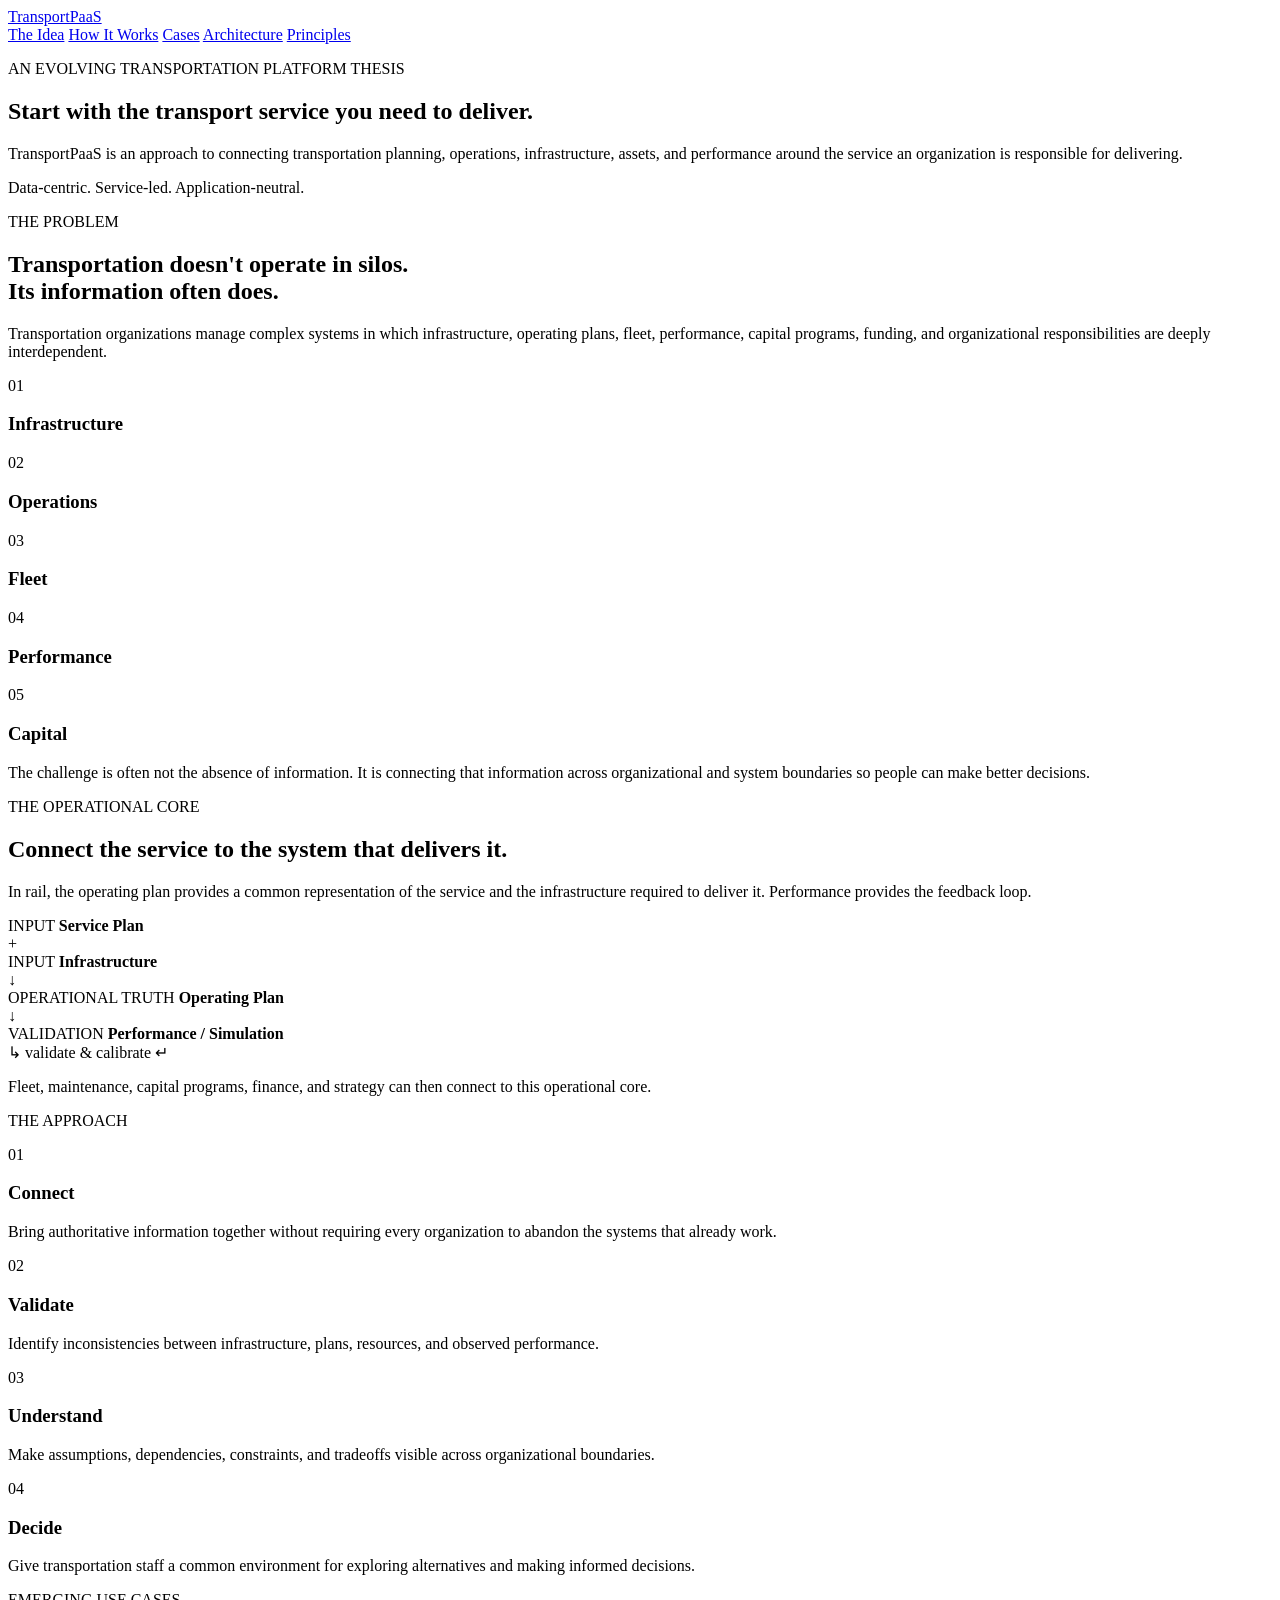
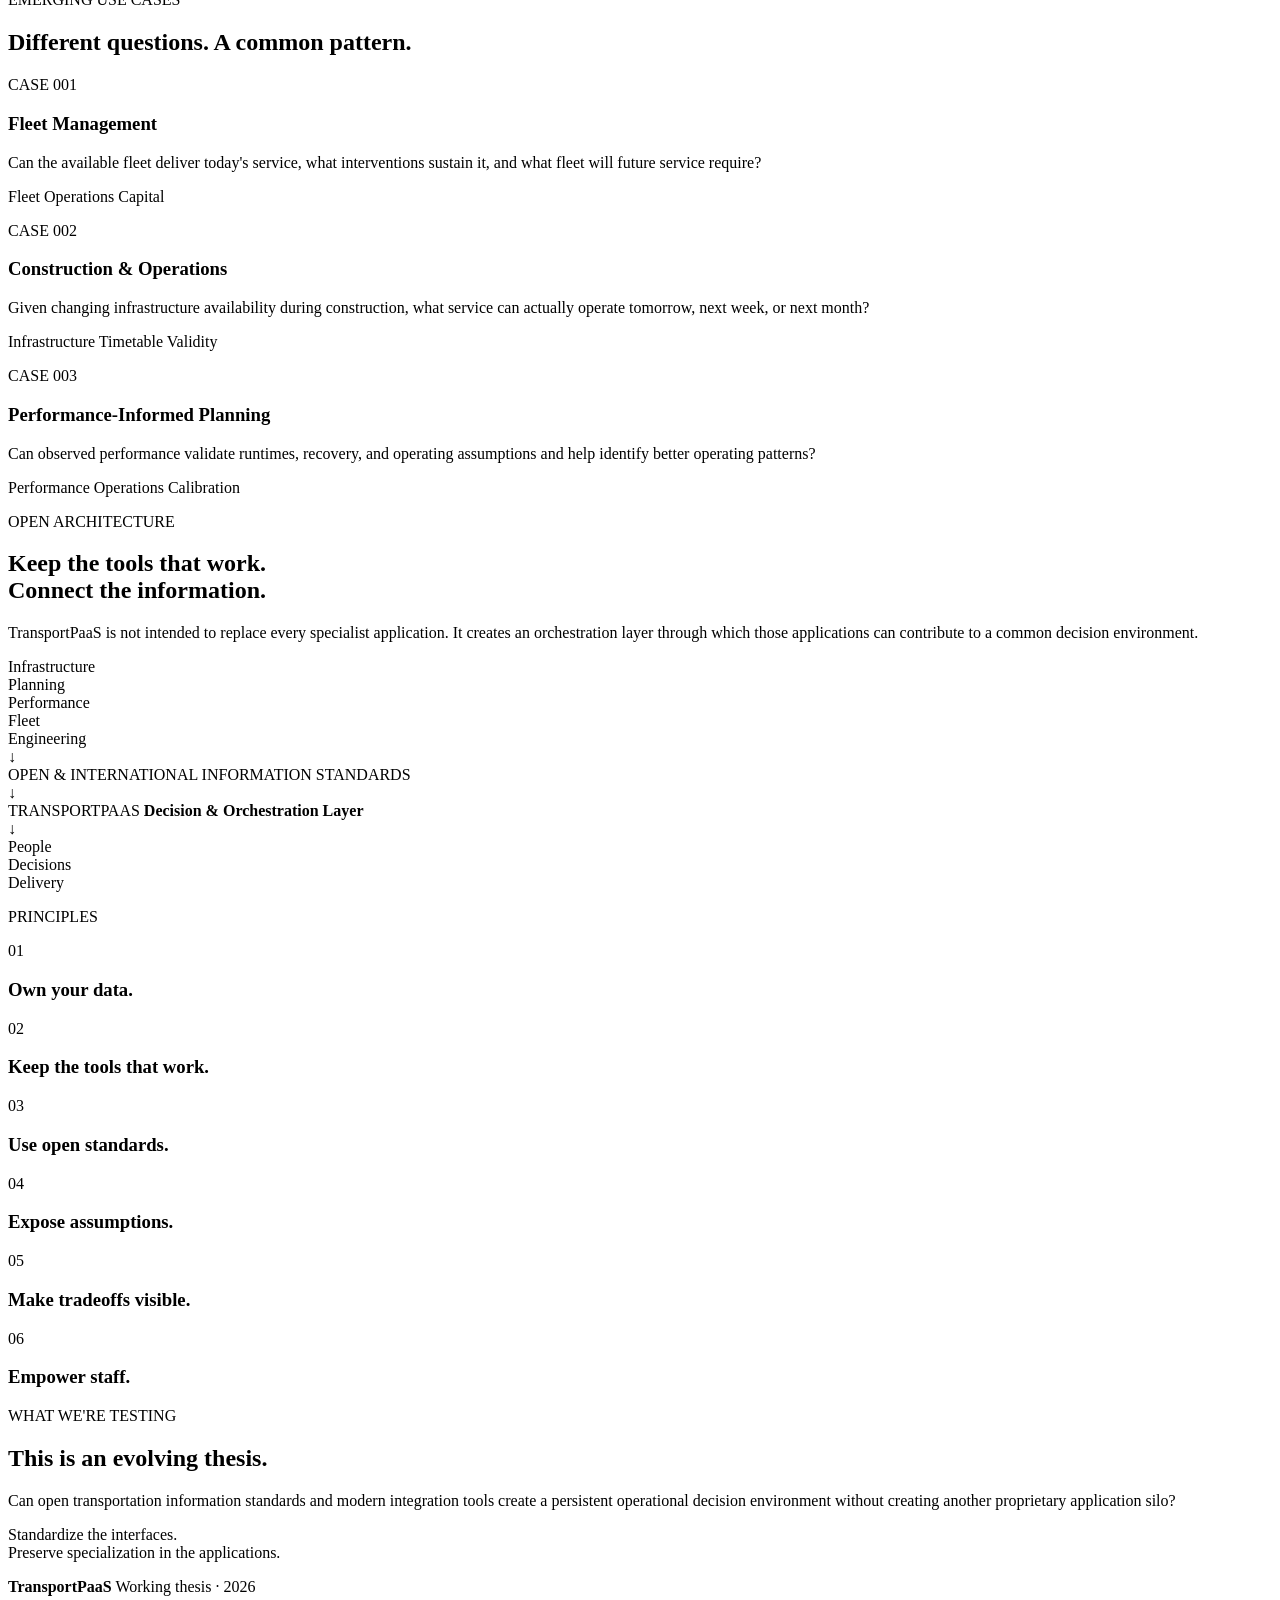
==== index.html @ 16e9f256 "Create TransportPaaS site structure" ====
<!DOCTYPE html>
<html lang="en">
<head>
  <meta charset="UTF-8">
  <meta name="viewport" content="width=device-width, initial-scale=1.0">

  <title>TransportPaaS</title>

  <meta
    name="description"
    content="An evolving approach to data-centric transportation planning, operations, and decision-making."
  >

  <link rel="stylesheet" href="style.css">
</head>

<body>

  <header class="site-header">
    <div class="container nav">
      <a class="brand" href="#">TransportPaaS</a>

      <nav>
        <a href="#idea">The Idea</a>
        <a href="#core">How It Works</a>
        <a href="#cases">Cases</a>
        <a href="#architecture">Architecture</a>
        <a href="#principles">Principles</a>
      </nav>
    </div>
  </header>


  <main>

    <!-- HERO -->

    <section class="hero" id="idea">
      <div class="container hero-content">

        <p class="eyebrow">AN EVOLVING TRANSPORTATION PLATFORM THESIS</p>

        <h1>
          Start with the transport service
          <span>you need to deliver.</span>
        </h1>

        <p class="hero-text">
          TransportPaaS is an approach to connecting transportation
          planning, operations, infrastructure, assets, and performance
          around the service an organization is responsible for delivering.
        </p>

        <p class="hero-principle">
          Data-centric. Service-led. Application-neutral.
        </p>

      </div>
    </section>


    <!-- PROBLEM -->

    <section class="section problem">
      <div class="container">

        <p class="eyebrow">THE PROBLEM</p>

        <h2>
          Transportation doesn't operate in silos.<br>
          Its information often does.
        </h2>

        <p class="section-intro">
          Transportation organizations manage complex systems in which
          infrastructure, operating plans, fleet, performance, capital
          programs, funding, and organizational responsibilities are deeply
          interdependent.
        </p>

        <div class="domain-grid">

          <div class="domain-card">
            <span>01</span>
            <h3>Infrastructure</h3>
          </div>

          <div class="domain-card">
            <span>02</span>
            <h3>Operations</h3>
          </div>

          <div class="domain-card">
            <span>03</span>
            <h3>Fleet</h3>
          </div>

          <div class="domain-card">
            <span>04</span>
            <h3>Performance</h3>
          </div>

          <div class="domain-card">
            <span>05</span>
            <h3>Capital</h3>
          </div>

        </div>

        <p class="problem-close">
          The challenge is often not the absence of information.
          It is connecting that information across organizational
          and system boundaries so people can make better decisions.
        </p>

      </div>
    </section>


    <!-- OPERATIONAL CORE -->

    <section class="section core" id="core">
      <div class="container">

        <p class="eyebrow">THE OPERATIONAL CORE</p>

        <h2>
          Connect the service to the system that delivers it.
        </h2>

        <p class="section-intro">
          In rail, the operating plan provides a common representation
          of the service and the infrastructure required to deliver it.
          Performance provides the feedback loop.
        </p>

        <div class="core-model">

          <div class="core-input">
            <div class="model-box">
              <span>INPUT</span>
              <strong>Service Plan</strong>
            </div>

            <div class="plus">+</div>

            <div class="model-box">
              <span>INPUT</span>
              <strong>Infrastructure</strong>
            </div>
          </div>

          <div class="arrow-down">↓</div>

          <div class="model-box model-primary">
            <span>OPERATIONAL TRUTH</span>
            <strong>Operating Plan</strong>
          </div>

          <div class="arrow-down">↓</div>

          <div class="model-box">
            <span>VALIDATION</span>
            <strong>Performance / Simulation</strong>
          </div>

          <div class="feedback">
            ↳ validate &amp; calibrate ↵
          </div>

        </div>

        <p class="core-expansion">
          Fleet, maintenance, capital programs, finance, and strategy
          can then connect to this operational core.
        </p>

      </div>
    </section>


    <!-- HOW IT WORKS -->

    <section class="section workflow">
      <div class="container">

        <p class="eyebrow">THE APPROACH</p>

        <div class="workflow-grid">

          <div>
            <span>01</span>
            <h3>Connect</h3>
            <p>
              Bring authoritative information together without requiring
              every organization to abandon the systems that already work.
            </p>
          </div>

          <div>
            <span>02</span>
            <h3>Validate</h3>
            <p>
              Identify inconsistencies between infrastructure, plans,
              resources, and observed performance.
            </p>
          </div>

          <div>
            <span>03</span>
            <h3>Understand</h3>
            <p>
              Make assumptions, dependencies, constraints, and tradeoffs
              visible across organizational boundaries.
            </p>
          </div>

          <div>
            <span>04</span>
            <h3>Decide</h3>
            <p>
              Give transportation staff a common environment for exploring
              alternatives and making informed decisions.
            </p>
          </div>

        </div>

      </div>
    </section>


    <!-- CASES -->

    <section class="section cases" id="cases">
      <div class="container">

        <p class="eyebrow">EMERGING USE CASES</p>

        <h2>
          Different questions. A common pattern.
        </h2>

        <div class="case-grid">

          <article class="case-card">
            <p class="case-number">CASE 001</p>
            <h3>Fleet Management</h3>
            <p>
              Can the available fleet deliver today's service, what
              interventions sustain it, and what fleet will future
              service require?
            </p>
            <div class="case-tags">
              <span>Fleet</span>
              <span>Operations</span>
              <span>Capital</span>
            </div>
          </article>

          <article class="case-card">
            <p class="case-number">CASE 002</p>
            <h3>Construction &amp; Operations</h3>
            <p>
              Given changing infrastructure availability during
              construction, what service can actually operate tomorrow,
              next week, or next month?
            </p>
            <div class="case-tags">
              <span>Infrastructure</span>
              <span>Timetable</span>
              <span>Validity</span>
            </div>
          </article>

          <article class="case-card">
            <p class="case-number">CASE 003</p>
            <h3>Performance-Informed Planning</h3>
            <p>
              Can observed performance validate runtimes, recovery,
              and operating assumptions and help identify better
              operating patterns?
            </p>
            <div class="case-tags">
              <span>Performance</span>
              <span>Operations</span>
              <span>Calibration</span>
            </div>
          </article>

        </div>

      </div>
    </section>


    <!-- ARCHITECTURE -->

    <section class="section architecture" id="architecture">
      <div class="container">

        <p class="eyebrow">OPEN ARCHITECTURE</p>

        <h2>
          Keep the tools that work.<br>
          Connect the information.
        </h2>

        <p class="section-intro">
          TransportPaaS is not intended to replace every specialist
          application. It creates an orchestration layer through which
          those applications can contribute to a common decision environment.
        </p>

        <div class="architecture-model">

          <div class="architecture-row source-row">
            <div>Infrastructure</div>
            <div>Planning</div>
            <div>Performance</div>
            <div>Fleet</div>
            <div>Engineering</div>
          </div>

          <div class="architecture-arrow">↓</div>

          <div class="standards-layer">
            OPEN &amp; INTERNATIONAL INFORMATION STANDARDS
          </div>

          <div class="architecture-arrow">↓</div>

          <div class="platform-layer">
            <span>TRANSPORTPAAS</span>
            <strong>Decision &amp; Orchestration Layer</strong>
          </div>

          <div class="architecture-arrow">↓</div>

          <div class="outcome-row">
            <div>People</div>
            <div>Decisions</div>
            <div>Delivery</div>
          </div>

        </div>

      </div>
    </section>


    <!-- PRINCIPLES -->

    <section class="section principles" id="principles">
      <div class="container">

        <p class="eyebrow">PRINCIPLES</p>

        <div class="principle-list">

          <div>
            <span>01</span>
            <h3>Own your data.</h3>
          </div>

          <div>
            <span>02</span>
            <h3>Keep the tools that work.</h3>
          </div>

          <div>
            <span>03</span>
            <h3>Use open standards.</h3>
          </div>

          <div>
            <span>04</span>
            <h3>Expose assumptions.</h3>
          </div>

          <div>
            <span>05</span>
            <h3>Make tradeoffs visible.</h3>
          </div>

          <div>
            <span>06</span>
            <h3>Empower staff.</h3>
          </div>

        </div>

      </div>
    </section>


    <!-- THESIS -->

    <section class="section thesis">
      <div class="container thesis-content">

        <p class="eyebrow">WHAT WE'RE TESTING</p>

        <h2>This is an evolving thesis.</h2>

        <p>
          Can open transportation information standards and modern
          integration tools create a persistent operational decision
          environment without creating another proprietary application silo?
        </p>

        <p class="thesis-close">
          Standardize the interfaces.<br>
          Preserve specialization in the applications.
        </p>

      </div>
    </section>

  </main>


  <footer>
    <div class="container footer-content">
      <strong>TransportPaaS</strong>
      <span>Working thesis · 2026</span>
    </div>
  </footer>

  <script src="script.js"></script>

</body>
</html>
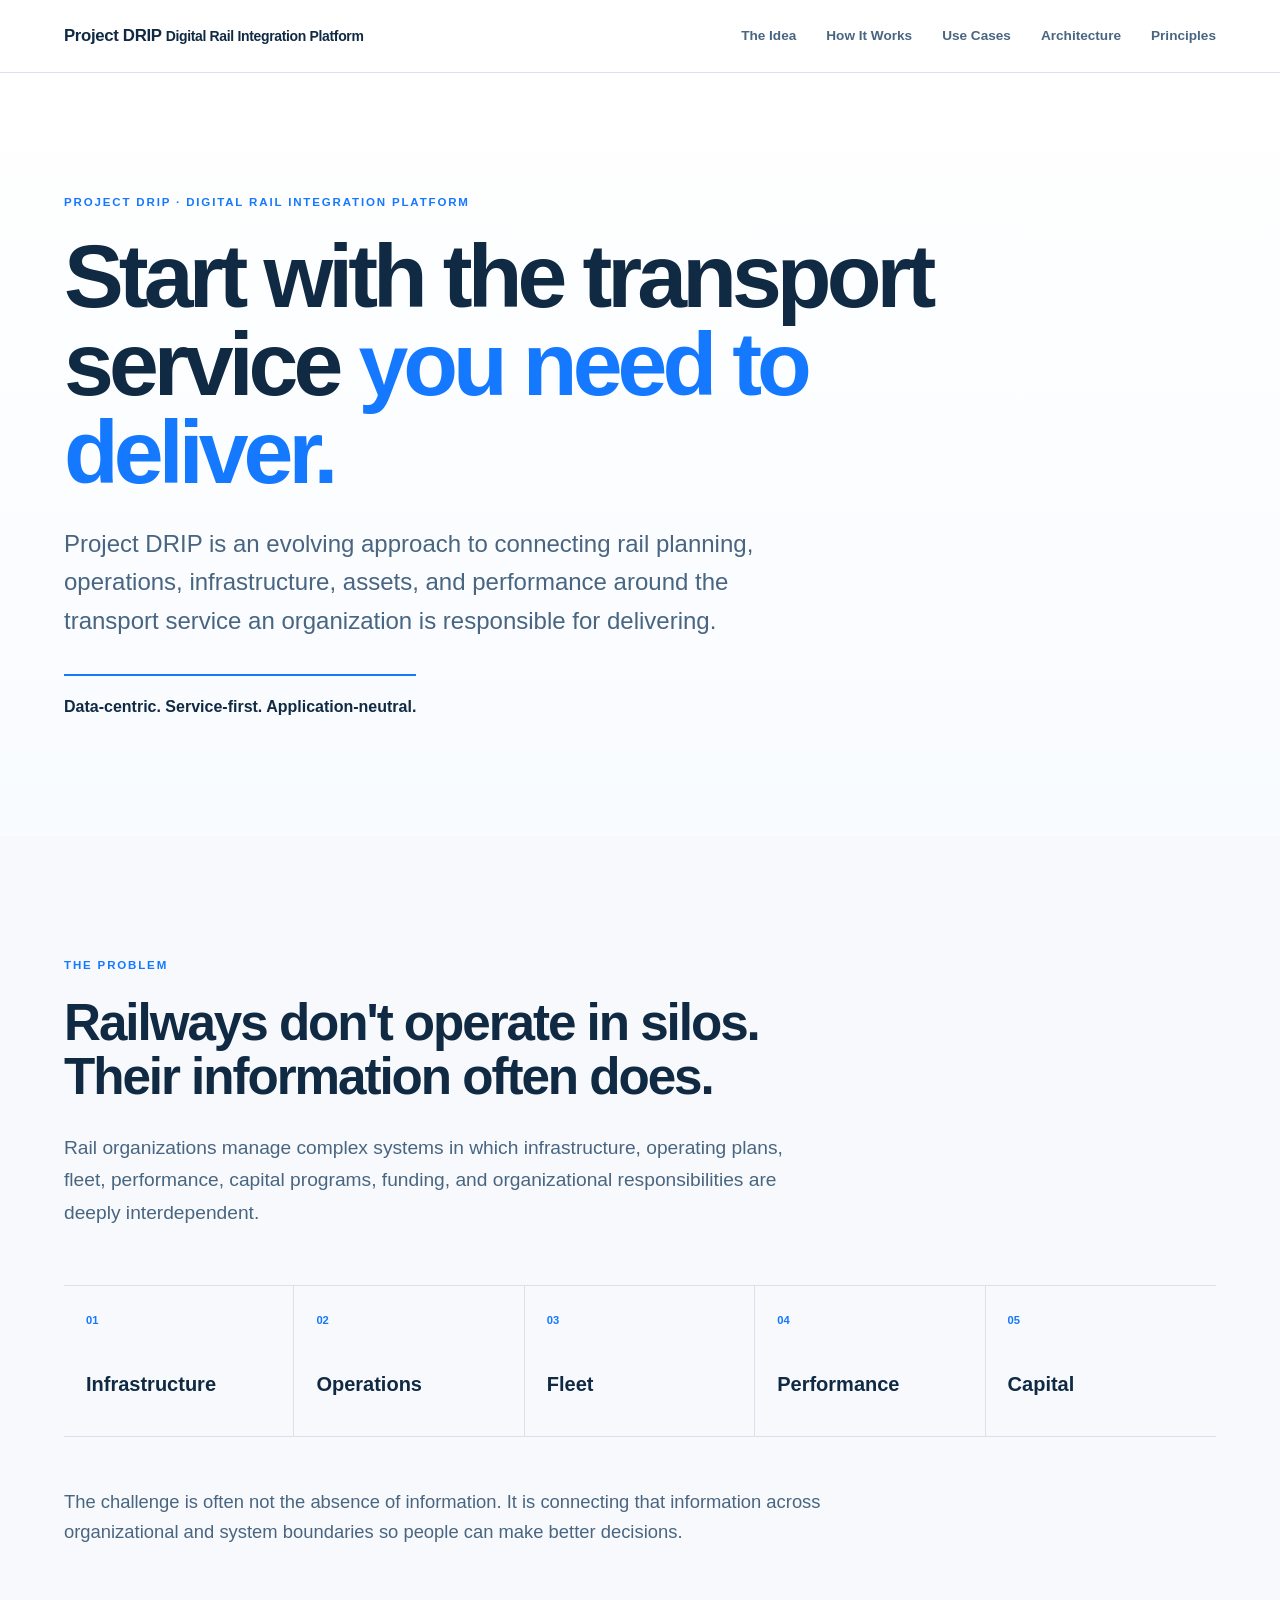
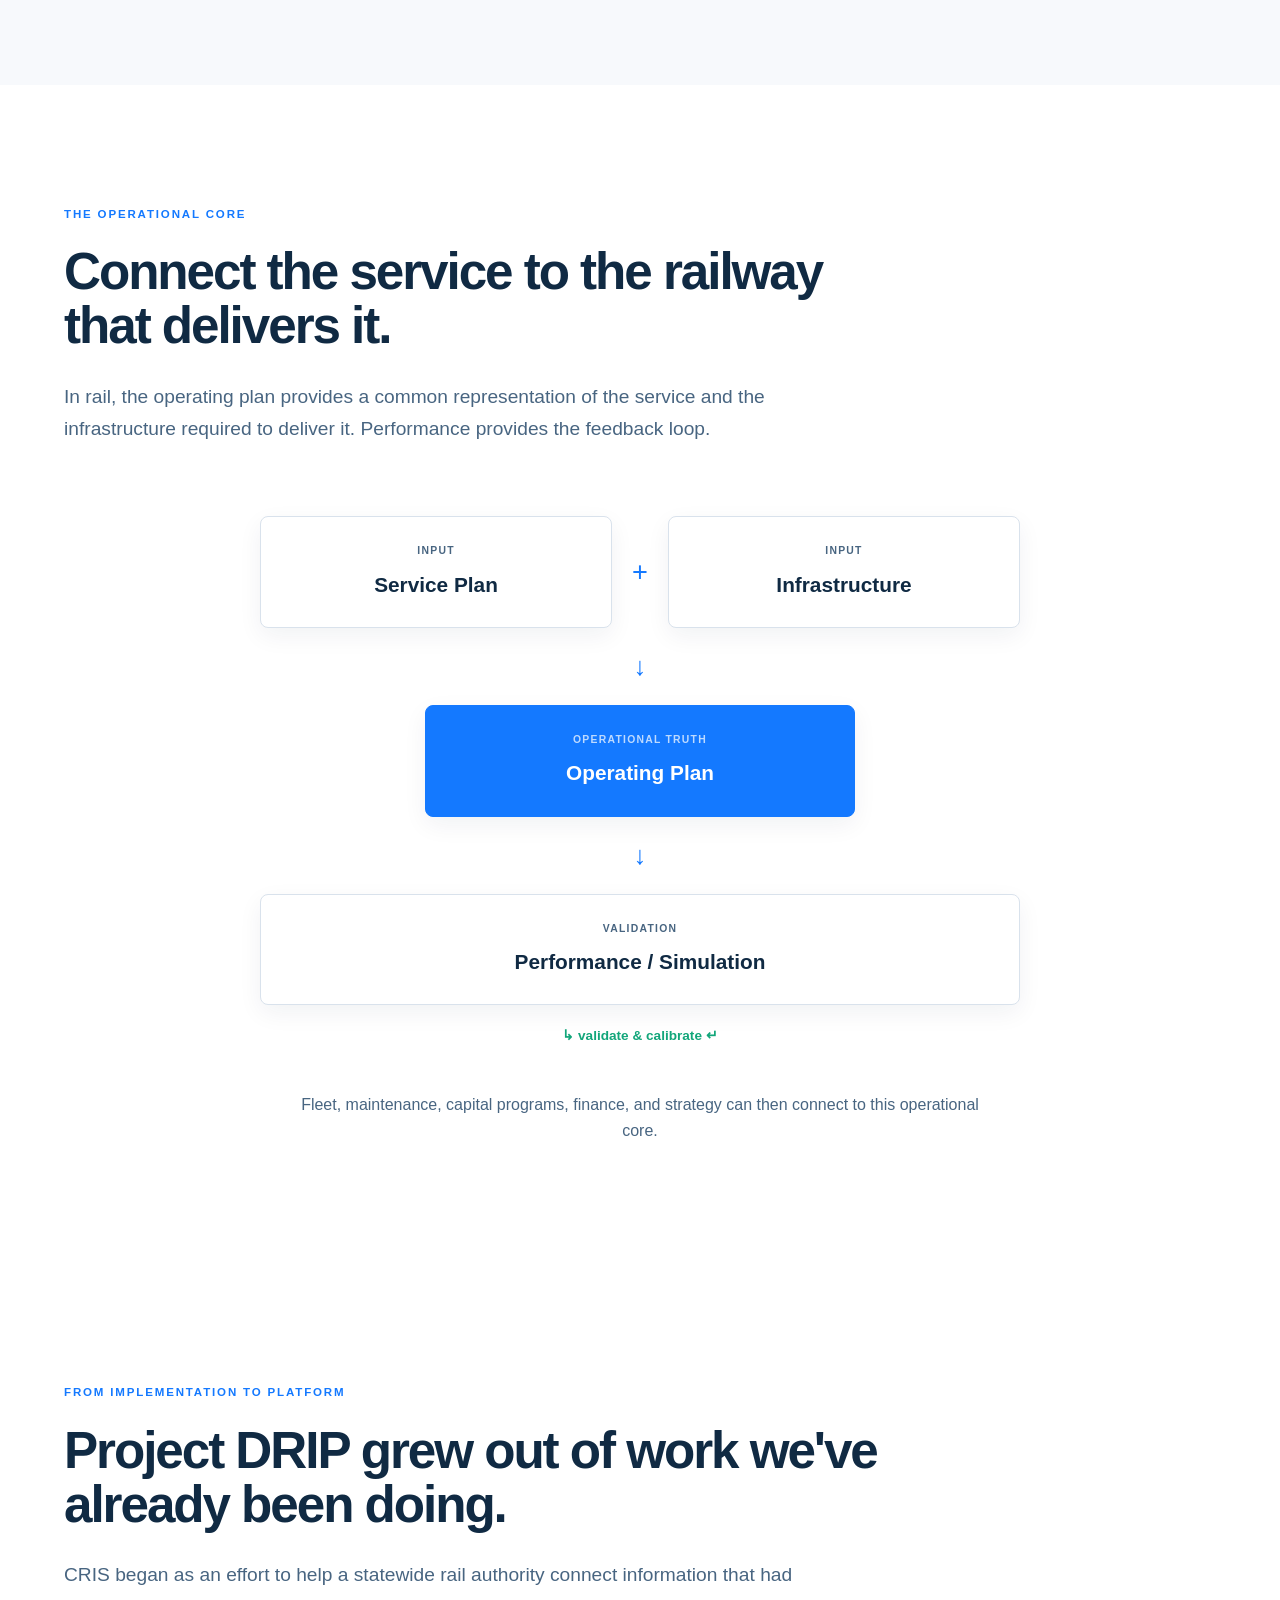
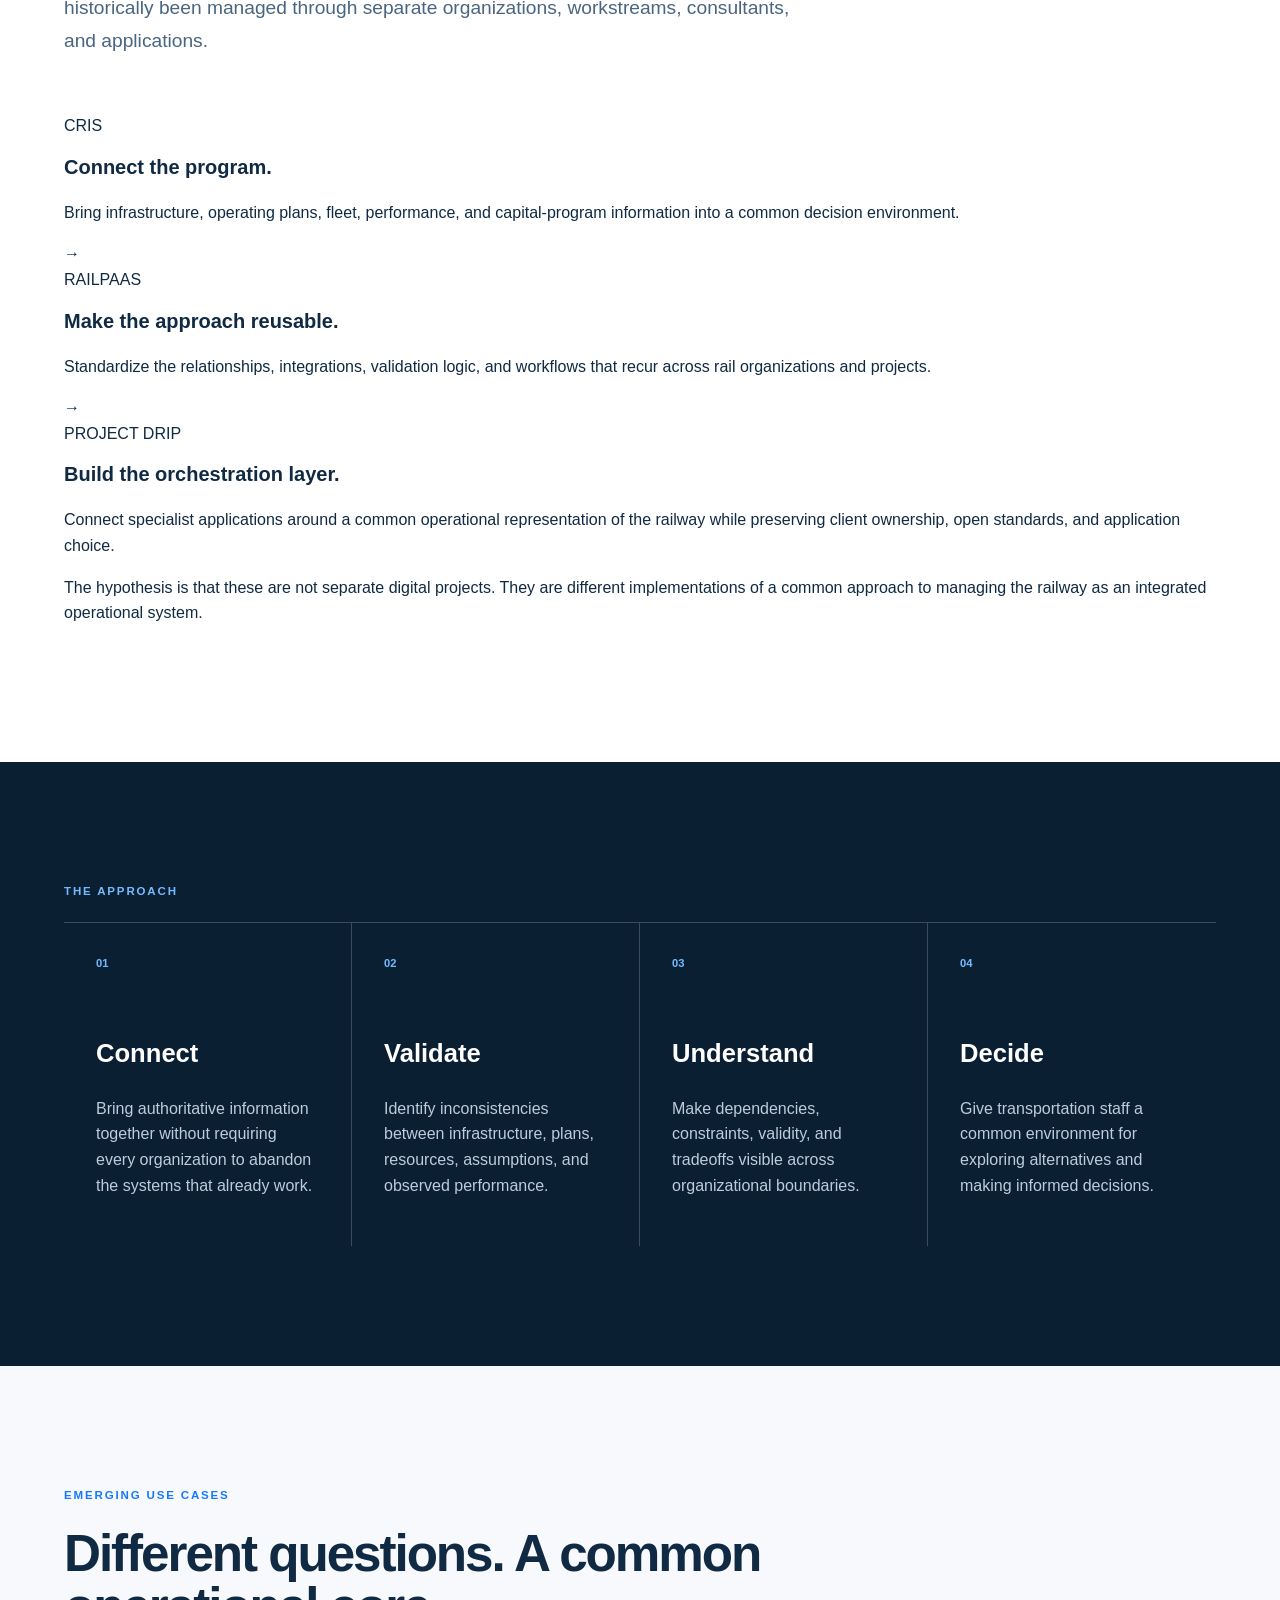
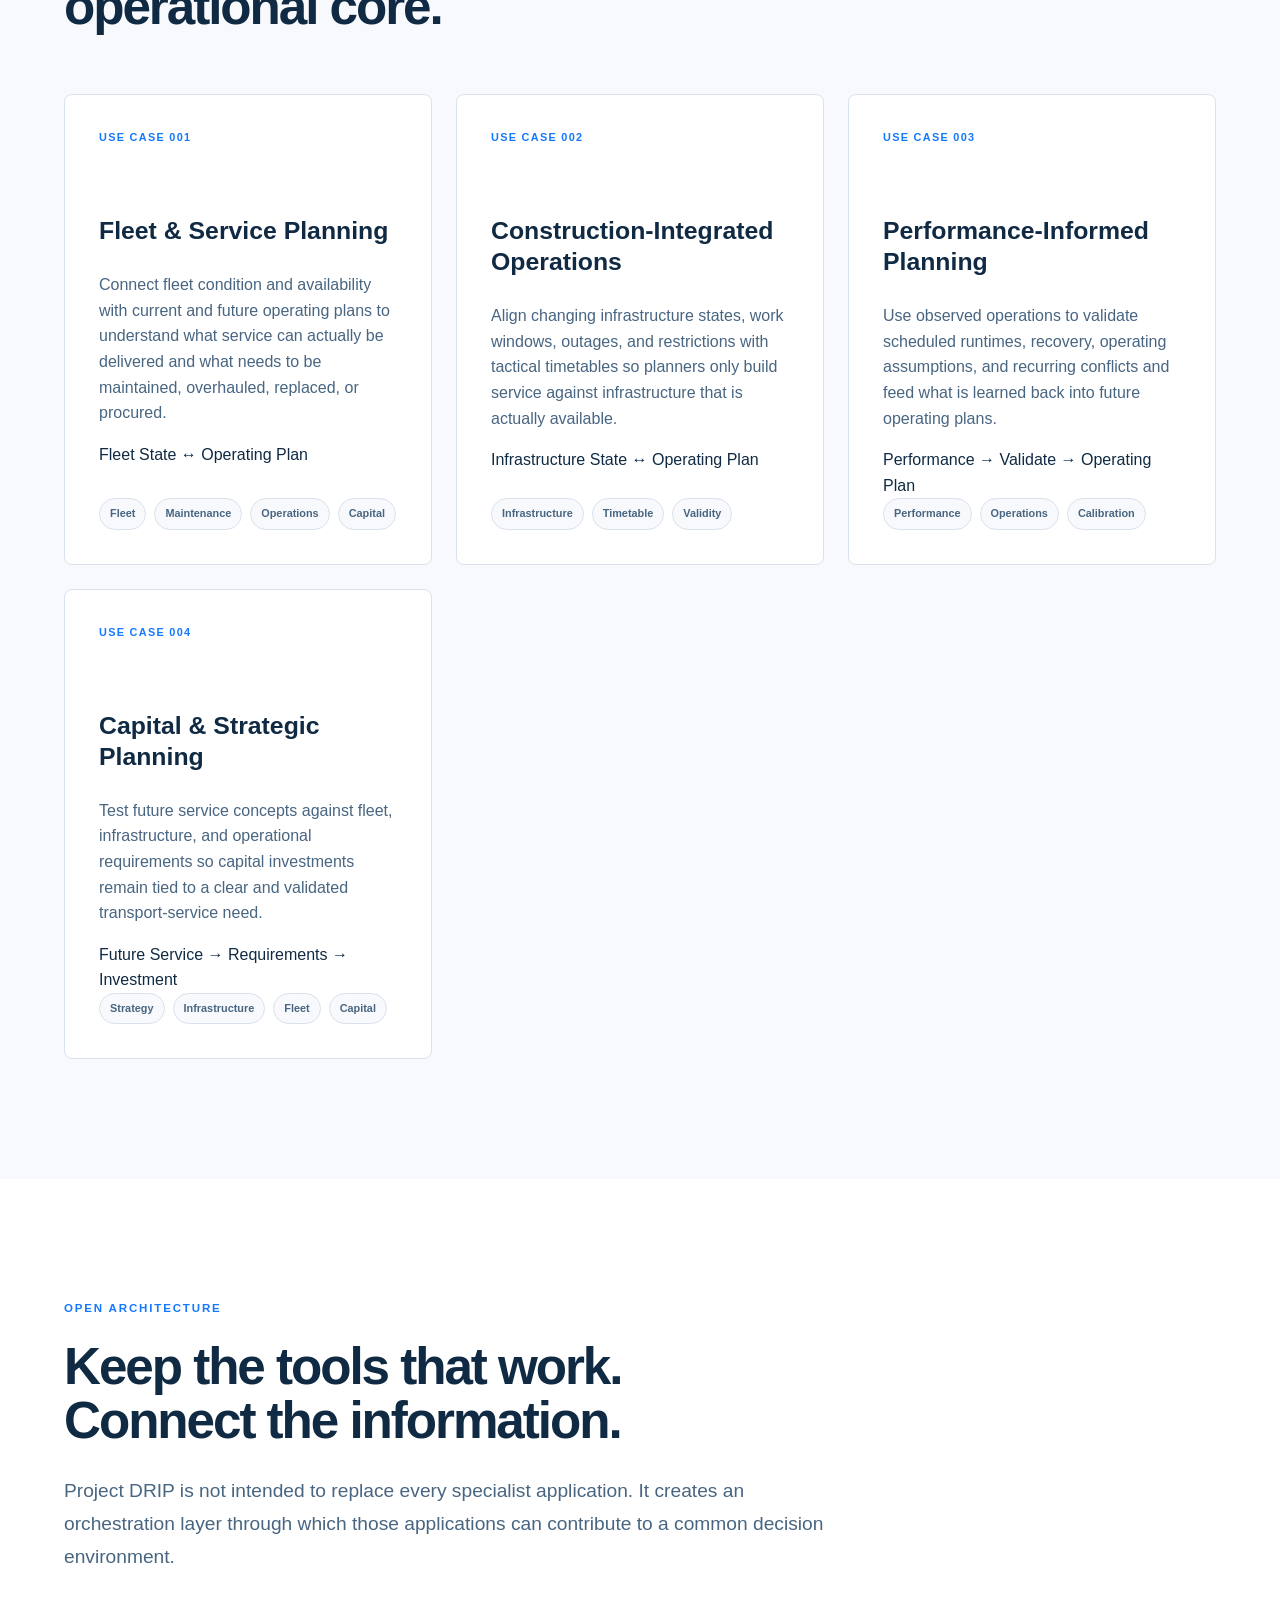
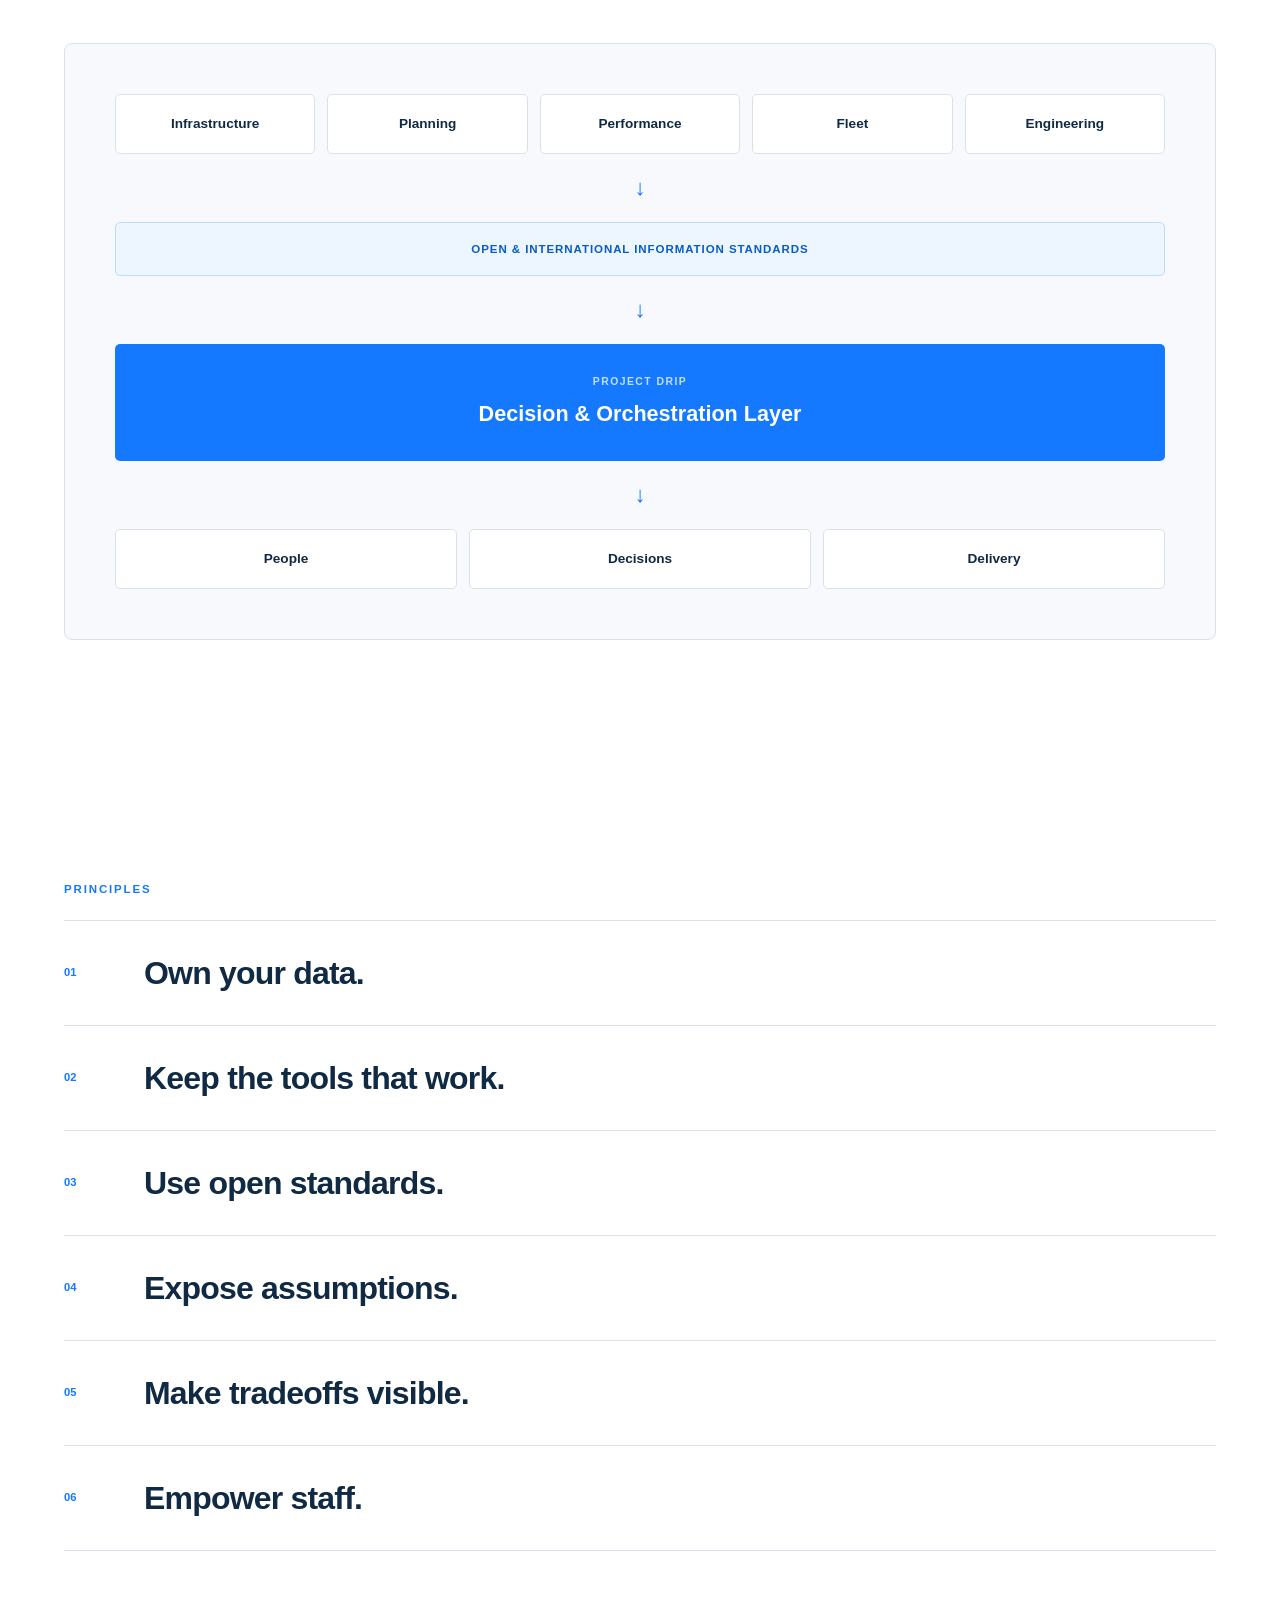
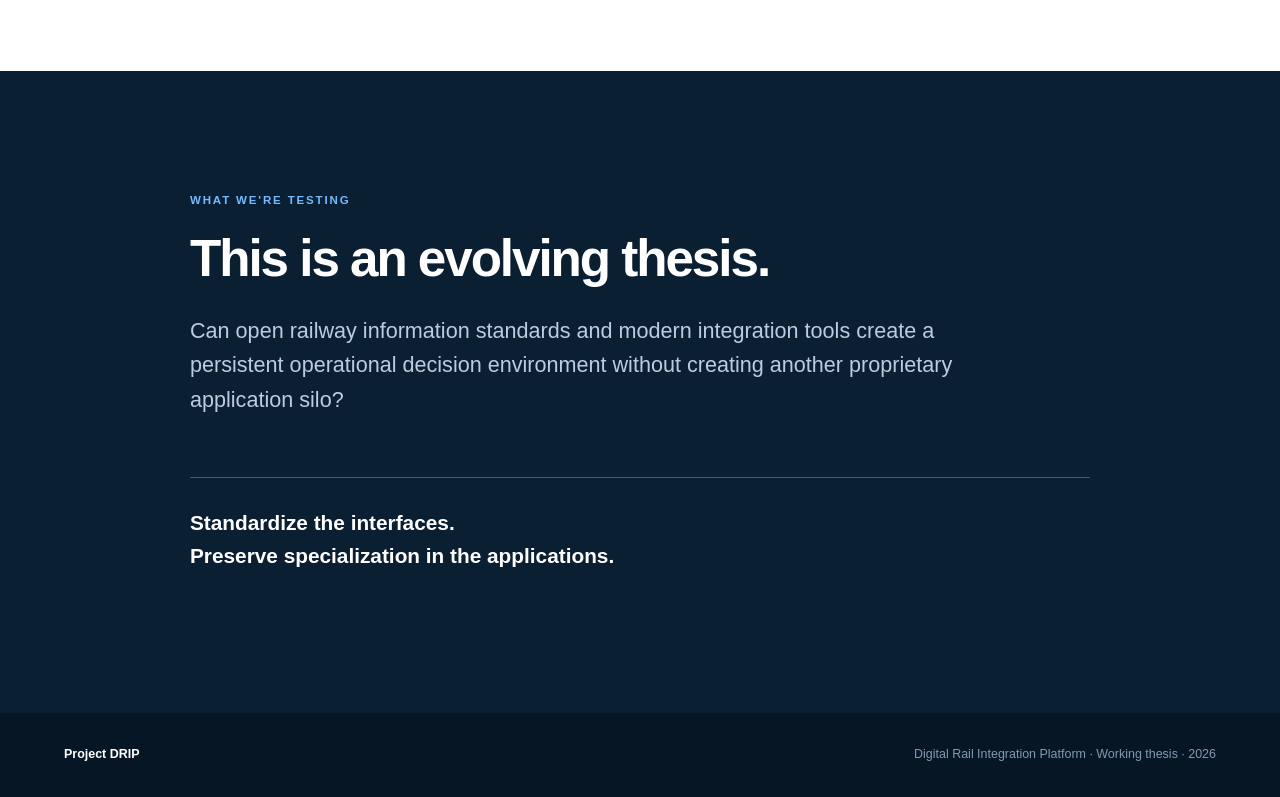
==== commit 02c5e95d: "Project DRIP update" ====
--- a/index.html
+++ b/index.html
@@ -4,11 +4,11 @@
   <meta charset="UTF-8">
   <meta name="viewport" content="width=device-width, initial-scale=1.0">
 
-  <title>TransportPaaS</title>
+  <title>Project DRIP | Digital Rail Integration Platform</title>
 
   <meta
     name="description"
-    content="An evolving approach to data-centric transportation planning, operations, and decision-making."
+    content="Project DRIP is an evolving approach to data-centric rail planning, operations, and decision-making."
   >
 
   <link rel="stylesheet" href="style.css">
@@ -18,12 +18,15 @@
 
   <header class="site-header">
     <div class="container nav">
-      <a class="brand" href="#">TransportPaaS</a>
+      <a class="brand" href="#">
+        Project DRIP
+        <small>Digital Rail Integration Platform</small>
+      </a>
 
       <nav>
         <a href="#idea">The Idea</a>
         <a href="#core">How It Works</a>
-        <a href="#cases">Cases</a>
+        <a href="#cases">Use Cases</a>
         <a href="#architecture">Architecture</a>
         <a href="#principles">Principles</a>
       </nav>
@@ -38,7 +41,9 @@
     <section class="hero" id="idea">
       <div class="container hero-content">
 
-        <p class="eyebrow">AN EVOLVING TRANSPORTATION PLATFORM THESIS</p>
+        <p class="eyebrow">
+          PROJECT DRIP · DIGITAL RAIL INTEGRATION PLATFORM
+        </p>
 
         <h1>
           Start with the transport service
@@ -46,13 +51,13 @@
         </h1>
 
         <p class="hero-text">
-          TransportPaaS is an approach to connecting transportation
-          planning, operations, infrastructure, assets, and performance
-          around the service an organization is responsible for delivering.
+          Project DRIP is an evolving approach to connecting rail planning,
+          operations, infrastructure, assets, and performance around the
+          transport service an organization is responsible for delivering.
         </p>
 
         <p class="hero-principle">
-          Data-centric. Service-led. Application-neutral.
+          Data-centric. Service-first. Application-neutral.
         </p>
 
       </div>
@@ -67,15 +72,14 @@
         <p class="eyebrow">THE PROBLEM</p>
 
         <h2>
-          Transportation doesn't operate in silos.<br>
-          Its information often does.
+          Railways don't operate in silos.<br>
+          Their information often does.
         </h2>
 
         <p class="section-intro">
-          Transportation organizations manage complex systems in which
-          infrastructure, operating plans, fleet, performance, capital
-          programs, funding, and organizational responsibilities are deeply
-          interdependent.
+          Rail organizations manage complex systems in which infrastructure,
+          operating plans, fleet, performance, capital programs, funding,
+          and organizational responsibilities are deeply interdependent.
         </p>
 
         <div class="domain-grid">
@@ -125,7 +129,7 @@
         <p class="eyebrow">THE OPERATIONAL CORE</p>
 
         <h2>
-          Connect the service to the system that delivers it.
+          Connect the service to the railway that delivers it.
         </h2>
 
         <p class="section-intro">
@@ -137,6 +141,7 @@
         <div class="core-model">
 
           <div class="core-input">
+
             <div class="model-box">
               <span>INPUT</span>
               <strong>Service Plan</strong>
@@ -148,6 +153,7 @@
               <span>INPUT</span>
               <strong>Infrastructure</strong>
             </div>
+
           </div>
 
           <div class="arrow-down">↓</div>
@@ -179,6 +185,70 @@
     </section>
 
 
+    <!-- FROM CRIS TO DRIP -->
+
+    <section class="section evolution">
+      <div class="container">
+
+        <p class="eyebrow">FROM IMPLEMENTATION TO PLATFORM</p>
+
+        <h2>
+          Project DRIP grew out of work we've already been doing.
+        </h2>
+
+        <p class="section-intro">
+          CRIS began as an effort to help a statewide rail authority connect
+          information that had historically been managed through separate
+          organizations, workstreams, consultants, and applications.
+        </p>
+
+        <div class="evolution-model">
+
+          <div class="evolution-stage">
+            <p class="stage-label">CRIS</p>
+            <h3>Connect the program.</h3>
+            <p>
+              Bring infrastructure, operating plans, fleet, performance,
+              and capital-program information into a common decision
+              environment.
+            </p>
+          </div>
+
+          <div class="evolution-arrow">→</div>
+
+          <div class="evolution-stage">
+            <p class="stage-label">RAILPAAS</p>
+            <h3>Make the approach reusable.</h3>
+            <p>
+              Standardize the relationships, integrations, validation logic,
+              and workflows that recur across rail organizations and projects.
+            </p>
+          </div>
+
+          <div class="evolution-arrow">→</div>
+
+          <div class="evolution-stage evolution-stage-primary">
+            <p class="stage-label">PROJECT DRIP</p>
+            <h3>Build the orchestration layer.</h3>
+            <p>
+              Connect specialist applications around a common operational
+              representation of the railway while preserving client ownership,
+              open standards, and application choice.
+            </p>
+          </div>
+
+        </div>
+
+        <p class="evolution-close">
+          The hypothesis is that these are not separate digital projects.
+          They are different implementations of a common approach to managing
+          the railway as an integrated operational system.
+        </p>
+
+      </div>
+    </section>
+
+
     <!-- HOW IT WORKS -->
 
     <section class="section workflow">
@@ -202,7 +272,7 @@
             <h3>Validate</h3>
             <p>
               Identify inconsistencies between infrastructure, plans,
-              resources, and observed performance.
+              resources, assumptions, and observed performance.
             </p>
           </div>
 
@@ -210,8 +280,8 @@
             <span>03</span>
             <h3>Understand</h3>
             <p>
-              Make assumptions, dependencies, constraints, and tradeoffs
-              visible across organizational boundaries.
+              Make dependencies, constraints, validity, and tradeoffs visible
+              across organizational boundaries.
             </p>
           </div>
 
@@ -230,7 +300,7 @@
     </section>
 
 
-    <!-- CASES -->
+    <!-- USE CASES -->
 
     <section class="section cases" id="cases">
       <div class="container">
@@ -238,49 +308,74 @@
         <p class="eyebrow">EMERGING USE CASES</p>
 
         <h2>
-          Different questions. A common pattern.
+          Different questions. A common operational core.
         </h2>
 
         <div class="case-grid">
 
           <article class="case-card">
-            <p class="case-number">CASE 001</p>
-            <h3>Fleet Management</h3>
-            <p>
-              Can the available fleet deliver today's service, what
-              interventions sustain it, and what fleet will future
-              service require?
-            </p>
+            <p class="case-number">USE CASE 001</p>
+
+            <h3>Fleet &amp; Service Planning</h3>
+
+            <p>
+              Connect fleet condition and availability with current and future
+              operating plans to understand what service can actually be
+              delivered and what needs to be maintained, overhauled, replaced,
+              or procured.
+            </p>
+
+            <div class="case-relationship">
+              Fleet State ↔ Operating Plan
+            </div>
+
             <div class="case-tags">
               <span>Fleet</span>
+              <span>Maintenance</span>
               <span>Operations</span>
               <span>Capital</span>
             </div>
           </article>
 
-          <article class="case-card">
-            <p class="case-number">CASE 002</p>
-            <h3>Construction &amp; Operations</h3>
-            <p>
-              Given changing infrastructure availability during
-              construction, what service can actually operate tomorrow,
-              next week, or next month?
-            </p>
+
+          <a class="case-card" href="construction-operations.html">
+            <p class="case-number">USE CASE 002</p>
+
+            <h3>Construction-Integrated Operations</h3>
+
+            <p>
+              Align changing infrastructure states, work windows, outages,
+              and restrictions with tactical timetables so planners only build
+              service against infrastructure that is actually available.
+            </p>
+
+            <div class="case-relationship">
+              Infrastructure State ↔ Operating Plan
+            </div>
+
             <div class="case-tags">
               <span>Infrastructure</span>
               <span>Timetable</span>
               <span>Validity</span>
             </div>
-          </article>
+          </a>
+
 
           <article class="case-card">
-            <p class="case-number">CASE 003</p>
+            <p class="case-number">USE CASE 003</p>
+
             <h3>Performance-Informed Planning</h3>
-            <p>
-              Can observed performance validate runtimes, recovery,
-              and operating assumptions and help identify better
-              operating patterns?
-            </p>
+
+            <p>
+              Use observed operations to validate scheduled runtimes,
+              recovery, operating assumptions, and recurring conflicts and
+              feed what is learned back into future operating plans.
+            </p>
+
+            <div class="case-relationship">
+              Performance → Validate → Operating Plan
+            </div>
+
             <div class="case-tags">
               <span>Performance</span>
               <span>Operations</span>
@@ -288,6 +383,30 @@
             </div>
           </article>
 
+
+          <article class="case-card">
+            <p class="case-number">USE CASE 004</p>
+
+            <h3>Capital &amp; Strategic Planning</h3>
+
+            <p>
+              Test future service concepts against fleet, infrastructure,
+              and operational requirements so capital investments remain tied
+              to a clear and validated transport-service need.
+            </p>
+
+            <div class="case-relationship">
+              Future Service → Requirements → Investment
+            </div>
+
+            <div class="case-tags">
+              <span>Strategy</span>
+              <span>Infrastructure</span>
+              <span>Fleet</span>
+              <span>Capital</span>
+            </div>
+          </article>
+
         </div>
 
       </div>
@@ -307,7 +426,7 @@
         </h2>
 
         <p class="section-intro">
-          TransportPaaS is not intended to replace every specialist
+          Project DRIP is not intended to replace every specialist
           application. It creates an orchestration layer through which
           those applications can contribute to a common decision environment.
         </p>
@@ -331,7 +450,7 @@
           <div class="architecture-arrow">↓</div>
 
           <div class="platform-layer">
-            <span>TRANSPORTPAAS</span>
+            <span>PROJECT DRIP</span>
             <strong>Decision &amp; Orchestration Layer</strong>
           </div>
 
@@ -404,9 +523,9 @@
         <h2>This is an evolving thesis.</h2>
 
         <p>
-          Can open transportation information standards and modern
-          integration tools create a persistent operational decision
-          environment without creating another proprietary application silo?
+          Can open railway information standards and modern integration tools
+          create a persistent operational decision environment without
+          creating another proprietary application silo?
         </p>
 
         <p class="thesis-close">
@@ -422,12 +541,10 @@
 
   <footer>
     <div class="container footer-content">
-      <strong>TransportPaaS</strong>
-      <span>Working thesis · 2026</span>
+      <strong>Project DRIP</strong>
+      <span>Digital Rail Integration Platform · Working thesis · 2026</span>
     </div>
   </footer>
 
-  <script src="script.js"></script>
-
 </body>
 </html>
--- a/style.css
+++ b/style.css
@@ -0,0 +1,677 @@
+/* =========================================================
+   TransportPaaS v0.1
+   ========================================================= */
+
+:root {
+  --ink: #102a43;
+  --ink-light: #486581;
+  --blue: #1479ff;
+  --blue-dark: #075cc5;
+  --blue-pale: #edf6ff;
+  --green: #12a67a;
+  --amber: #d98b18;
+  --paper: #ffffff;
+  --off-white: #f7f9fc;
+  --line: #d9e2ec;
+  --dark: #0b1f33;
+
+  --max-width: 1180px;
+  --radius: 8px;
+}
+
+
+/* ---------- RESET ---------- */
+
+* {
+  box-sizing: border-box;
+}
+
+html {
+  scroll-behavior: smooth;
+}
+
+body {
+  margin: 0;
+  font-family:
+    Inter,
+    -apple-system,
+    BlinkMacSystemFont,
+    "Segoe UI",
+    Roboto,
+    Helvetica,
+    Arial,
+    sans-serif;
+
+  color: var(--ink);
+  background: var(--paper);
+  line-height: 1.6;
+}
+
+a {
+  color: inherit;
+  text-decoration: none;
+}
+
+.container {
+  width: min(90%, var(--max-width));
+  margin: 0 auto;
+}
+
+
+/* ---------- TYPOGRAPHY ---------- */
+
+h1,
+h2,
+h3,
+p {
+  margin-top: 0;
+}
+
+h1 {
+  max-width: 900px;
+  margin-bottom: 28px;
+
+  font-size: clamp(3rem, 7vw, 6.6rem);
+  line-height: 0.98;
+  letter-spacing: -0.055em;
+  font-weight: 650;
+}
+
+h1 span {
+  color: var(--blue);
+}
+
+h2 {
+  max-width: 850px;
+  margin-bottom: 28px;
+
+  font-size: clamp(2.2rem, 4vw, 4.2rem);
+  line-height: 1.05;
+  letter-spacing: -0.04em;
+  font-weight: 600;
+}
+
+h3 {
+  font-size: 1.25rem;
+  line-height: 1.25;
+}
+
+.eyebrow {
+  margin-bottom: 22px;
+
+  color: var(--blue);
+  font-size: 0.72rem;
+  font-weight: 750;
+  letter-spacing: 0.16em;
+}
+
+.section-intro {
+  max-width: 760px;
+  margin-bottom: 56px;
+
+  color: var(--ink-light);
+  font-size: 1.2rem;
+  line-height: 1.7;
+}
+
+
+/* ---------- HEADER ---------- */
+
+.site-header {
+  position: sticky;
+  top: 0;
+  z-index: 100;
+
+  background: rgba(255, 255, 255, 0.94);
+  border-bottom: 1px solid var(--line);
+  backdrop-filter: blur(12px);
+}
+
+.nav {
+  min-height: 72px;
+
+  display: flex;
+  align-items: center;
+  justify-content: space-between;
+}
+
+.brand {
+  font-size: 1.05rem;
+  font-weight: 750;
+  letter-spacing: -0.02em;
+}
+
+nav {
+  display: flex;
+  gap: 30px;
+}
+
+nav a {
+  color: var(--ink-light);
+  font-size: 0.85rem;
+  font-weight: 600;
+}
+
+nav a:hover {
+  color: var(--blue);
+}
+
+
+/* ---------- HERO ---------- */
+
+.hero {
+  min-height: 82vh;
+  display: flex;
+  align-items: center;
+
+  padding: 120px 0 100px;
+
+  background:
+    linear-gradient(
+      180deg,
+      #ffffff 0%,
+      #f8fbff 100%
+    );
+}
+
+.hero-content {
+  position: relative;
+}
+
+.hero-text {
+  max-width: 750px;
+  margin-bottom: 34px;
+
+  color: var(--ink-light);
+  font-size: clamp(1.15rem, 2vw, 1.5rem);
+  line-height: 1.6;
+}
+
+.hero-principle {
+  display: inline-block;
+
+  padding-top: 18px;
+  border-top: 2px solid var(--blue);
+
+  font-size: 1rem;
+  font-weight: 650;
+}
+
+
+/* ---------- GENERAL SECTIONS ---------- */
+
+.section {
+  padding: 120px 0;
+}
+
+.problem,
+.cases {
+  background: var(--off-white);
+}
+
+
+/* ---------- PROBLEM / DOMAINS ---------- */
+
+.domain-grid {
+  display: grid;
+  grid-template-columns: repeat(5, 1fr);
+
+  margin: 50px 0;
+  border-top: 1px solid var(--line);
+  border-bottom: 1px solid var(--line);
+}
+
+.domain-card {
+  min-height: 150px;
+  padding: 26px 22px;
+
+  border-right: 1px solid var(--line);
+}
+
+.domain-card:last-child {
+  border-right: none;
+}
+
+.domain-card span {
+  display: block;
+  margin-bottom: 42px;
+
+  color: var(--blue);
+  font-size: 0.7rem;
+  font-weight: 750;
+}
+
+.domain-card h3 {
+  margin-bottom: 0;
+}
+
+.problem-close {
+  max-width: 780px;
+
+  color: var(--ink-light);
+  font-size: 1.15rem;
+}
+
+
+/* ---------- CORE MODEL ---------- */
+
+.core-model {
+  max-width: 760px;
+  margin: 70px auto 45px;
+
+  text-align: center;
+}
+
+.core-input {
+  display: grid;
+  grid-template-columns: 1fr auto 1fr;
+  align-items: center;
+  gap: 20px;
+}
+
+.model-box {
+  padding: 26px 30px;
+
+  background: var(--paper);
+  border: 1px solid var(--line);
+  border-radius: var(--radius);
+
+  box-shadow: 0 8px 24px rgba(16, 42, 67, 0.06);
+}
+
+.model-box span {
+  display: block;
+  margin-bottom: 8px;
+
+  color: var(--ink-light);
+  font-size: 0.65rem;
+  font-weight: 750;
+  letter-spacing: 0.12em;
+}
+
+.model-box strong {
+  font-size: 1.3rem;
+}
+
+.model-primary {
+  max-width: 430px;
+  margin: 0 auto;
+
+  color: white;
+  background: var(--blue);
+  border-color: var(--blue);
+}
+
+.model-primary span {
+  color: rgba(255, 255, 255, 0.72);
+}
+
+.plus {
+  color: var(--blue);
+  font-size: 1.7rem;
+}
+
+.arrow-down {
+  margin: 18px 0;
+
+  color: var(--blue);
+  font-size: 1.6rem;
+}
+
+.feedback {
+  margin-top: 20px;
+
+  color: var(--green);
+  font-size: 0.85rem;
+  font-weight: 700;
+}
+
+.core-expansion {
+  max-width: 680px;
+  margin: 0 auto;
+
+  color: var(--ink-light);
+  text-align: center;
+}
+
+
+/* ---------- WORKFLOW ---------- */
+
+.workflow {
+  color: white;
+  background: var(--dark);
+}
+
+.workflow .eyebrow {
+  color: #75baff;
+}
+
+.workflow-grid {
+  display: grid;
+  grid-template-columns: repeat(4, 1fr);
+}
+
+.workflow-grid > div {
+  min-height: 270px;
+  padding: 32px;
+
+  border-top: 1px solid rgba(255,255,255,0.2);
+  border-right: 1px solid rgba(255,255,255,0.2);
+}
+
+.workflow-grid > div:last-child {
+  border-right: none;
+}
+
+.workflow-grid span {
+  display: block;
+  margin-bottom: 65px;
+
+  color: #75baff;
+  font-size: 0.7rem;
+  font-weight: 750;
+}
+
+.workflow-grid h3 {
+  font-size: 1.6rem;
+}
+
+.workflow-grid p {
+  color: #bcccdc;
+}
+
+
+/* ---------- CASES ---------- */
+
+.case-grid {
+  display: grid;
+  grid-template-columns: repeat(3, 1fr);
+  gap: 24px;
+
+  margin-top: 60px;
+}
+
+.case-card {
+  min-height: 390px;
+  padding: 34px;
+
+  display: flex;
+  flex-direction: column;
+
+  background: white;
+  border: 1px solid var(--line);
+  border-radius: var(--radius);
+
+  transition:
+    transform 0.2s ease,
+    box-shadow 0.2s ease;
+}
+
+.case-card:hover {
+  transform: translateY(-4px);
+
+  box-shadow: 0 14px 36px rgba(16, 42, 67, 0.09);
+}
+
+.case-number {
+  margin-bottom: 70px;
+
+  color: var(--blue);
+  font-size: 0.68rem;
+  font-weight: 750;
+  letter-spacing: 0.12em;
+}
+
+.case-card h3 {
+  font-size: 1.55rem;
+}
+
+.case-card > p:not(.case-number) {
+  color: var(--ink-light);
+}
+
+.case-tags {
+  margin-top: auto;
+
+  display: flex;
+  flex-wrap: wrap;
+  gap: 8px;
+}
+
+.case-tags span {
+  padding: 6px 10px;
+
+  color: var(--ink-light);
+  background: var(--off-white);
+  border: 1px solid var(--line);
+  border-radius: 100px;
+
+  font-size: 0.68rem;
+  font-weight: 650;
+}
+
+
+/* ---------- ARCHITECTURE ---------- */
+
+.architecture-model {
+  margin-top: 70px;
+  padding: 50px;
+
+  background: var(--off-white);
+  border: 1px solid var(--line);
+  border-radius: var(--radius);
+
+  text-align: center;
+}
+
+.architecture-row,
+.outcome-row {
+  display: grid;
+  gap: 12px;
+}
+
+.architecture-row {
+  grid-template-columns: repeat(5, 1fr);
+}
+
+.outcome-row {
+  grid-template-columns: repeat(3, 1fr);
+}
+
+.architecture-row div,
+.outcome-row div {
+  padding: 18px 10px;
+
+  background: white;
+  border: 1px solid var(--line);
+  border-radius: 5px;
+
+  font-size: 0.85rem;
+  font-weight: 650;
+}
+
+.architecture-arrow {
+  margin: 16px 0;
+
+  color: var(--blue);
+  font-size: 1.4rem;
+}
+
+.standards-layer {
+  padding: 17px;
+
+  color: var(--blue-dark);
+  background: var(--blue-pale);
+  border: 1px solid #b9dcff;
+  border-radius: 5px;
+
+  font-size: 0.72rem;
+  font-weight: 750;
+  letter-spacing: 0.08em;
+}
+
+.platform-layer {
+  padding: 30px;
+
+  color: white;
+  background: var(--blue);
+  border-radius: 5px;
+}
+
+.platform-layer span {
+  display: block;
+  margin-bottom: 6px;
+
+  font-size: 0.65rem;
+  font-weight: 750;
+  letter-spacing: 0.14em;
+  opacity: 0.75;
+}
+
+.platform-layer strong {
+  font-size: 1.35rem;
+}
+
+
+/* ---------- PRINCIPLES ---------- */
+
+.principles {
+  background: var(--paper);
+}
+
+.principle-list {
+  border-top: 1px solid var(--line);
+}
+
+.principle-list > div {
+  display: grid;
+  grid-template-columns: 80px 1fr;
+  align-items: center;
+
+  min-height: 105px;
+
+  border-bottom: 1px solid var(--line);
+}
+
+.principle-list span {
+  color: var(--blue);
+  font-size: 0.7rem;
+  font-weight: 750;
+}
+
+.principle-list h3 {
+  margin: 0;
+
+  font-size: clamp(1.4rem, 2.5vw, 2.2rem);
+  letter-spacing: -0.025em;
+}
+
+
+/* ---------- THESIS ---------- */
+
+.thesis {
+  color: white;
+  background: var(--dark);
+}
+
+.thesis-content {
+  max-width: 900px;
+}
+
+.thesis .eyebrow {
+  color: #75baff;
+}
+
+.thesis h2 {
+  color: white;
+}
+
+.thesis-content > p:not(.eyebrow):not(.thesis-close) {
+  max-width: 800px;
+
+  color: #bcccdc;
+  font-size: 1.35rem;
+}
+
+.thesis-close {
+  margin-top: 60px;
+  padding-top: 28px;
+
+  border-top: 1px solid rgba(255,255,255,0.25);
+
+  color: white;
+  font-size: 1.3rem;
+  font-weight: 650;
+}
+
+
+/* ---------- FOOTER ---------- */
+
+footer {
+  padding: 32px 0;
+
+  color: #829ab1;
+  background: #071625;
+}
+
+.footer-content {
+  display: flex;
+  justify-content: space-between;
+
+  font-size: 0.78rem;
+}
+
+.footer-content strong {
+  color: white;
+}
+
+
+/* ---------- RESPONSIVE ---------- */
+
+@media (max-width: 850px) {
+
+  nav {
+    display: none;
+  }
+
+  .hero {
+    min-height: auto;
+  }
+
+  .section {
+    padding: 85px 0;
+  }
+
+  .domain-grid,
+  .case-grid,
+  .workflow-grid {
+    grid-template-columns: 1fr;
+  }
+
+  .domain-card,
+  .workflow-grid > div {
+    border-right: none;
+    border-bottom: 1px solid var(--line);
+  }
+
+  .core-input {
+    grid-template-columns: 1fr;
+  }
+
+  .plus {
+    margin: -10px 0;
+  }
+
+  .architecture-row {
+    grid-template-columns: 1fr;
+  }
+
+  .architecture-model {
+    padding: 24px;
+  }
+
+  .footer-content {
+    gap: 15px;
+    flex-direction: column;
+  }
+}
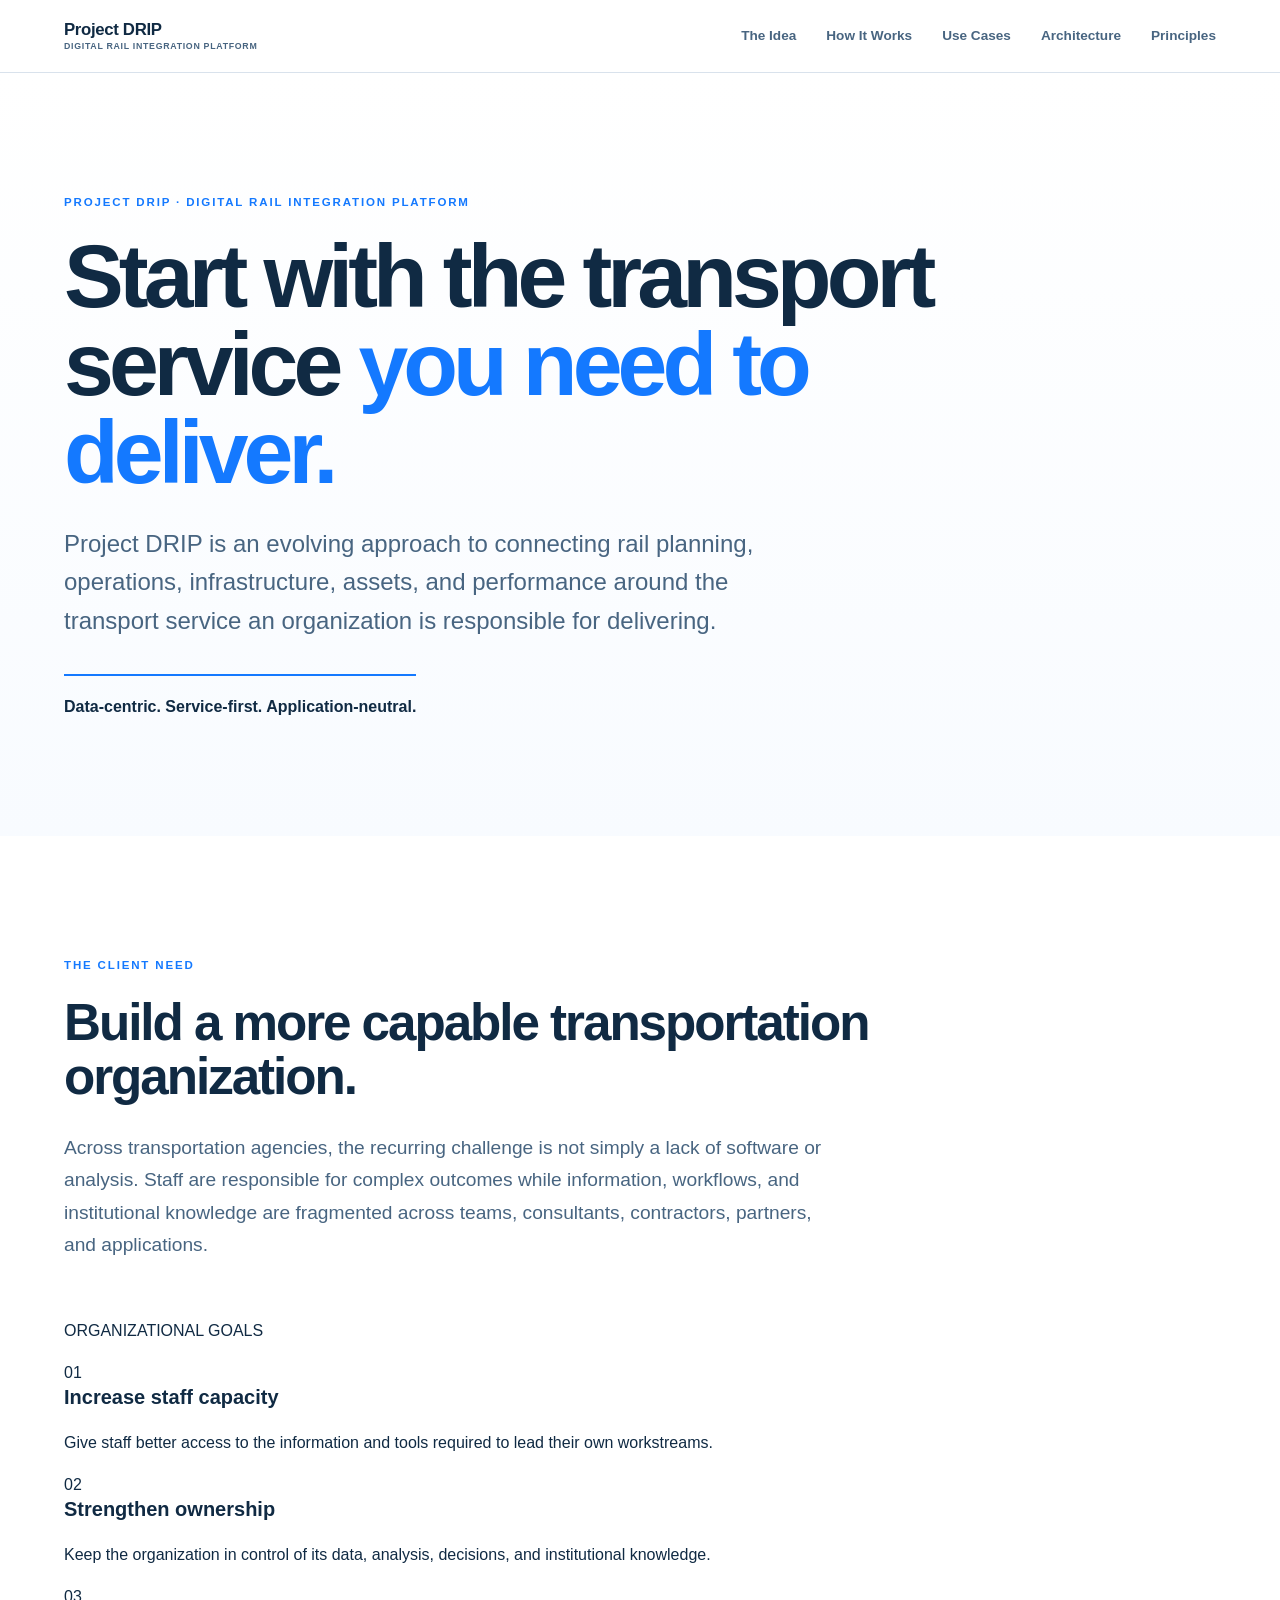
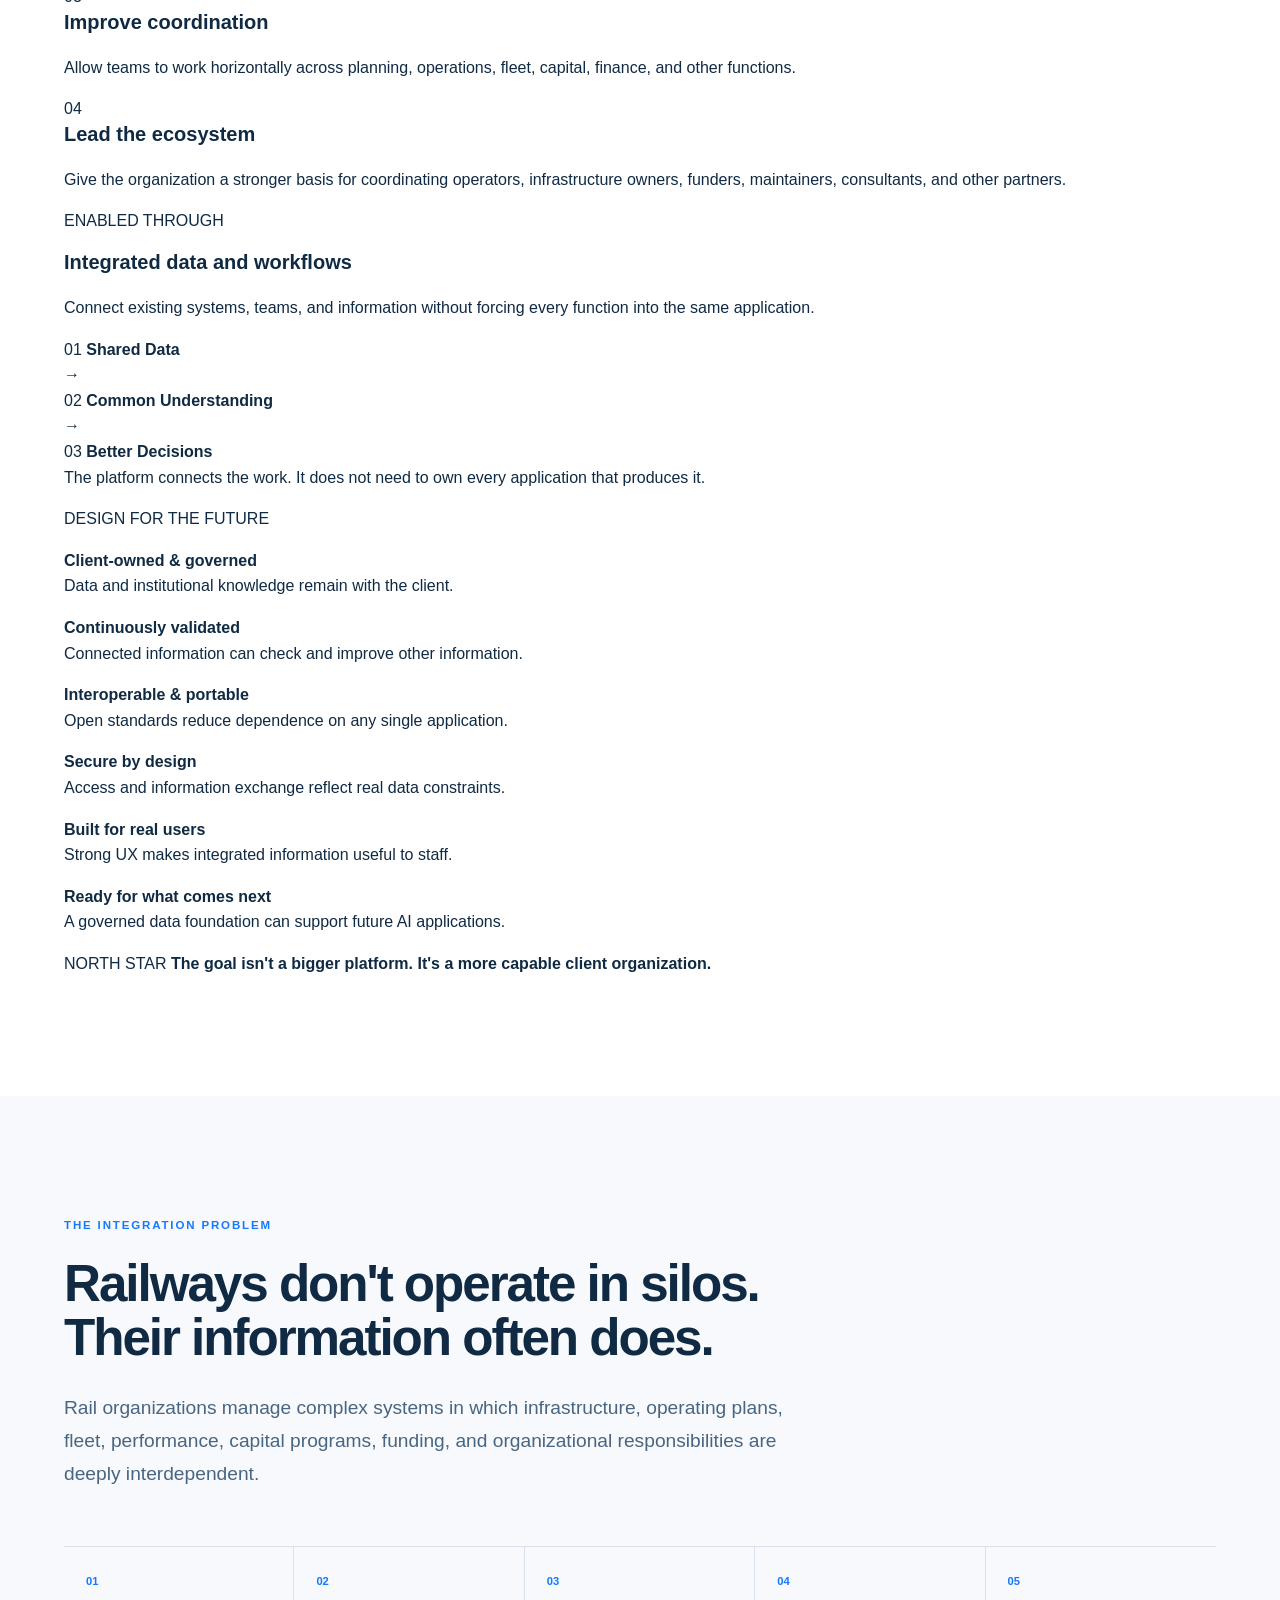
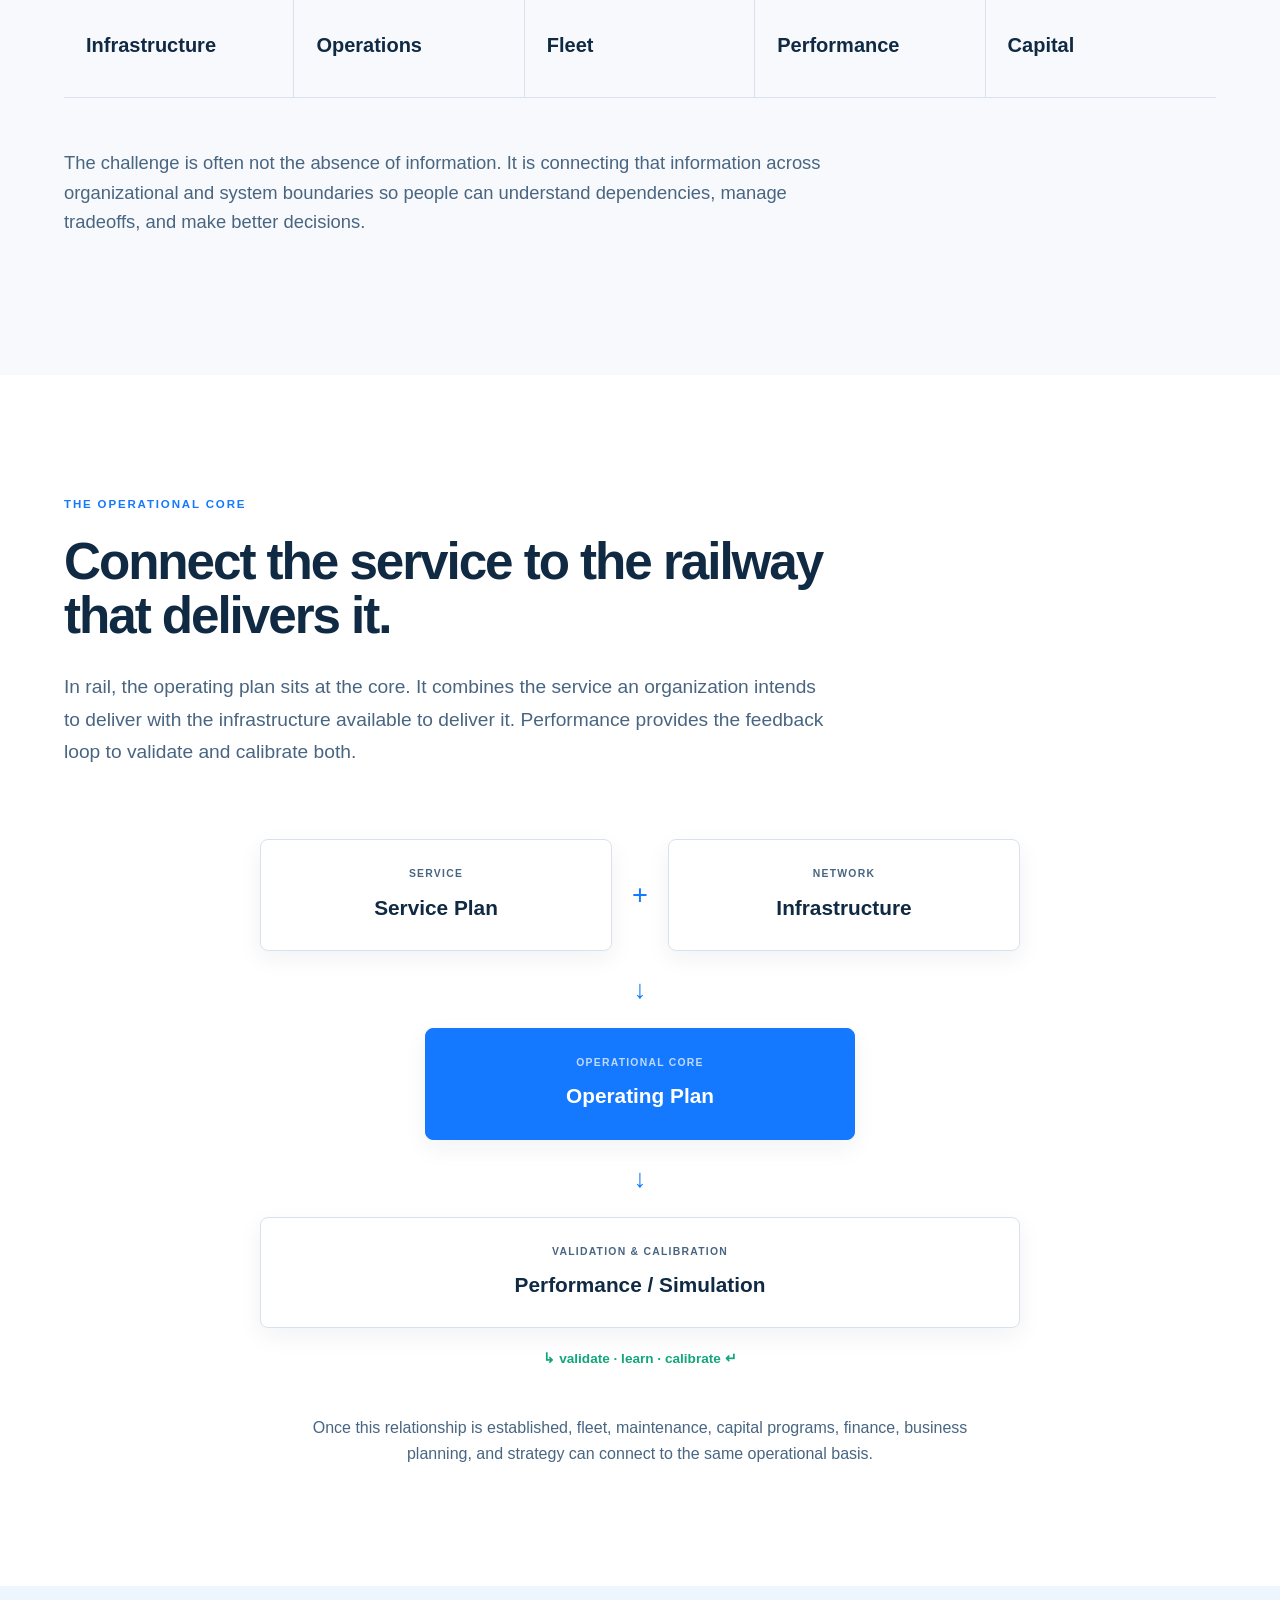
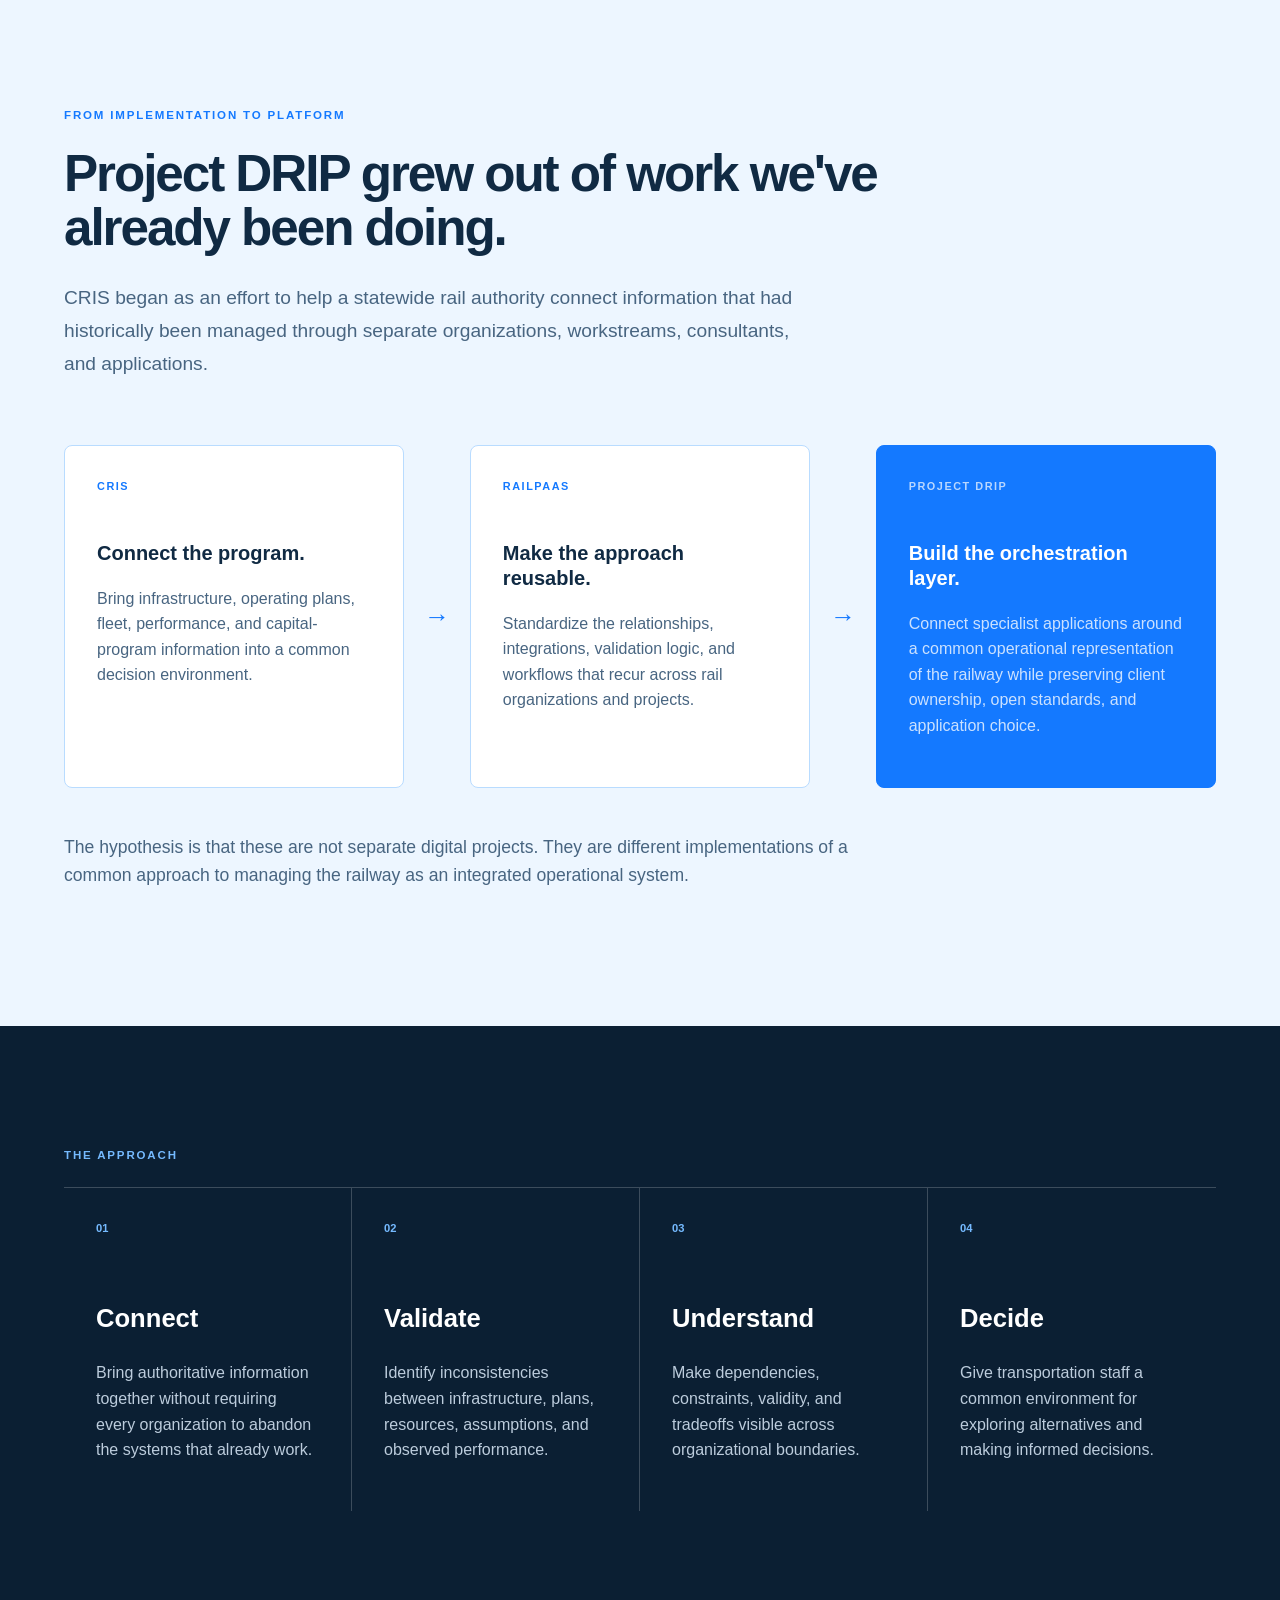
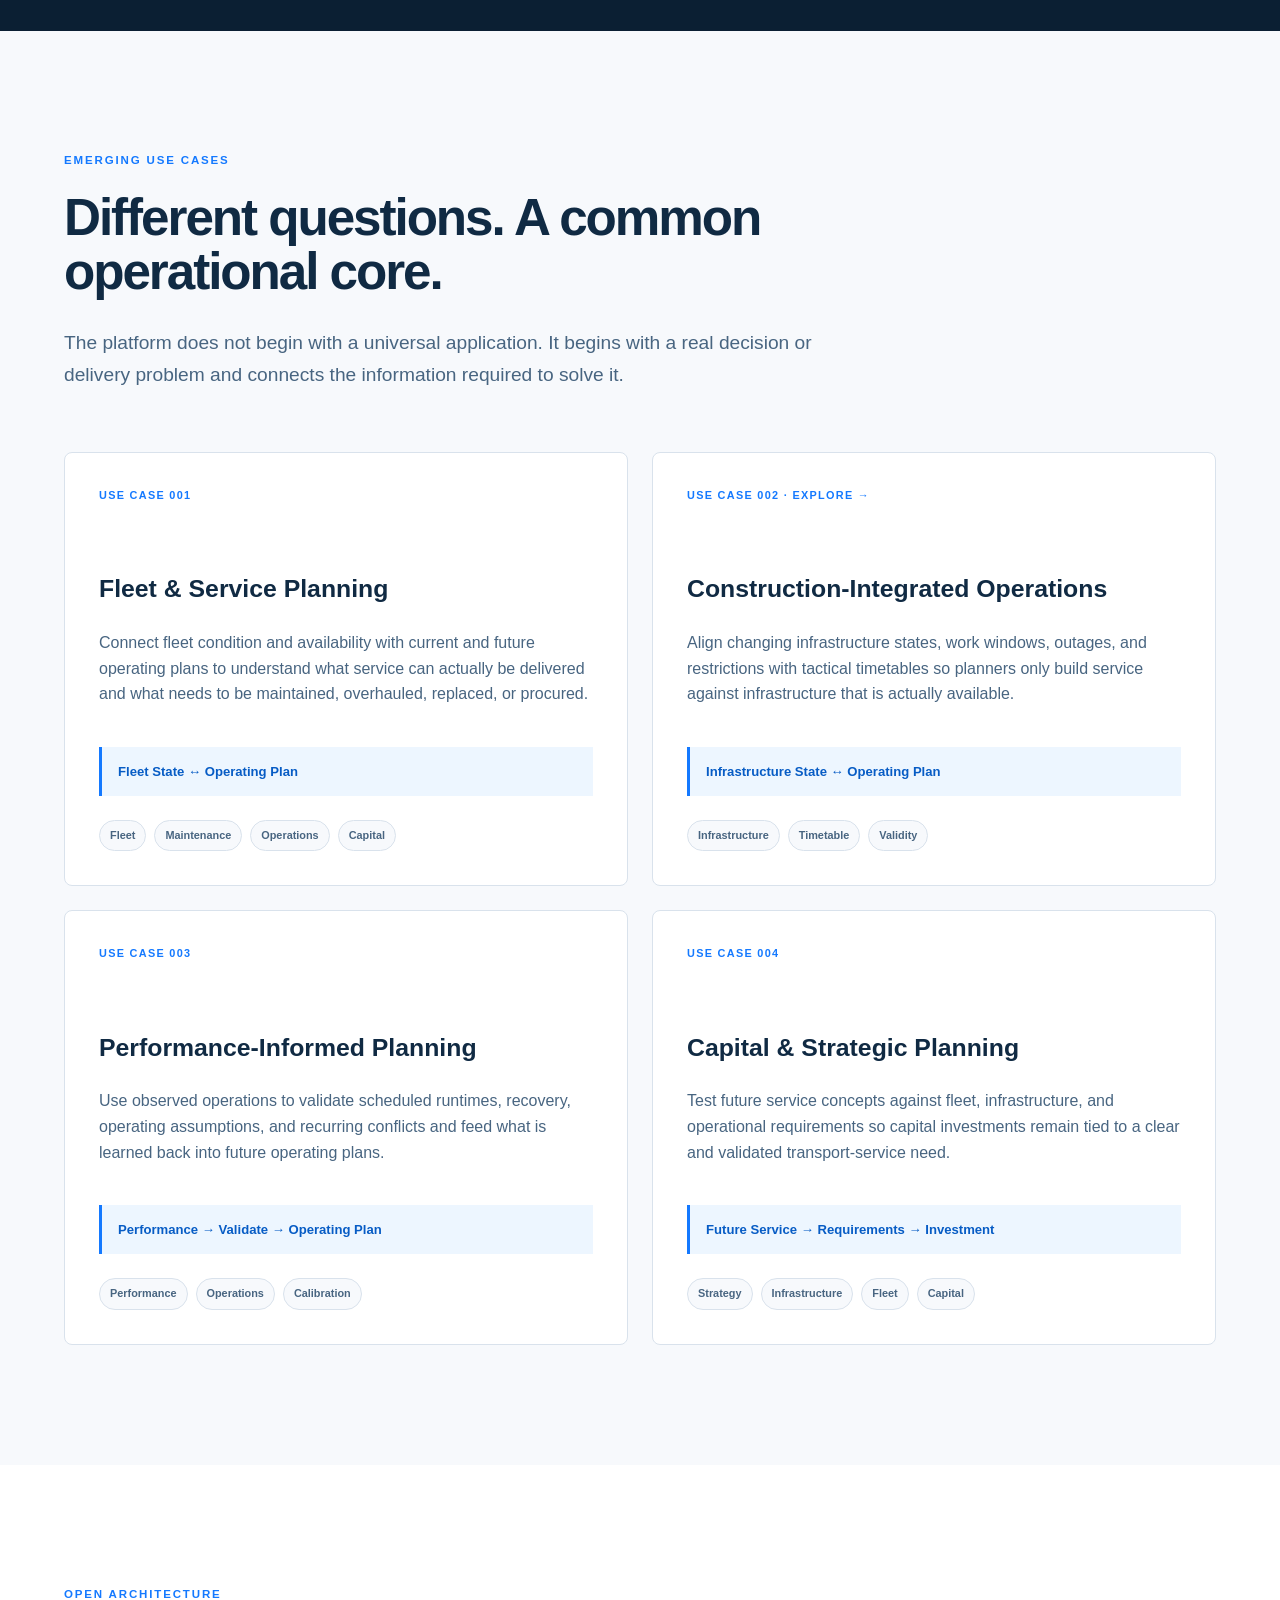
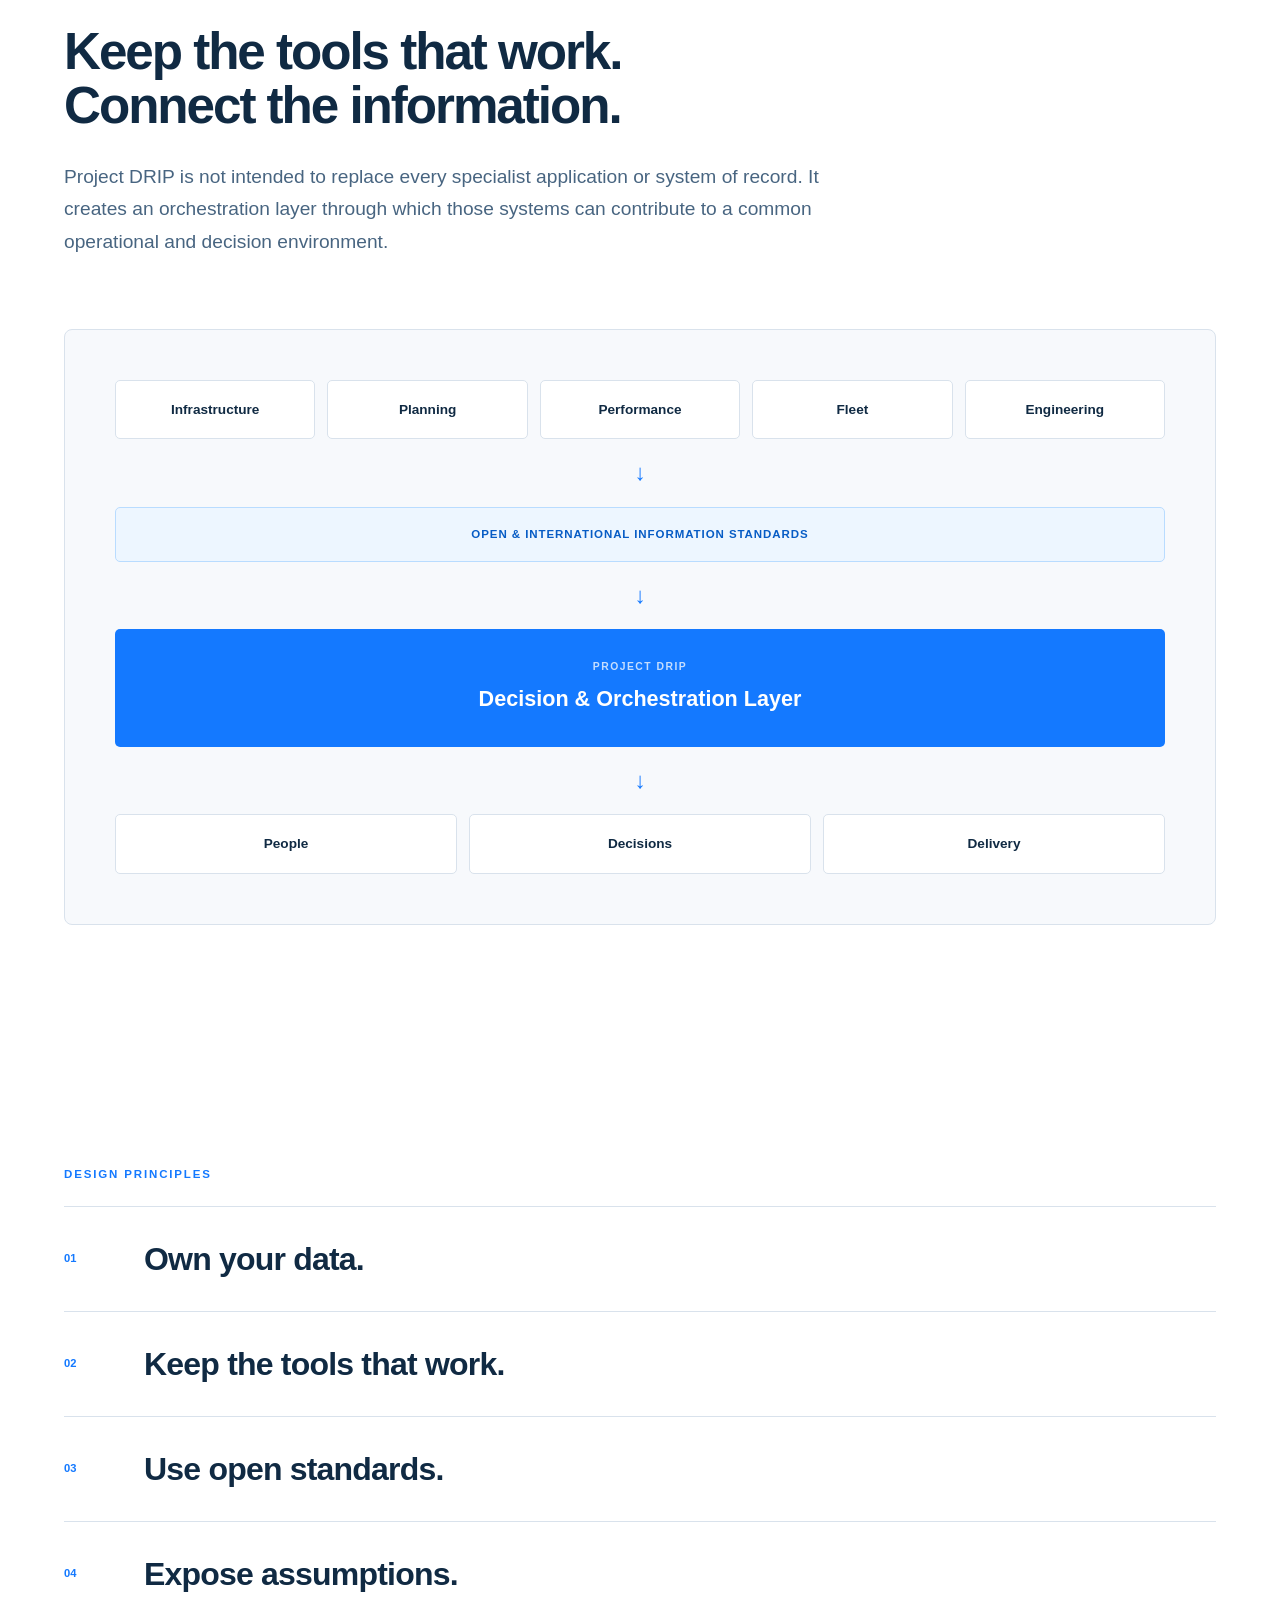
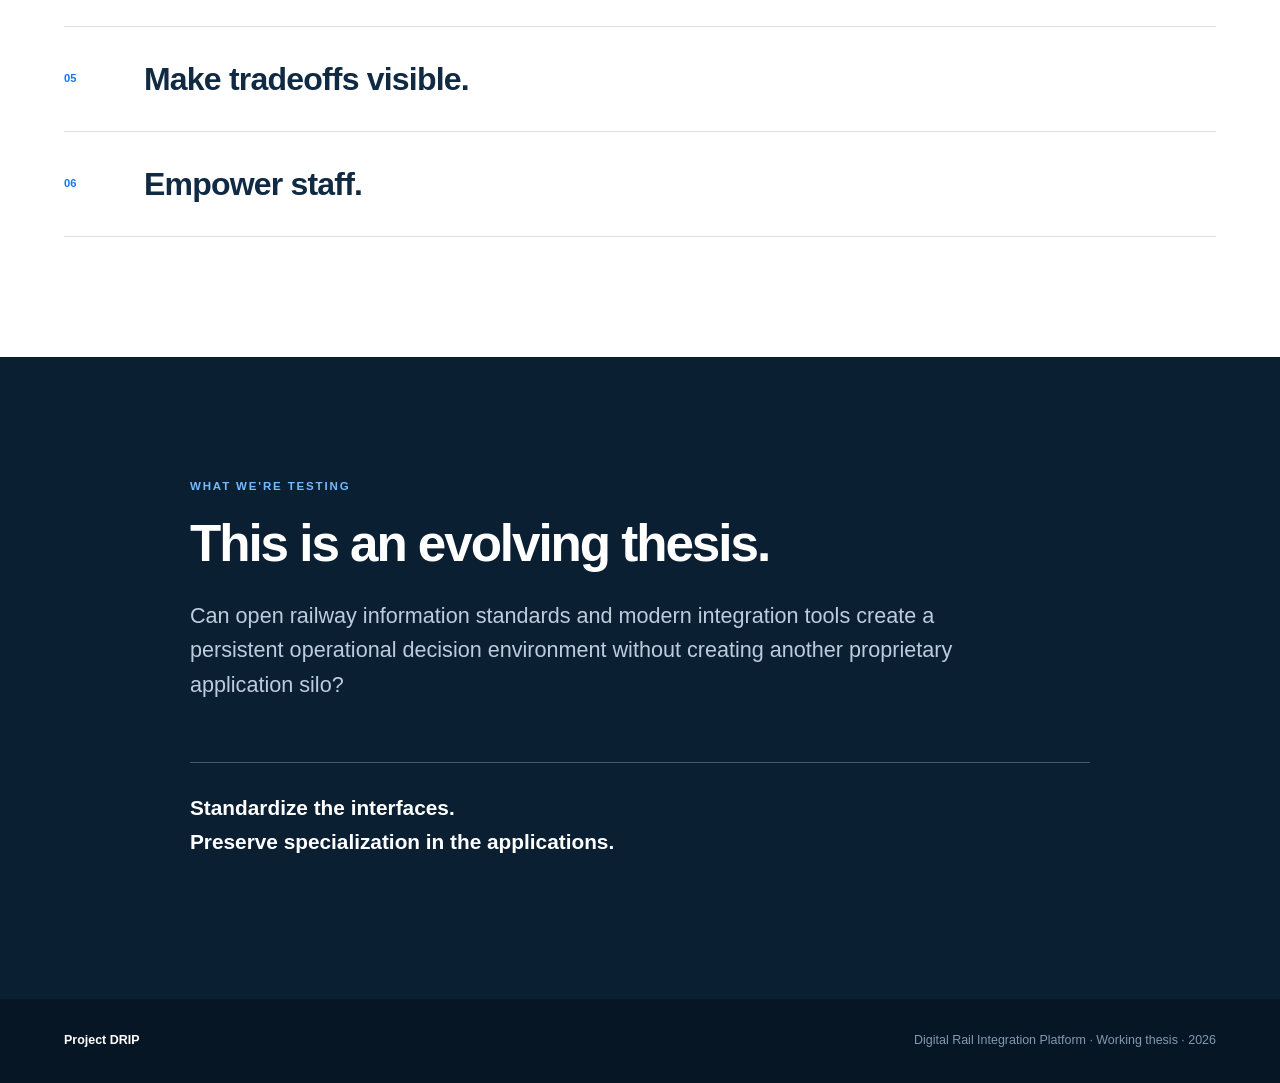
==== commit f75c36a5: "client need update" ====
--- a/index.html
+++ b/index.html
@@ -16,8 +16,13 @@
 
 <body>
 
+  <!-- =====================================================
+       HEADER
+       ===================================================== -->
+
   <header class="site-header">
     <div class="container nav">
+
       <a class="brand" href="#">
         Project DRIP
         <small>Digital Rail Integration Platform</small>
@@ -30,13 +35,16 @@
         <a href="#architecture">Architecture</a>
         <a href="#principles">Principles</a>
       </nav>
+
     </div>
   </header>
 
 
   <main>
 
-    <!-- HERO -->
+    <!-- =====================================================
+         HERO
+         ===================================================== -->
 
     <section class="hero" id="idea">
       <div class="container hero-content">
@@ -64,12 +72,196 @@
     </section>
 
 
-    <!-- PROBLEM -->
+    <!-- =====================================================
+         CLIENT NEED
+         ===================================================== -->
+
+    <section class="section client-need">
+      <div class="container">
+
+        <p class="eyebrow">THE CLIENT NEED</p>
+
+        <h2>
+          Build a more capable transportation organization.
+        </h2>
+
+        <p class="section-intro">
+          Across transportation agencies, the recurring challenge is not
+          simply a lack of software or analysis. Staff are responsible for
+          complex outcomes while information, workflows, and institutional
+          knowledge are fragmented across teams, consultants, contractors,
+          partners, and applications.
+        </p>
+
+
+        <div class="need-grid">
+
+          <!-- ORGANIZATIONAL GOALS -->
+
+          <div class="need-column">
+
+            <p class="need-label">ORGANIZATIONAL GOALS</p>
+
+            <div class="need-item">
+              <span class="need-number">01</span>
+              <div>
+                <h3>Increase staff capacity</h3>
+                <p>
+                  Give staff better access to the information and tools
+                  required to lead their own workstreams.
+                </p>
+              </div>
+            </div>
+
+            <div class="need-item">
+              <span class="need-number">02</span>
+              <div>
+                <h3>Strengthen ownership</h3>
+                <p>
+                  Keep the organization in control of its data, analysis,
+                  decisions, and institutional knowledge.
+                </p>
+              </div>
+            </div>
+
+            <div class="need-item">
+              <span class="need-number">03</span>
+              <div>
+                <h3>Improve coordination</h3>
+                <p>
+                  Allow teams to work horizontally across planning,
+                  operations, fleet, capital, finance, and other functions.
+                </p>
+              </div>
+            </div>
+
+            <div class="need-item">
+              <span class="need-number">04</span>
+              <div>
+                <h3>Lead the ecosystem</h3>
+                <p>
+                  Give the organization a stronger basis for coordinating
+                  operators, infrastructure owners, funders, maintainers,
+                  consultants, and other partners.
+                </p>
+              </div>
+            </div>
+
+          </div>
+
+
+          <!-- ENABLED THROUGH -->
+
+          <div class="need-column need-column-primary">
+
+            <p class="need-label">ENABLED THROUGH</p>
+
+            <h3 class="need-primary-title">
+              Integrated data and workflows
+            </h3>
+
+            <p class="need-primary-text">
+              Connect existing systems, teams, and information without
+              forcing every function into the same application.
+            </p>
+
+            <div class="need-flow">
+
+              <div>
+                <span>01</span>
+                <strong>Shared Data</strong>
+              </div>
+
+              <div class="need-flow-arrow">→</div>
+
+              <div>
+                <span>02</span>
+                <strong>Common Understanding</strong>
+              </div>
+
+              <div class="need-flow-arrow">→</div>
+
+              <div>
+                <span>03</span>
+                <strong>Better Decisions</strong>
+              </div>
+
+            </div>
+
+            <p class="need-primary-close">
+              The platform connects the work. It does not need to own
+              every application that produces it.
+            </p>
+
+          </div>
+
+
+          <!-- DESIGN FOR FUTURE -->
+
+          <div class="need-column">
+
+            <p class="need-label">DESIGN FOR THE FUTURE</p>
+
+            <div class="future-item">
+              <strong>Client-owned &amp; governed</strong>
+              <p>Data and institutional knowledge remain with the client.</p>
+            </div>
+
+            <div class="future-item">
+              <strong>Continuously validated</strong>
+              <p>Connected information can check and improve other information.</p>
+            </div>
+
+            <div class="future-item">
+              <strong>Interoperable &amp; portable</strong>
+              <p>Open standards reduce dependence on any single application.</p>
+            </div>
+
+            <div class="future-item">
+              <strong>Secure by design</strong>
+              <p>Access and information exchange reflect real data constraints.</p>
+            </div>
+
+            <div class="future-item">
+              <strong>Built for real users</strong>
+              <p>Strong UX makes integrated information useful to staff.</p>
+            </div>
+
+            <div class="future-item">
+              <strong>Ready for what comes next</strong>
+              <p>A governed data foundation can support future AI applications.</p>
+            </div>
+
+          </div>
+
+        </div>
+
+
+        <!-- NORTH STAR -->
+
+        <div class="north-star">
+
+          <span>NORTH STAR</span>
+
+          <strong>
+            The goal isn't a bigger platform.
+            It's a more capable client organization.
+          </strong>
+
+        </div>
+
+      </div>
+    </section>
+
+
+    <!-- =====================================================
+         THE PROBLEM
+         ===================================================== -->
 
     <section class="section problem">
       <div class="container">
 
-        <p class="eyebrow">THE PROBLEM</p>
+        <p class="eyebrow">THE INTEGRATION PROBLEM</p>
 
         <h2>
           Railways don't operate in silos.<br>
@@ -113,15 +305,18 @@
 
         <p class="problem-close">
           The challenge is often not the absence of information.
-          It is connecting that information across organizational
-          and system boundaries so people can make better decisions.
-        </p>
-
-      </div>
-    </section>
-
-
-    <!-- OPERATIONAL CORE -->
+          It is connecting that information across organizational and
+          system boundaries so people can understand dependencies,
+          manage tradeoffs, and make better decisions.
+        </p>
+
+      </div>
+    </section>
+
+
+    <!-- =====================================================
+         OPERATIONAL CORE
+         ===================================================== -->
 
     <section class="section core" id="core">
       <div class="container">
@@ -133,24 +328,26 @@
         </h2>
 
         <p class="section-intro">
-          In rail, the operating plan provides a common representation
-          of the service and the infrastructure required to deliver it.
-          Performance provides the feedback loop.
-        </p>
+          In rail, the operating plan sits at the core. It combines the
+          service an organization intends to deliver with the infrastructure
+          available to deliver it. Performance provides the feedback loop
+          to validate and calibrate both.
+        </p>
+
 
         <div class="core-model">
 
           <div class="core-input">
 
             <div class="model-box">
-              <span>INPUT</span>
+              <span>SERVICE</span>
               <strong>Service Plan</strong>
             </div>
 
             <div class="plus">+</div>
 
             <div class="model-box">
-              <span>INPUT</span>
+              <span>NETWORK</span>
               <strong>Infrastructure</strong>
             </div>
 
@@ -159,33 +356,37 @@
           <div class="arrow-down">↓</div>
 
           <div class="model-box model-primary">
-            <span>OPERATIONAL TRUTH</span>
+            <span>OPERATIONAL CORE</span>
             <strong>Operating Plan</strong>
           </div>
 
           <div class="arrow-down">↓</div>
 
           <div class="model-box">
-            <span>VALIDATION</span>
+            <span>VALIDATION &amp; CALIBRATION</span>
             <strong>Performance / Simulation</strong>
           </div>
 
           <div class="feedback">
-            ↳ validate &amp; calibrate ↵
+            ↳ validate · learn · calibrate ↵
           </div>
 
         </div>
 
+
         <p class="core-expansion">
-          Fleet, maintenance, capital programs, finance, and strategy
-          can then connect to this operational core.
-        </p>
-
-      </div>
-    </section>
-
-
-    <!-- FROM CRIS TO DRIP -->
+          Once this relationship is established, fleet, maintenance,
+          capital programs, finance, business planning, and strategy can
+          connect to the same operational basis.
+        </p>
+
+      </div>
+    </section>
+
+
+    <!-- =====================================================
+         CRIS → RAILPAAS → DRIP
+         ===================================================== -->
 
     <section class="section evolution">
       <div class="container">
@@ -202,42 +403,60 @@
           organizations, workstreams, consultants, and applications.
         </p>
 
+
         <div class="evolution-model">
 
           <div class="evolution-stage">
+
             <p class="stage-label">CRIS</p>
+
             <h3>Connect the program.</h3>
+
             <p>
               Bring infrastructure, operating plans, fleet, performance,
               and capital-program information into a common decision
               environment.
             </p>
-          </div>
+
+          </div>
+
 
           <div class="evolution-arrow">→</div>
 
+
           <div class="evolution-stage">
+
             <p class="stage-label">RAILPAAS</p>
+
             <h3>Make the approach reusable.</h3>
+
             <p>
               Standardize the relationships, integrations, validation logic,
               and workflows that recur across rail organizations and projects.
             </p>
-          </div>
+
+          </div>
+
 
           <div class="evolution-arrow">→</div>
 
+
           <div class="evolution-stage evolution-stage-primary">
+
             <p class="stage-label">PROJECT DRIP</p>
+
             <h3>Build the orchestration layer.</h3>
+
             <p>
               Connect specialist applications around a common operational
               representation of the railway while preserving client ownership,
               open standards, and application choice.
             </p>
+
           </div>
 
         </div>
+
 
         <p class="evolution-close">
           The hypothesis is that these are not separate digital projects.
@@ -249,7 +468,9 @@
     </section>
 
 
-    <!-- HOW IT WORKS -->
+    <!-- =====================================================
+         THE APPROACH
+         ===================================================== -->
 
     <section class="section workflow">
       <div class="container">
@@ -280,8 +501,8 @@
             <span>03</span>
             <h3>Understand</h3>
             <p>
-              Make dependencies, constraints, validity, and tradeoffs visible
-              across organizational boundaries.
+              Make dependencies, constraints, validity, and tradeoffs
+              visible across organizational boundaries.
             </p>
           </div>
 
@@ -300,7 +521,9 @@
     </section>
 
 
-    <!-- USE CASES -->
+    <!-- =====================================================
+         USE CASES
+         ===================================================== -->
 
     <section class="section cases" id="cases">
       <div class="container">
@@ -311,18 +534,28 @@
           Different questions. A common operational core.
         </h2>
 
+        <p class="section-intro">
+          The platform does not begin with a universal application.
+          It begins with a real decision or delivery problem and connects
+          the information required to solve it.
+        </p>
+
+
         <div class="case-grid">
 
+          <!-- CASE 001 -->
+
           <article class="case-card">
+
             <p class="case-number">USE CASE 001</p>
 
             <h3>Fleet &amp; Service Planning</h3>
 
             <p>
-              Connect fleet condition and availability with current and future
-              operating plans to understand what service can actually be
-              delivered and what needs to be maintained, overhauled, replaced,
-              or procured.
+              Connect fleet condition and availability with current and
+              future operating plans to understand what service can actually
+              be delivered and what needs to be maintained, overhauled,
+              replaced, or procured.
             </p>
 
             <div class="case-relationship">
@@ -335,18 +568,22 @@
               <span>Operations</span>
               <span>Capital</span>
             </div>
+
           </article>
 
 
+          <!-- CASE 002 -->
+
           <a class="case-card" href="construction-operations.html">
-            <p class="case-number">USE CASE 002</p>
+
+            <p class="case-number">USE CASE 002 · EXPLORE →</p>
 
             <h3>Construction-Integrated Operations</h3>
 
             <p>
               Align changing infrastructure states, work windows, outages,
-              and restrictions with tactical timetables so planners only build
-              service against infrastructure that is actually available.
+              and restrictions with tactical timetables so planners only
+              build service against infrastructure that is actually available.
             </p>
 
             <div class="case-relationship">
@@ -358,18 +595,22 @@
               <span>Timetable</span>
               <span>Validity</span>
             </div>
+
           </a>
 
 
+          <!-- CASE 003 -->
+
           <article class="case-card">
+
             <p class="case-number">USE CASE 003</p>
 
             <h3>Performance-Informed Planning</h3>
 
             <p>
               Use observed operations to validate scheduled runtimes,
-              recovery, operating assumptions, and recurring conflicts and
-              feed what is learned back into future operating plans.
+              recovery, operating assumptions, and recurring conflicts
+              and feed what is learned back into future operating plans.
             </p>
 
             <div class="case-relationship">
@@ -381,18 +622,22 @@
               <span>Operations</span>
               <span>Calibration</span>
             </div>
+
           </article>
 
 
+          <!-- CASE 004 -->
+
           <article class="case-card">
+
             <p class="case-number">USE CASE 004</p>
 
             <h3>Capital &amp; Strategic Planning</h3>
 
             <p>
               Test future service concepts against fleet, infrastructure,
-              and operational requirements so capital investments remain tied
-              to a clear and validated transport-service need.
+              and operational requirements so capital investments remain
+              tied to a clear and validated transport-service need.
             </p>
 
             <div class="case-relationship">
@@ -405,6 +650,7 @@
               <span>Fleet</span>
               <span>Capital</span>
             </div>
+
           </article>
 
         </div>
@@ -413,7 +659,9 @@
     </section>
 
 
-    <!-- ARCHITECTURE -->
+    <!-- =====================================================
+         ARCHITECTURE
+         ===================================================== -->
 
     <section class="section architecture" id="architecture">
       <div class="container">
@@ -427,9 +675,11 @@
 
         <p class="section-intro">
           Project DRIP is not intended to replace every specialist
-          application. It creates an orchestration layer through which
-          those applications can contribute to a common decision environment.
-        </p>
+          application or system of record. It creates an orchestration
+          layer through which those systems can contribute to a common
+          operational and decision environment.
+        </p>
+
 
         <div class="architecture-model">
 
@@ -468,12 +718,14 @@
     </section>
 
 
-    <!-- PRINCIPLES -->
+    <!-- =====================================================
+         PRINCIPLES
+         ===================================================== -->
 
     <section class="section principles" id="principles">
       <div class="container">
 
-        <p class="eyebrow">PRINCIPLES</p>
+        <p class="eyebrow">DESIGN PRINCIPLES</p>
 
         <div class="principle-list">
 
@@ -513,19 +765,23 @@
     </section>
 
 
-    <!-- THESIS -->
+    <!-- =====================================================
+         THESIS
+         ===================================================== -->
 
     <section class="section thesis">
       <div class="container thesis-content">
 
         <p class="eyebrow">WHAT WE'RE TESTING</p>
 
-        <h2>This is an evolving thesis.</h2>
+        <h2>
+          This is an evolving thesis.
+        </h2>
 
         <p>
-          Can open railway information standards and modern integration tools
-          create a persistent operational decision environment without
-          creating another proprietary application silo?
+          Can open railway information standards and modern integration
+          tools create a persistent operational decision environment
+          without creating another proprietary application silo?
         </p>
 
         <p class="thesis-close">
@@ -539,10 +795,19 @@
   </main>
 
 
+  <!-- =====================================================
+       FOOTER
+       ===================================================== -->
+
   <footer>
     <div class="container footer-content">
+
       <strong>Project DRIP</strong>
-      <span>Digital Rail Integration Platform · Working thesis · 2026</span>
+
+      <span>
+        Digital Rail Integration Platform · Working thesis · 2026
+      </span>
+
     </div>
   </footer>
 
--- a/style.css
+++ b/style.css
@@ -1,5 +1,5 @@
 /* =========================================================
-   TransportPaaS v0.1
+   Project DRIP v0.2
    ========================================================= */
 
 :root {
@@ -32,6 +32,7 @@
 
 body {
   margin: 0;
+
   font-family:
     Inter,
     -apple-system,
@@ -136,9 +137,23 @@
 }
 
 .brand {
+  display: flex;
+  flex-direction: column;
+
   font-size: 1.05rem;
   font-weight: 750;
+  line-height: 1.05;
   letter-spacing: -0.02em;
+}
+
+.brand small {
+  margin-top: 4px;
+
+  color: var(--ink-light);
+  font-size: 0.55rem;
+  font-weight: 600;
+  letter-spacing: 0.08em;
+  text-transform: uppercase;
 }
 
 nav {
@@ -161,6 +176,7 @@
 
 .hero {
   min-height: 82vh;
+
   display: flex;
   align-items: center;
 
@@ -191,6 +207,7 @@
   display: inline-block;
 
   padding-top: 18px;
+
   border-top: 2px solid var(--blue);
 
   font-size: 1rem;
@@ -217,6 +234,7 @@
   grid-template-columns: repeat(5, 1fr);
 
   margin: 50px 0;
+
   border-top: 1px solid var(--line);
   border-bottom: 1px solid var(--line);
 }
@@ -335,6 +353,71 @@
 }
 
 
+/* ---------- EVOLUTION / CRIS ---------- */
+
+.evolution {
+  background: var(--blue-pale);
+}
+
+.evolution-model {
+  margin: 65px 0 45px;
+
+  display: grid;
+  grid-template-columns: 1fr auto 1fr auto 1fr;
+  align-items: stretch;
+  gap: 20px;
+}
+
+.evolution-stage {
+  padding: 32px;
+
+  background: white;
+  border: 1px solid #b9dcff;
+  border-radius: var(--radius);
+}
+
+.evolution-stage-primary {
+  color: white;
+  background: var(--blue);
+  border-color: var(--blue);
+}
+
+.stage-label {
+  margin-bottom: 45px;
+
+  color: var(--blue);
+  font-size: 0.68rem;
+  font-weight: 800;
+  letter-spacing: 0.14em;
+}
+
+.evolution-stage-primary .stage-label {
+  color: rgba(255, 255, 255, 0.7);
+}
+
+.evolution-stage p:not(.stage-label) {
+  color: var(--ink-light);
+}
+
+.evolution-stage-primary p:not(.stage-label) {
+  color: rgba(255, 255, 255, 0.78);
+}
+
+.evolution-arrow {
+  align-self: center;
+
+  color: var(--blue);
+  font-size: 1.6rem;
+}
+
+.evolution-close {
+  max-width: 800px;
+
+  color: var(--ink-light);
+  font-size: 1.1rem;
+}
+
+
 /* ---------- WORKFLOW ---------- */
 
 .workflow {
@@ -355,8 +438,8 @@
   min-height: 270px;
   padding: 32px;
 
-  border-top: 1px solid rgba(255,255,255,0.2);
-  border-right: 1px solid rgba(255,255,255,0.2);
+  border-top: 1px solid rgba(255, 255, 255, 0.2);
+  border-right: 1px solid rgba(255, 255, 255, 0.2);
 }
 
 .workflow-grid > div:last-child {
@@ -385,7 +468,7 @@
 
 .case-grid {
   display: grid;
-  grid-template-columns: repeat(3, 1fr);
+  grid-template-columns: repeat(2, 1fr);
   gap: 24px;
 
   margin-top: 60px;
@@ -428,6 +511,18 @@
 
 .case-card > p:not(.case-number) {
   color: var(--ink-light);
+}
+
+.case-relationship {
+  margin: 24px 0;
+  padding: 14px 16px;
+
+  color: var(--blue-dark);
+  background: var(--blue-pale);
+  border-left: 3px solid var(--blue);
+
+  font-size: 0.82rem;
+  font-weight: 700;
 }
 
 .case-tags {
@@ -525,6 +620,7 @@
   font-size: 0.65rem;
   font-weight: 750;
   letter-spacing: 0.14em;
+
   opacity: 0.75;
 }
 
@@ -597,11 +693,131 @@
   margin-top: 60px;
   padding-top: 28px;
 
-  border-top: 1px solid rgba(255,255,255,0.25);
+  border-top: 1px solid rgba(255, 255, 255, 0.25);
 
   color: white;
   font-size: 1.3rem;
   font-weight: 650;
+}
+
+
+/* ---------- DETAILED USE CASE ---------- */
+
+.use-case-hero {
+  padding: 120px 0 90px;
+
+  background:
+    linear-gradient(
+      180deg,
+      #ffffff 0%,
+      #f8fbff 100%
+    );
+}
+
+.use-case-content {
+  max-width: 850px;
+}
+
+.use-case-content > p:not(.eyebrow) {
+  color: var(--ink-light);
+  font-size: 1.15rem;
+}
+
+.case-flow {
+  display: grid;
+  grid-template-columns: 1fr auto 1fr auto 1fr auto 1fr;
+  align-items: stretch;
+  gap: 12px;
+
+  margin-top: 60px;
+}
+
+.flow-box {
+  padding: 26px;
+
+  background: white;
+  border: 1px solid var(--line);
+  border-radius: var(--radius);
+}
+
+.flow-box span {
+  display: block;
+  margin-bottom: 40px;
+
+  color: var(--blue);
+  font-size: 0.65rem;
+  font-weight: 750;
+}
+
+.flow-box strong {
+  display: block;
+  margin-bottom: 12px;
+
+  font-size: 1.15rem;
+}
+
+.flow-box p {
+  color: var(--ink-light);
+  font-size: 0.85rem;
+}
+
+.flow-arrow {
+  align-self: center;
+
+  color: var(--blue);
+  font-size: 1.4rem;
+}
+
+.tool-model {
+  max-width: 800px;
+  margin: 60px auto 40px;
+
+  display: grid;
+  grid-template-columns: 1fr auto 1fr;
+  align-items: center;
+  gap: 25px;
+}
+
+.tool-card {
+  min-height: 250px;
+  padding: 32px;
+
+  background: white;
+  border: 1px solid var(--line);
+  border-radius: var(--radius);
+}
+
+.tool-card p:not(.case-number) {
+  color: var(--ink-light);
+}
+
+.tool-connection {
+  color: var(--blue);
+  font-size: 2rem;
+}
+
+.tool-close {
+  margin: 0 auto;
+  text-align: center;
+}
+
+.before-after {
+  display: grid;
+  grid-template-columns: 1fr 1fr;
+  gap: 30px;
+
+  margin-top: 60px;
+}
+
+.before-after > div {
+  padding: 35px;
+
+  background: var(--off-white);
+  border-top: 3px solid var(--blue);
+}
+
+.before-after p:not(.case-number) {
+  color: var(--ink-light);
 }
 
 
@@ -662,12 +878,33 @@
     margin: -10px 0;
   }
 
+  .evolution-model {
+    grid-template-columns: 1fr;
+  }
+
+  .evolution-arrow {
+    transform: rotate(90deg);
+    justify-self: center;
+  }
+
   .architecture-row {
     grid-template-columns: 1fr;
   }
 
   .architecture-model {
     padding: 24px;
+  }
+
+  .case-flow,
+  .tool-model,
+  .before-after {
+    grid-template-columns: 1fr;
+  }
+
+  .flow-arrow,
+  .tool-connection {
+    transform: rotate(90deg);
+    justify-self: center;
   }
 
   .footer-content {
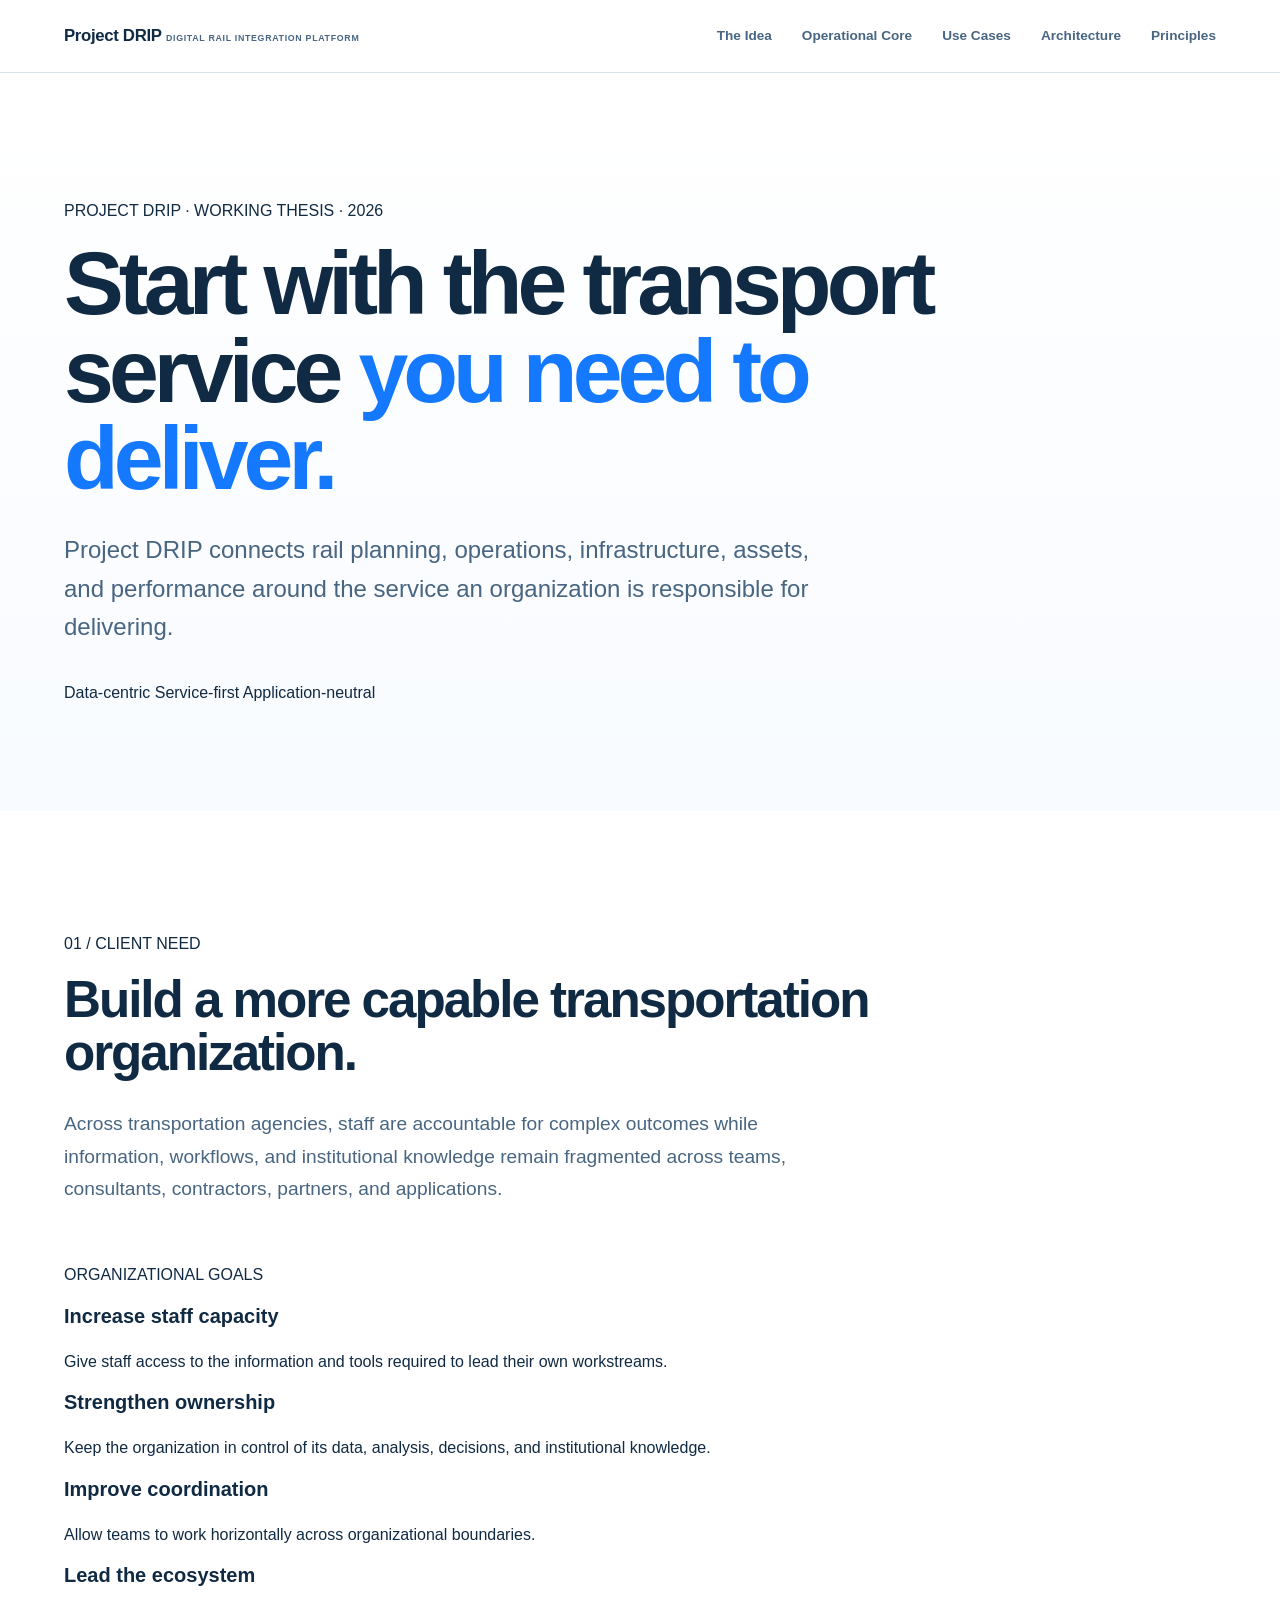
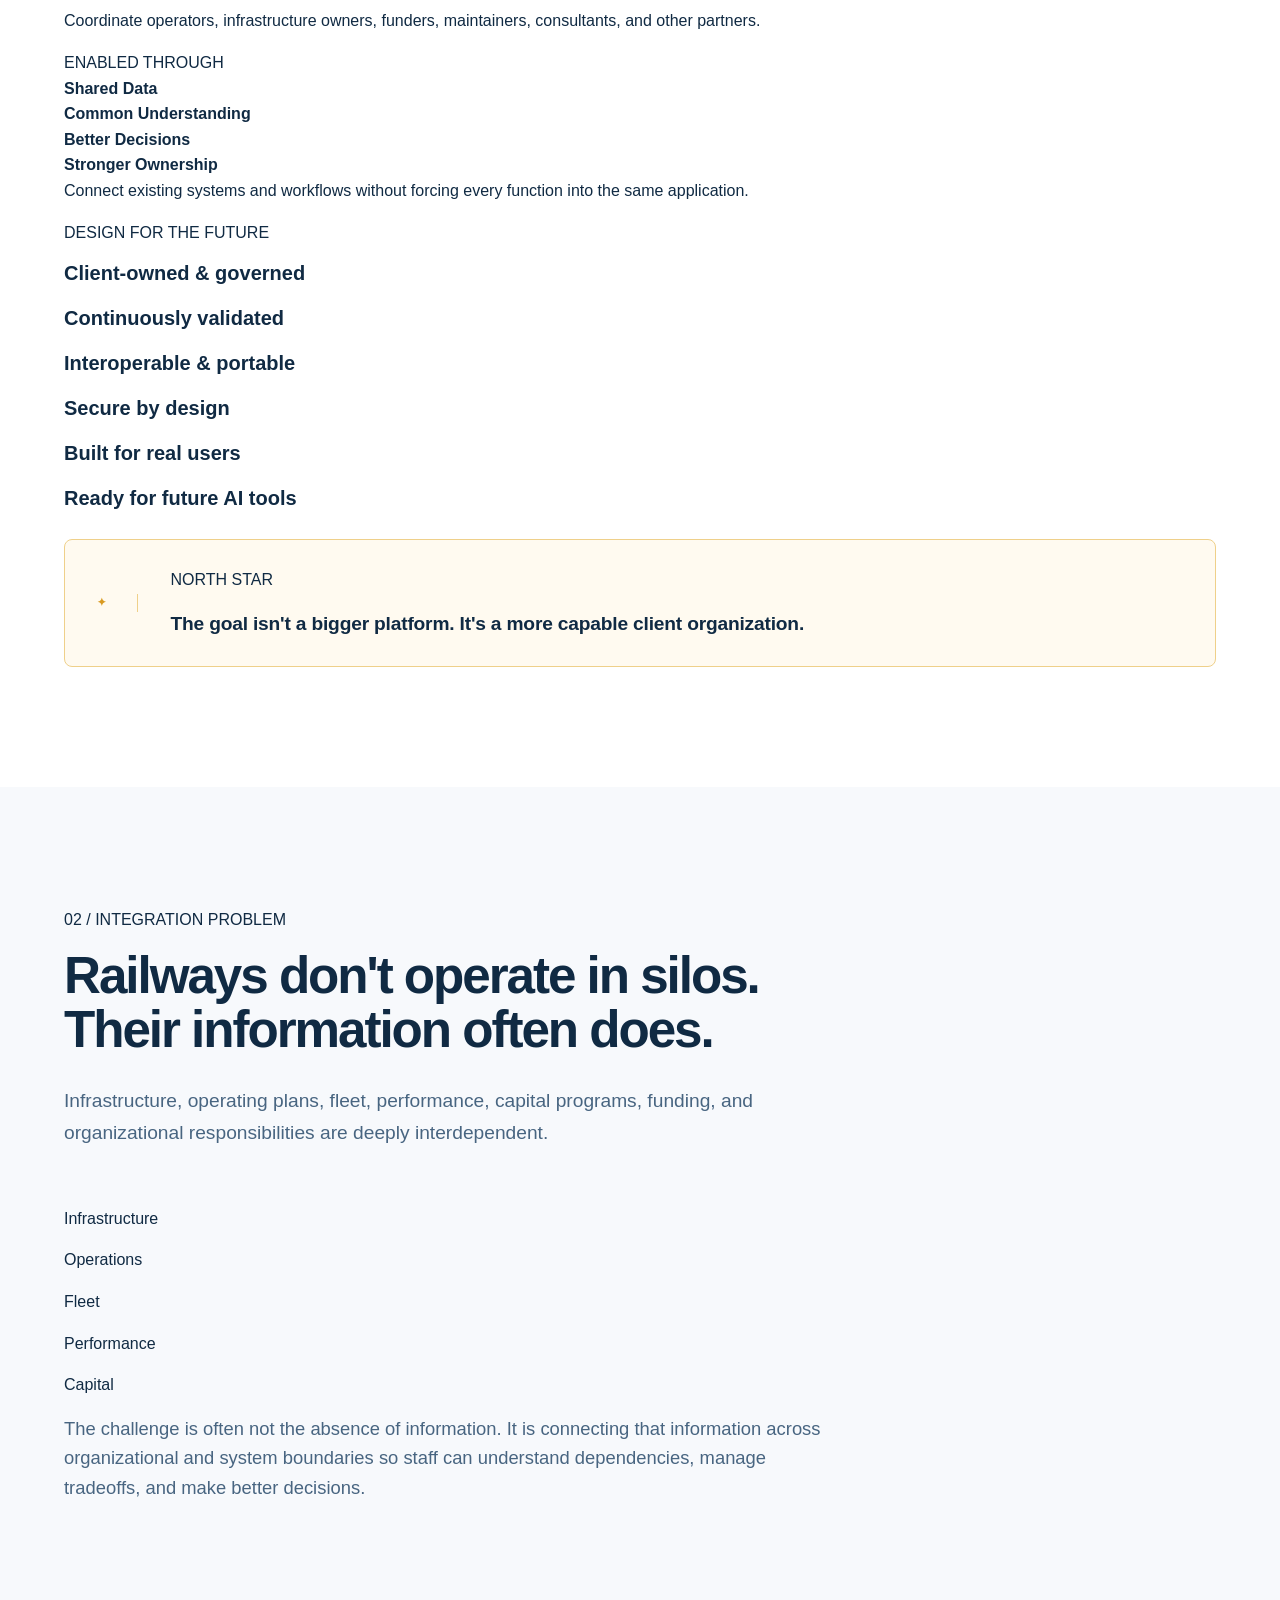
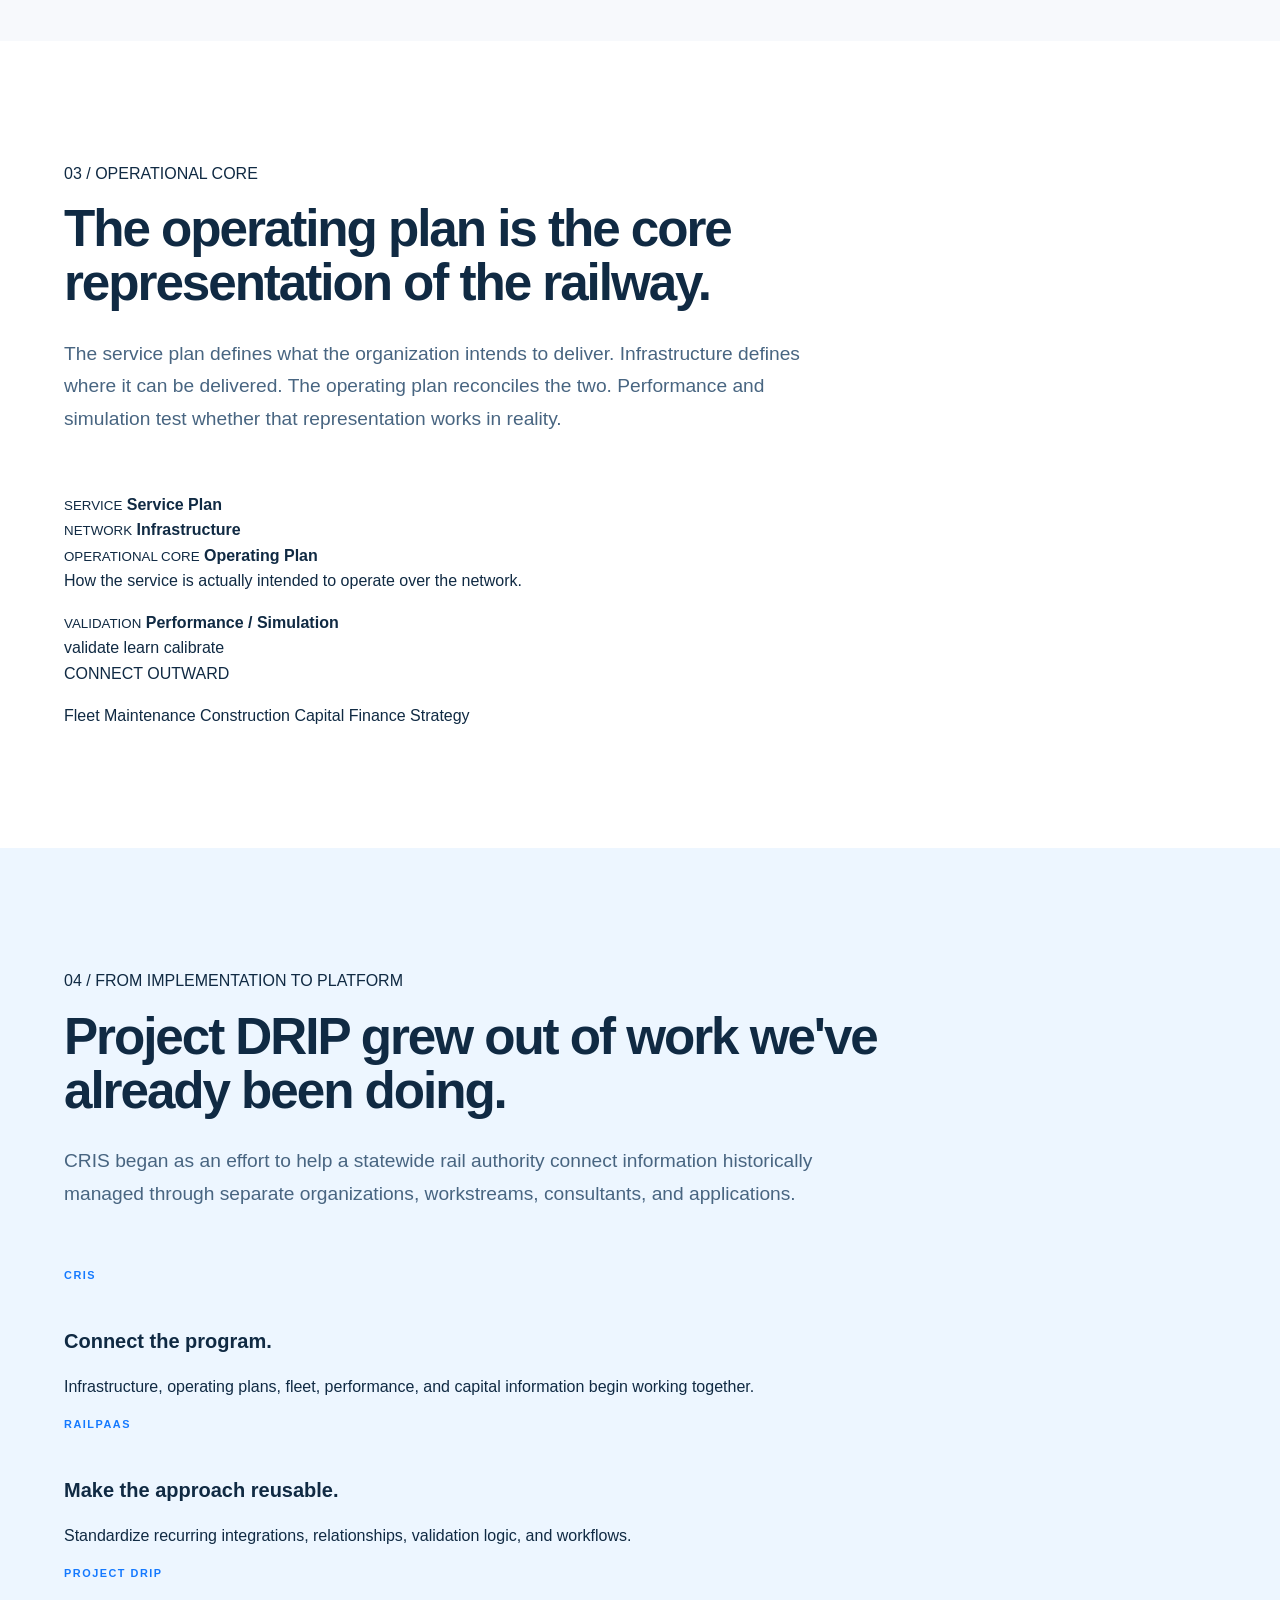
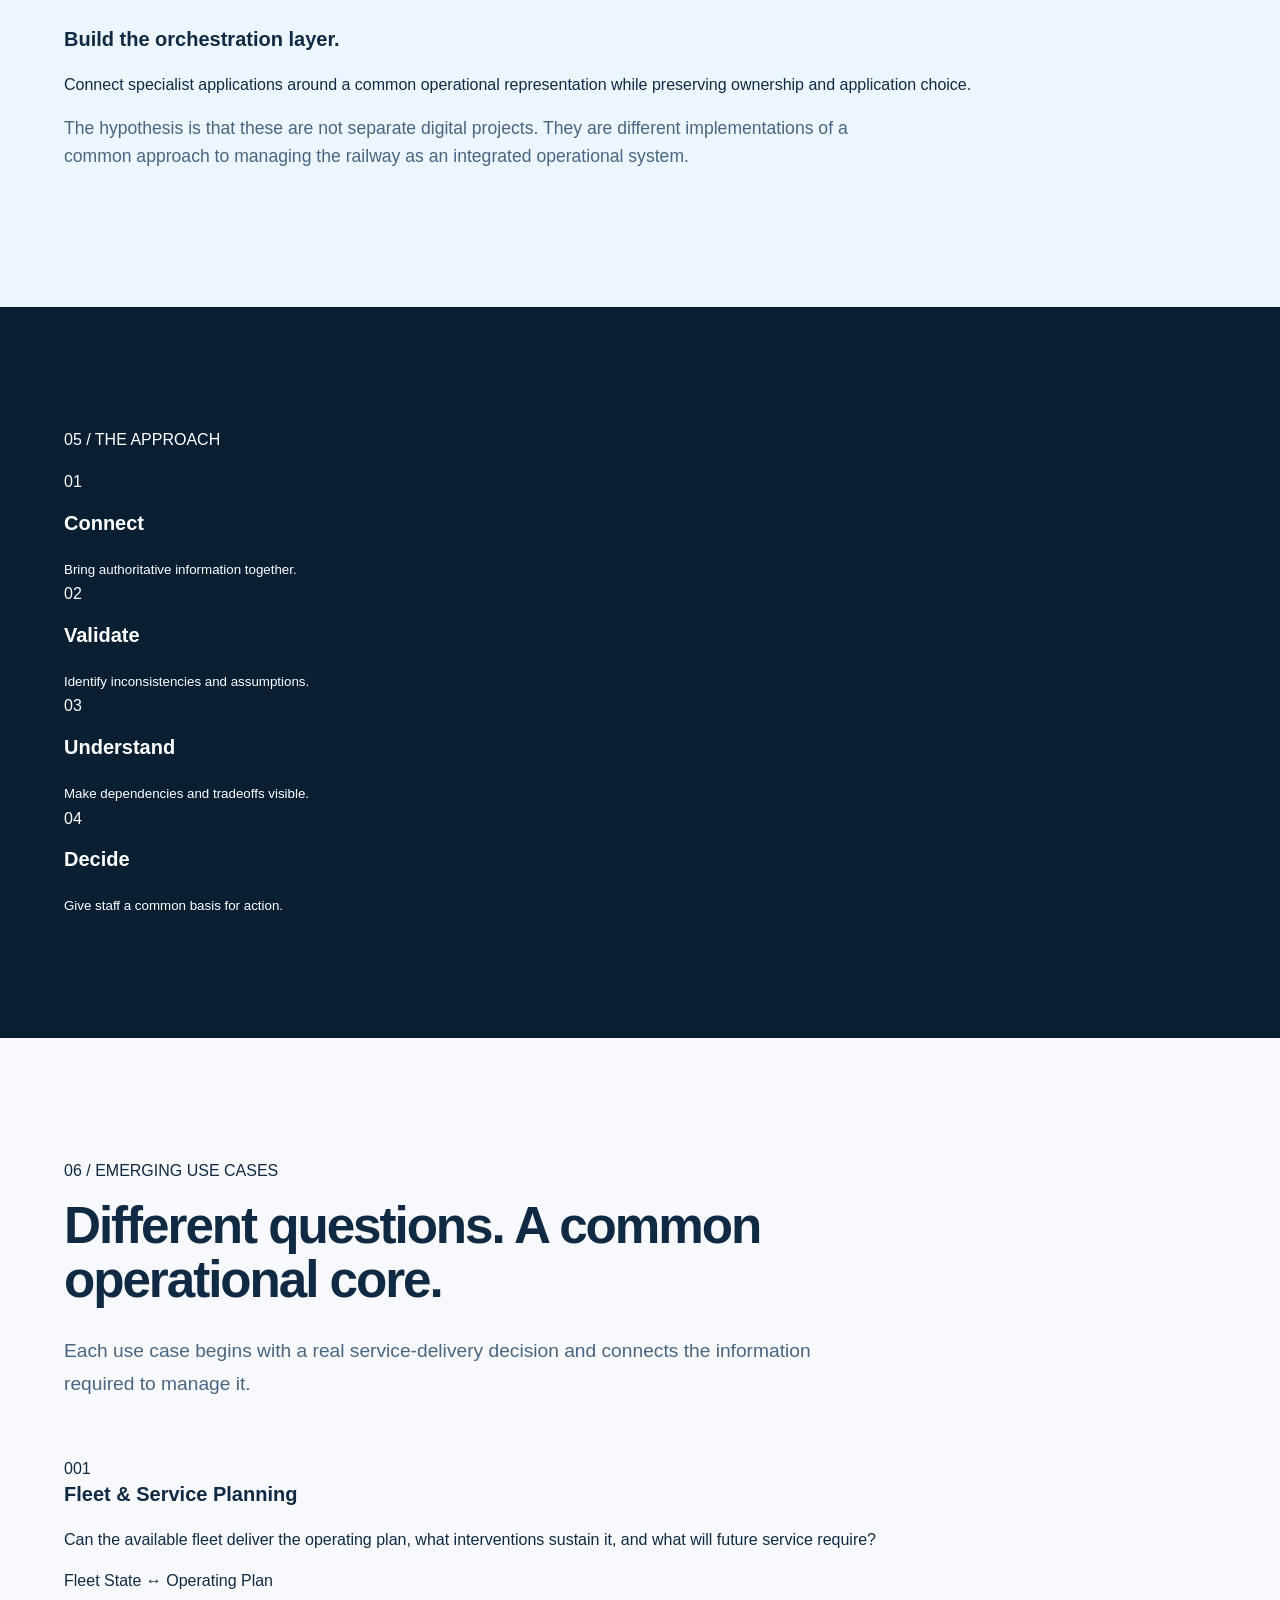
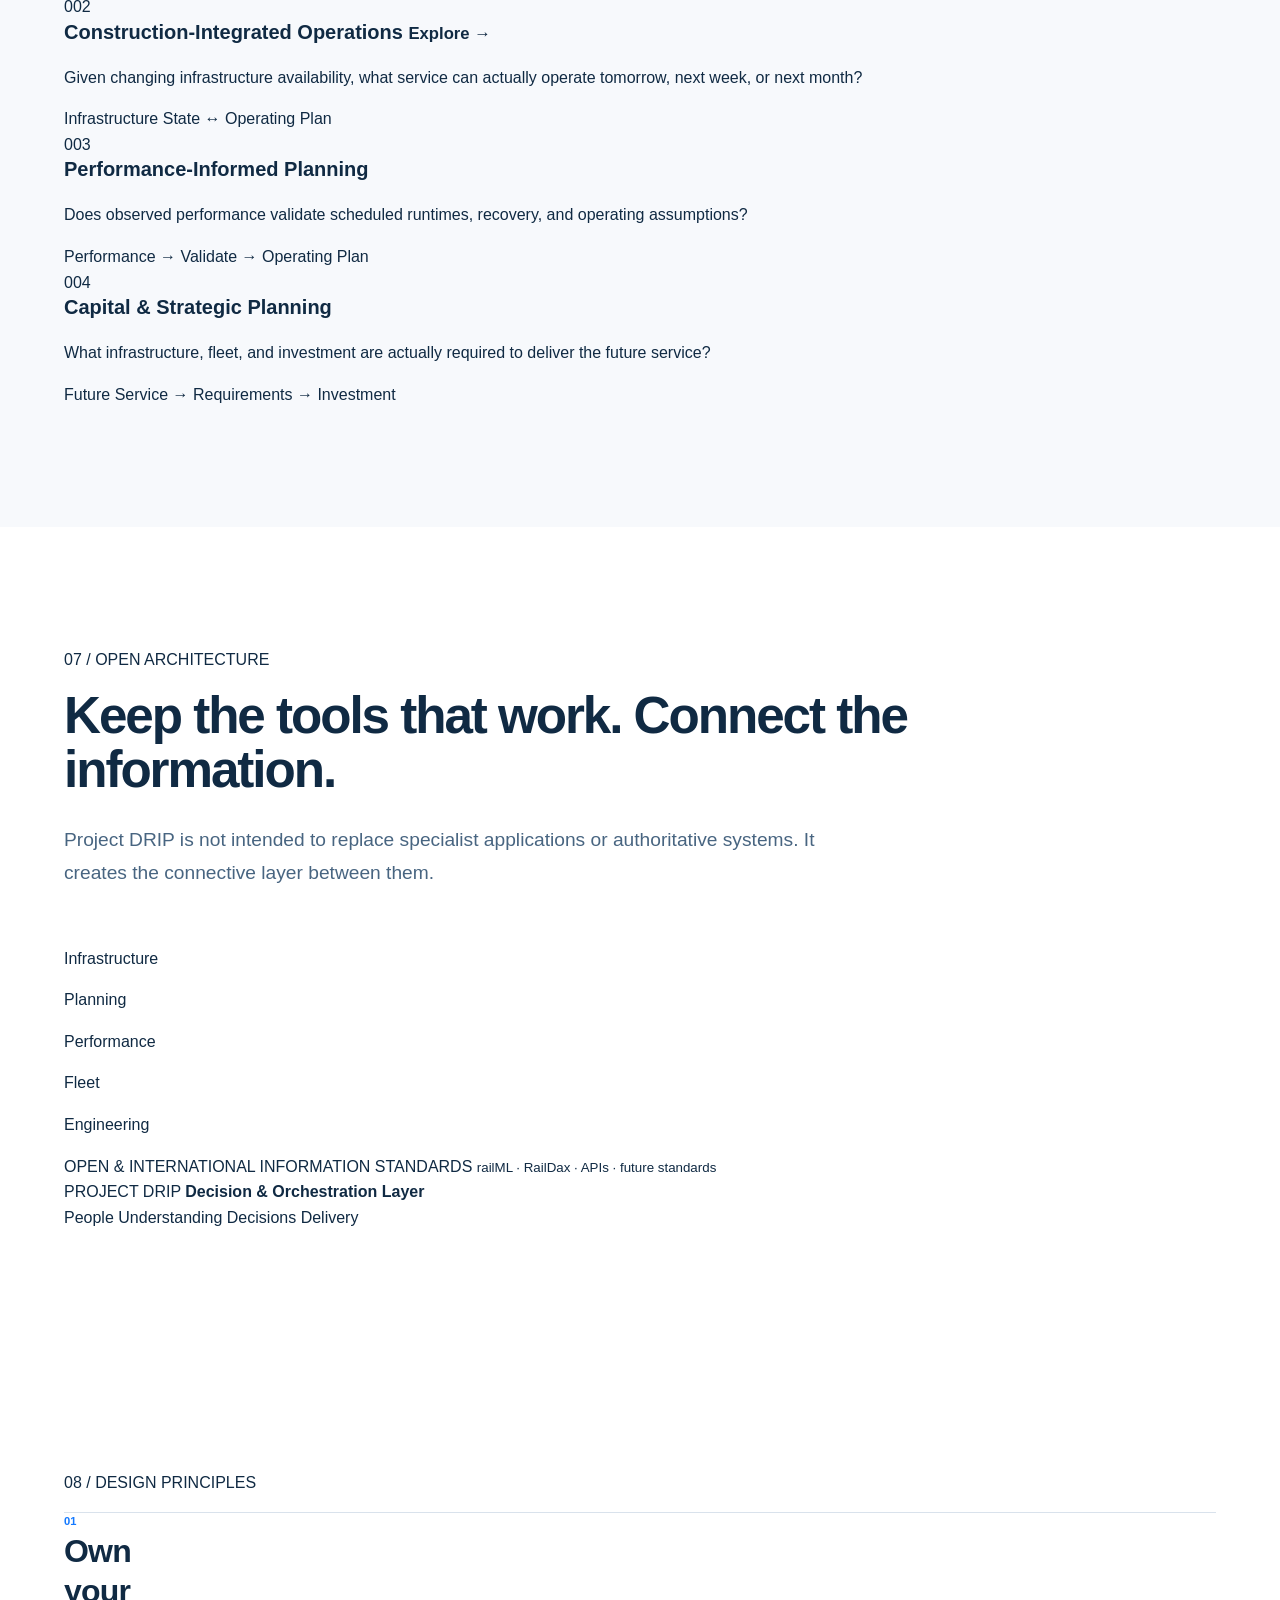
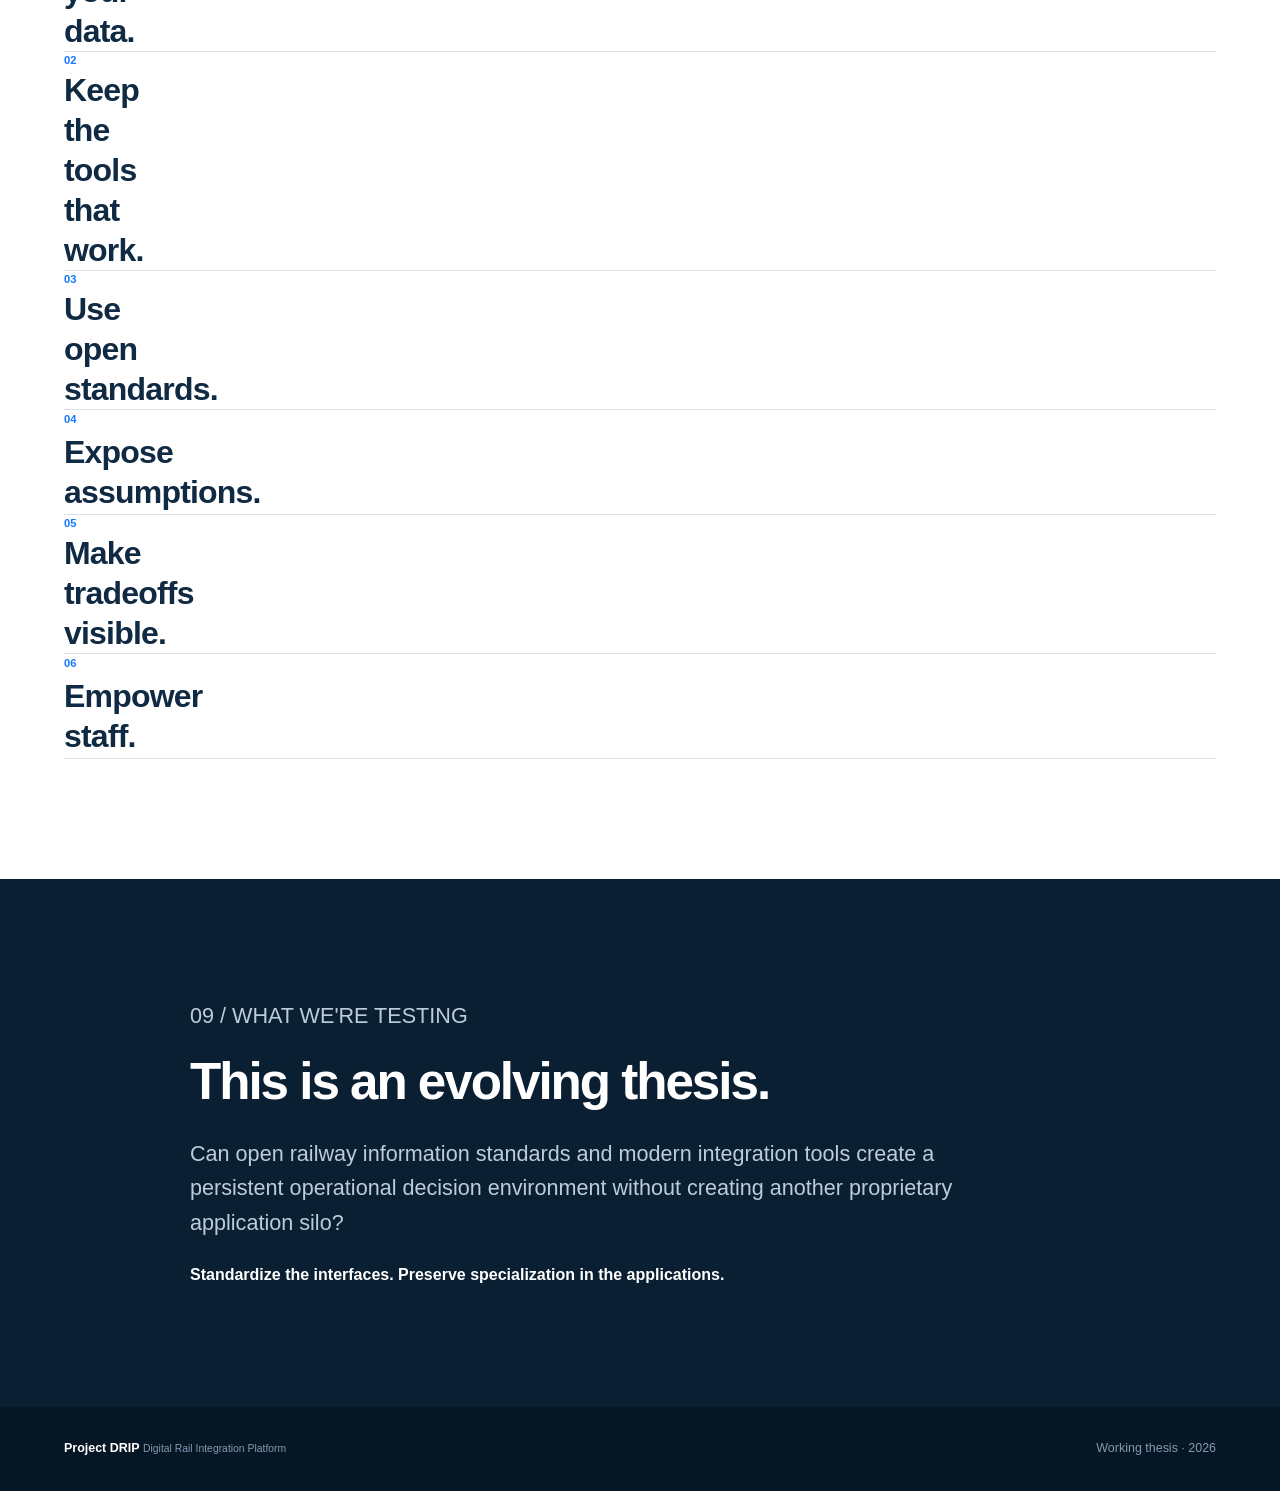
==== commit d5997b7b: "branding update" ====
--- a/index.html
+++ b/index.html
@@ -16,800 +16,977 @@
 
 <body>
 
+<header class="site-header">
+  <div class="container nav">
+
+    <a class="brand" href="#">
+      <span class="brand-mark"></span>
+      <span class="brand-text">
+        <strong>Project DRIP</strong>
+        <small>Digital Rail Integration Platform</small>
+      </span>
+    </a>
+
+    <nav>
+      <a href="#idea">The Idea</a>
+      <a href="#core">Operational Core</a>
+      <a href="#cases">Use Cases</a>
+      <a href="#architecture">Architecture</a>
+      <a href="#principles">Principles</a>
+    </nav>
+
+  </div>
+</header>
+
+
+<main>
+
   <!-- =====================================================
-       HEADER
+       HERO
        ===================================================== -->
 
-  <header class="site-header">
-    <div class="container nav">
-
-      <a class="brand" href="#">
-        Project DRIP
-        <small>Digital Rail Integration Platform</small>
-      </a>
-
-      <nav>
-        <a href="#idea">The Idea</a>
-        <a href="#core">How It Works</a>
-        <a href="#cases">Use Cases</a>
-        <a href="#architecture">Architecture</a>
-        <a href="#principles">Principles</a>
-      </nav>
-
-    </div>
-  </header>
-
-
-  <main>
-
-    <!-- =====================================================
-         HERO
-         ===================================================== -->
-
-    <section class="hero" id="idea">
-      <div class="container hero-content">
-
-        <p class="eyebrow">
-          PROJECT DRIP · DIGITAL RAIL INTEGRATION PLATFORM
-        </p>
-
-        <h1>
-          Start with the transport service
-          <span>you need to deliver.</span>
-        </h1>
-
-        <p class="hero-text">
-          Project DRIP is an evolving approach to connecting rail planning,
-          operations, infrastructure, assets, and performance around the
-          transport service an organization is responsible for delivering.
-        </p>
-
-        <p class="hero-principle">
-          Data-centric. Service-first. Application-neutral.
-        </p>
-
-      </div>
-    </section>
-
-
-    <!-- =====================================================
-         CLIENT NEED
-         ===================================================== -->
-
-    <section class="section client-need">
-      <div class="container">
-
-        <p class="eyebrow">THE CLIENT NEED</p>
-
-        <h2>
-          Build a more capable transportation organization.
-        </h2>
-
-        <p class="section-intro">
-          Across transportation agencies, the recurring challenge is not
-          simply a lack of software or analysis. Staff are responsible for
-          complex outcomes while information, workflows, and institutional
-          knowledge are fragmented across teams, consultants, contractors,
-          partners, and applications.
-        </p>
-
-
-        <div class="need-grid">
-
-          <!-- ORGANIZATIONAL GOALS -->
-
-          <div class="need-column">
-
-            <p class="need-label">ORGANIZATIONAL GOALS</p>
-
-            <div class="need-item">
-              <span class="need-number">01</span>
-              <div>
-                <h3>Increase staff capacity</h3>
-                <p>
-                  Give staff better access to the information and tools
-                  required to lead their own workstreams.
-                </p>
-              </div>
-            </div>
-
-            <div class="need-item">
-              <span class="need-number">02</span>
-              <div>
-                <h3>Strengthen ownership</h3>
-                <p>
-                  Keep the organization in control of its data, analysis,
-                  decisions, and institutional knowledge.
-                </p>
-              </div>
-            </div>
-
-            <div class="need-item">
-              <span class="need-number">03</span>
-              <div>
-                <h3>Improve coordination</h3>
-                <p>
-                  Allow teams to work horizontally across planning,
-                  operations, fleet, capital, finance, and other functions.
-                </p>
-              </div>
-            </div>
-
-            <div class="need-item">
-              <span class="need-number">04</span>
-              <div>
-                <h3>Lead the ecosystem</h3>
-                <p>
-                  Give the organization a stronger basis for coordinating
-                  operators, infrastructure owners, funders, maintainers,
-                  consultants, and other partners.
-                </p>
-              </div>
-            </div>
-
-          </div>
-
-
-          <!-- ENABLED THROUGH -->
-
-          <div class="need-column need-column-primary">
-
-            <p class="need-label">ENABLED THROUGH</p>
-
-            <h3 class="need-primary-title">
-              Integrated data and workflows
-            </h3>
-
-            <p class="need-primary-text">
-              Connect existing systems, teams, and information without
-              forcing every function into the same application.
-            </p>
-
-            <div class="need-flow">
-
-              <div>
-                <span>01</span>
-                <strong>Shared Data</strong>
-              </div>
-
-              <div class="need-flow-arrow">→</div>
-
-              <div>
-                <span>02</span>
-                <strong>Common Understanding</strong>
-              </div>
-
-              <div class="need-flow-arrow">→</div>
-
-              <div>
-                <span>03</span>
-                <strong>Better Decisions</strong>
-              </div>
-
-            </div>
-
-            <p class="need-primary-close">
-              The platform connects the work. It does not need to own
-              every application that produces it.
-            </p>
-
-          </div>
-
-
-          <!-- DESIGN FOR FUTURE -->
-
-          <div class="need-column">
-
-            <p class="need-label">DESIGN FOR THE FUTURE</p>
-
-            <div class="future-item">
-              <strong>Client-owned &amp; governed</strong>
-              <p>Data and institutional knowledge remain with the client.</p>
-            </div>
-
-            <div class="future-item">
-              <strong>Continuously validated</strong>
-              <p>Connected information can check and improve other information.</p>
-            </div>
-
-            <div class="future-item">
-              <strong>Interoperable &amp; portable</strong>
-              <p>Open standards reduce dependence on any single application.</p>
-            </div>
-
-            <div class="future-item">
-              <strong>Secure by design</strong>
-              <p>Access and information exchange reflect real data constraints.</p>
-            </div>
-
-            <div class="future-item">
-              <strong>Built for real users</strong>
-              <p>Strong UX makes integrated information useful to staff.</p>
-            </div>
-
-            <div class="future-item">
-              <strong>Ready for what comes next</strong>
-              <p>A governed data foundation can support future AI applications.</p>
-            </div>
-
-          </div>
-
-        </div>
-
-
-        <!-- NORTH STAR -->
-
-        <div class="north-star">
-
-          <span>NORTH STAR</span>
-
+  <section class="hero" id="idea">
+
+    <div class="hero-map" aria-hidden="true">
+
+      <svg viewBox="0 0 1200 620" preserveAspectRatio="none">
+
+        <path
+          class="map-line map-line-main"
+          d="M40,415
+             C170,415 210,415 310,415
+             S455,415 540,415
+             S690,320 770,320
+             S900,320 980,320
+             S1080,240 1170,240"
+        />
+
+        <path
+          class="map-line map-line-secondary"
+          d="M310,415
+             C310,330 310,275 310,180
+             S360,105 455,105"
+        />
+
+        <path
+          class="map-line map-line-secondary"
+          d="M770,320
+             C770,405 770,475 770,550"
+        />
+
+        <path
+          class="map-line map-line-secondary"
+          d="M540,415
+             C610,500 660,535 720,550"
+        />
+
+        <circle class="map-node" cx="155" cy="415" r="8"/>
+        <circle class="map-node" cx="310" cy="415" r="10"/>
+        <circle class="map-node" cx="540" cy="415" r="10"/>
+        <circle class="map-node" cx="770" cy="320" r="10"/>
+        <circle class="map-node" cx="980" cy="320" r="8"/>
+
+        <circle class="map-node-small" cx="310" cy="245" r="7"/>
+        <circle class="map-node-small" cx="770" cy="470" r="7"/>
+        <circle class="map-node-small" cx="660" cy="525" r="7"/>
+
+      </svg>
+
+    </div>
+
+    <div class="container hero-content">
+
+      <p class="route-label">
+        PROJECT DRIP · WORKING THESIS · 2026
+      </p>
+
+      <h1>
+        Start with the transport service
+        <span>you need to deliver.</span>
+      </h1>
+
+      <p class="hero-text">
+        Project DRIP connects rail planning, operations, infrastructure,
+        assets, and performance around the service an organization is
+        responsible for delivering.
+      </p>
+
+      <div class="hero-principles">
+        <span>Data-centric</span>
+        <span>Service-first</span>
+        <span>Application-neutral</span>
+      </div>
+
+    </div>
+
+  </section>
+
+
+  <!-- =====================================================
+       CLIENT NEED
+       ===================================================== -->
+
+  <section class="section client-need">
+
+    <div class="container">
+
+      <p class="section-code">01 / CLIENT NEED</p>
+
+      <h2>
+        Build a more capable
+        transportation organization.
+      </h2>
+
+      <p class="section-intro">
+        Across transportation agencies, staff are accountable for complex
+        outcomes while information, workflows, and institutional knowledge
+        remain fragmented across teams, consultants, contractors, partners,
+        and applications.
+      </p>
+
+
+      <div class="need-network">
+
+        <div class="network-column">
+
+          <p class="network-heading">ORGANIZATIONAL GOALS</p>
+
+          <div class="station-item">
+            <span class="station-dot"></span>
+            <div>
+              <h3>Increase staff capacity</h3>
+              <p>
+                Give staff access to the information and tools required to
+                lead their own workstreams.
+              </p>
+            </div>
+          </div>
+
+          <div class="station-item">
+            <span class="station-dot"></span>
+            <div>
+              <h3>Strengthen ownership</h3>
+              <p>
+                Keep the organization in control of its data, analysis,
+                decisions, and institutional knowledge.
+              </p>
+            </div>
+          </div>
+
+          <div class="station-item">
+            <span class="station-dot"></span>
+            <div>
+              <h3>Improve coordination</h3>
+              <p>
+                Allow teams to work horizontally across organizational
+                boundaries.
+              </p>
+            </div>
+          </div>
+
+          <div class="station-item">
+            <span class="station-dot"></span>
+            <div>
+              <h3>Lead the ecosystem</h3>
+              <p>
+                Coordinate operators, infrastructure owners, funders,
+                maintainers, consultants, and other partners.
+              </p>
+            </div>
+          </div>
+
+        </div>
+
+
+        <div class="network-spine">
+
+          <div class="spine-label">
+            ENABLED THROUGH
+          </div>
+
+          <div class="spine-line">
+
+            <div class="spine-stop">
+              <span></span>
+              <strong>Shared Data</strong>
+            </div>
+
+            <div class="spine-stop">
+              <span></span>
+              <strong>Common Understanding</strong>
+            </div>
+
+            <div class="spine-stop">
+              <span></span>
+              <strong>Better Decisions</strong>
+            </div>
+
+            <div class="spine-stop">
+              <span></span>
+              <strong>Stronger Ownership</strong>
+            </div>
+
+          </div>
+
+          <p>
+            Connect existing systems and workflows without forcing every
+            function into the same application.
+          </p>
+
+        </div>
+
+
+        <div class="network-column">
+
+          <p class="network-heading">DESIGN FOR THE FUTURE</p>
+
+          <div class="station-item future">
+            <span class="station-dot"></span>
+            <div>
+              <h3>Client-owned &amp; governed</h3>
+            </div>
+          </div>
+
+          <div class="station-item future">
+            <span class="station-dot"></span>
+            <div>
+              <h3>Continuously validated</h3>
+            </div>
+          </div>
+
+          <div class="station-item future">
+            <span class="station-dot"></span>
+            <div>
+              <h3>Interoperable &amp; portable</h3>
+            </div>
+          </div>
+
+          <div class="station-item future">
+            <span class="station-dot"></span>
+            <div>
+              <h3>Secure by design</h3>
+            </div>
+          </div>
+
+          <div class="station-item future">
+            <span class="station-dot"></span>
+            <div>
+              <h3>Built for real users</h3>
+            </div>
+          </div>
+
+          <div class="station-item future">
+            <span class="station-dot"></span>
+            <div>
+              <h3>Ready for future AI tools</h3>
+            </div>
+          </div>
+
+        </div>
+
+      </div>
+
+
+      <div class="north-star">
+
+        <span class="north-star-symbol">✦</span>
+
+        <div>
+          <p>NORTH STAR</p>
           <strong>
             The goal isn't a bigger platform.
             It's a more capable client organization.
           </strong>
-
-        </div>
-
-      </div>
-    </section>
-
-
-    <!-- =====================================================
-         THE PROBLEM
-         ===================================================== -->
-
-    <section class="section problem">
-      <div class="container">
-
-        <p class="eyebrow">THE INTEGRATION PROBLEM</p>
-
-        <h2>
-          Railways don't operate in silos.<br>
-          Their information often does.
-        </h2>
-
-        <p class="section-intro">
-          Rail organizations manage complex systems in which infrastructure,
-          operating plans, fleet, performance, capital programs, funding,
-          and organizational responsibilities are deeply interdependent.
-        </p>
-
-        <div class="domain-grid">
-
-          <div class="domain-card">
-            <span>01</span>
-            <h3>Infrastructure</h3>
-          </div>
-
-          <div class="domain-card">
-            <span>02</span>
-            <h3>Operations</h3>
-          </div>
-
-          <div class="domain-card">
-            <span>03</span>
-            <h3>Fleet</h3>
-          </div>
-
-          <div class="domain-card">
-            <span>04</span>
-            <h3>Performance</h3>
-          </div>
-
-          <div class="domain-card">
-            <span>05</span>
-            <h3>Capital</h3>
-          </div>
-
-        </div>
-
-        <p class="problem-close">
-          The challenge is often not the absence of information.
-          It is connecting that information across organizational and
-          system boundaries so people can understand dependencies,
-          manage tradeoffs, and make better decisions.
-        </p>
-
-      </div>
-    </section>
-
-
-    <!-- =====================================================
-         OPERATIONAL CORE
-         ===================================================== -->
-
-    <section class="section core" id="core">
-      <div class="container">
-
-        <p class="eyebrow">THE OPERATIONAL CORE</p>
-
-        <h2>
-          Connect the service to the railway that delivers it.
-        </h2>
-
-        <p class="section-intro">
-          In rail, the operating plan sits at the core. It combines the
-          service an organization intends to deliver with the infrastructure
-          available to deliver it. Performance provides the feedback loop
-          to validate and calibrate both.
-        </p>
-
-
-        <div class="core-model">
-
-          <div class="core-input">
-
-            <div class="model-box">
-              <span>SERVICE</span>
-              <strong>Service Plan</strong>
-            </div>
-
-            <div class="plus">+</div>
-
-            <div class="model-box">
-              <span>NETWORK</span>
-              <strong>Infrastructure</strong>
-            </div>
-
-          </div>
-
-          <div class="arrow-down">↓</div>
-
-          <div class="model-box model-primary">
-            <span>OPERATIONAL CORE</span>
-            <strong>Operating Plan</strong>
-          </div>
-
-          <div class="arrow-down">↓</div>
-
-          <div class="model-box">
-            <span>VALIDATION &amp; CALIBRATION</span>
+        </div>
+
+      </div>
+
+    </div>
+
+  </section>
+
+
+  <!-- =====================================================
+       INTEGRATION PROBLEM
+       ===================================================== -->
+
+  <section class="section problem">
+
+    <div class="container">
+
+      <p class="section-code">02 / INTEGRATION PROBLEM</p>
+
+      <h2>
+        Railways don't operate in silos.<br>
+        Their information often does.
+      </h2>
+
+      <p class="section-intro">
+        Infrastructure, operating plans, fleet, performance, capital
+        programs, funding, and organizational responsibilities are deeply
+        interdependent.
+      </p>
+
+
+      <div class="domain-line">
+
+        <div class="domain-stop">
+          <span class="domain-node"></span>
+          <p>Infrastructure</p>
+        </div>
+
+        <div class="domain-stop">
+          <span class="domain-node"></span>
+          <p>Operations</p>
+        </div>
+
+        <div class="domain-stop">
+          <span class="domain-node"></span>
+          <p>Fleet</p>
+        </div>
+
+        <div class="domain-stop">
+          <span class="domain-node"></span>
+          <p>Performance</p>
+        </div>
+
+        <div class="domain-stop">
+          <span class="domain-node"></span>
+          <p>Capital</p>
+        </div>
+
+      </div>
+
+
+      <p class="problem-close">
+        The challenge is often not the absence of information.
+        It is connecting that information across organizational and system
+        boundaries so staff can understand dependencies, manage tradeoffs,
+        and make better decisions.
+      </p>
+
+    </div>
+
+  </section>
+
+
+  <!-- =====================================================
+       OPERATIONAL CORE
+       ===================================================== -->
+
+  <section class="section operational-core" id="core">
+
+    <div class="container">
+
+      <p class="section-code">03 / OPERATIONAL CORE</p>
+
+      <h2>
+        The operating plan is the
+        core representation of the railway.
+      </h2>
+
+      <p class="section-intro">
+        The service plan defines what the organization intends to deliver.
+        Infrastructure defines where it can be delivered. The operating
+        plan reconciles the two. Performance and simulation test whether
+        that representation works in reality.
+      </p>
+
+
+      <div class="rail-core-map">
+
+        <div class="core-route route-service">
+
+          <div class="core-station">
+            <span></span>
+            <small>SERVICE</small>
+            <strong>Service Plan</strong>
+          </div>
+
+        </div>
+
+
+        <div class="core-route route-infrastructure">
+
+          <div class="core-station">
+            <span></span>
+            <small>NETWORK</small>
+            <strong>Infrastructure</strong>
+          </div>
+
+        </div>
+
+
+        <div class="core-junction">
+
+          <div class="junction-node"></div>
+
+          <small>OPERATIONAL CORE</small>
+
+          <strong>Operating Plan</strong>
+
+          <p>
+            How the service is actually intended to operate over the network.
+          </p>
+
+        </div>
+
+
+        <div class="core-route route-validation">
+
+          <div class="core-station">
+            <span></span>
+            <small>VALIDATION</small>
             <strong>Performance / Simulation</strong>
           </div>
 
-          <div class="feedback">
-            ↳ validate · learn · calibrate ↵
-          </div>
-
-        </div>
-
-
-        <p class="core-expansion">
-          Once this relationship is established, fleet, maintenance,
-          capital programs, finance, business planning, and strategy can
-          connect to the same operational basis.
-        </p>
-
-      </div>
-    </section>
-
-
-    <!-- =====================================================
-         CRIS → RAILPAAS → DRIP
-         ===================================================== -->
-
-    <section class="section evolution">
-      <div class="container">
-
-        <p class="eyebrow">FROM IMPLEMENTATION TO PLATFORM</p>
-
-        <h2>
-          Project DRIP grew out of work we've already been doing.
-        </h2>
-
-        <p class="section-intro">
-          CRIS began as an effort to help a statewide rail authority connect
-          information that had historically been managed through separate
-          organizations, workstreams, consultants, and applications.
-        </p>
-
-
-        <div class="evolution-model">
-
-          <div class="evolution-stage">
-
-            <p class="stage-label">CRIS</p>
-
-            <h3>Connect the program.</h3>
+        </div>
+
+
+        <div class="feedback-route">
+          <span>validate</span>
+          <span>learn</span>
+          <span>calibrate</span>
+        </div>
+
+      </div>
+
+
+      <div class="extension-map">
+
+        <p>CONNECT OUTWARD</p>
+
+        <div>
+          <span>Fleet</span>
+          <span>Maintenance</span>
+          <span>Construction</span>
+          <span>Capital</span>
+          <span>Finance</span>
+          <span>Strategy</span>
+        </div>
+
+      </div>
+
+    </div>
+
+  </section>
+
+
+  <!-- =====================================================
+       FROM CRIS TO DRIP
+       ===================================================== -->
+
+  <section class="section evolution">
+
+    <div class="container">
+
+      <p class="section-code">04 / FROM IMPLEMENTATION TO PLATFORM</p>
+
+      <h2>
+        Project DRIP grew out of
+        work we've already been doing.
+      </h2>
+
+      <p class="section-intro">
+        CRIS began as an effort to help a statewide rail authority connect
+        information historically managed through separate organizations,
+        workstreams, consultants, and applications.
+      </p>
+
+
+      <div class="evolution-line">
+
+        <div class="evolution-stop">
+
+          <span class="evolution-node"></span>
+
+          <p class="stage-label">CRIS</p>
+
+          <h3>Connect the program.</h3>
+
+          <p>
+            Infrastructure, operating plans, fleet, performance, and capital
+            information begin working together.
+          </p>
+
+        </div>
+
+
+        <div class="evolution-stop">
+
+          <span class="evolution-node"></span>
+
+          <p class="stage-label">RAILPAAS</p>
+
+          <h3>Make the approach reusable.</h3>
+
+          <p>
+            Standardize recurring integrations, relationships, validation
+            logic, and workflows.
+          </p>
+
+        </div>
+
+
+        <div class="evolution-stop evolution-stop-primary">
+
+          <span class="evolution-node"></span>
+
+          <p class="stage-label">PROJECT DRIP</p>
+
+          <h3>Build the orchestration layer.</h3>
+
+          <p>
+            Connect specialist applications around a common operational
+            representation while preserving ownership and application choice.
+          </p>
+
+        </div>
+
+      </div>
+
+
+      <p class="evolution-close">
+        The hypothesis is that these are not separate digital projects.
+        They are different implementations of a common approach to managing
+        the railway as an integrated operational system.
+      </p>
+
+    </div>
+
+  </section>
+
+
+  <!-- =====================================================
+       APPROACH
+       ===================================================== -->
+
+  <section class="section workflow">
+
+    <div class="container">
+
+      <p class="section-code light">
+        05 / THE APPROACH
+      </p>
+
+      <div class="workflow-route">
+
+        <div class="workflow-stop">
+
+          <span class="workflow-node"></span>
+
+          <p>01</p>
+
+          <h3>Connect</h3>
+
+          <small>
+            Bring authoritative information together.
+          </small>
+
+        </div>
+
+
+        <div class="workflow-stop">
+
+          <span class="workflow-node"></span>
+
+          <p>02</p>
+
+          <h3>Validate</h3>
+
+          <small>
+            Identify inconsistencies and assumptions.
+          </small>
+
+        </div>
+
+
+        <div class="workflow-stop">
+
+          <span class="workflow-node"></span>
+
+          <p>03</p>
+
+          <h3>Understand</h3>
+
+          <small>
+            Make dependencies and tradeoffs visible.
+          </small>
+
+        </div>
+
+
+        <div class="workflow-stop">
+
+          <span class="workflow-node"></span>
+
+          <p>04</p>
+
+          <h3>Decide</h3>
+
+          <small>
+            Give staff a common basis for action.
+          </small>
+
+        </div>
+
+      </div>
+
+    </div>
+
+  </section>
+
+
+  <!-- =====================================================
+       USE CASES
+       ===================================================== -->
+
+  <section class="section cases" id="cases">
+
+    <div class="container">
+
+      <p class="section-code">06 / EMERGING USE CASES</p>
+
+      <h2>
+        Different questions.
+        A common operational core.
+      </h2>
+
+      <p class="section-intro">
+        Each use case begins with a real service-delivery decision and
+        connects the information required to manage it.
+      </p>
+
+
+      <div class="case-list">
+
+        <article class="case-row">
+
+          <div class="case-route-number">
+            001
+          </div>
+
+          <div class="case-route-mark">
+            <span></span>
+          </div>
+
+          <div class="case-content">
+
+            <h3>Fleet &amp; Service Planning</h3>
 
             <p>
-              Bring infrastructure, operating plans, fleet, performance,
-              and capital-program information into a common decision
-              environment.
+              Can the available fleet deliver the operating plan, what
+              interventions sustain it, and what will future service require?
             </p>
 
-          </div>
-
-
-          <div class="evolution-arrow">→</div>
-
-
-          <div class="evolution-stage">
-
-            <p class="stage-label">RAILPAAS</p>
-
-            <h3>Make the approach reusable.</h3>
+            <div class="relationship-label">
+              Fleet State ↔ Operating Plan
+            </div>
+
+          </div>
+
+        </article>
+
+
+        <a
+          class="case-row case-row-link"
+          href="construction-operations.html"
+        >
+
+          <div class="case-route-number">
+            002
+          </div>
+
+          <div class="case-route-mark">
+            <span></span>
+          </div>
+
+          <div class="case-content">
+
+            <h3>
+              Construction-Integrated Operations
+              <small>Explore →</small>
+            </h3>
 
             <p>
-              Standardize the relationships, integrations, validation logic,
-              and workflows that recur across rail organizations and projects.
+              Given changing infrastructure availability, what service can
+              actually operate tomorrow, next week, or next month?
             </p>
 
-          </div>
-
-
-          <div class="evolution-arrow">→</div>
-
-
-          <div class="evolution-stage evolution-stage-primary">
-
-            <p class="stage-label">PROJECT DRIP</p>
-
-            <h3>Build the orchestration layer.</h3>
+            <div class="relationship-label">
+              Infrastructure State ↔ Operating Plan
+            </div>
+
+          </div>
+
+        </a>
+
+
+        <article class="case-row">
+
+          <div class="case-route-number">
+            003
+          </div>
+
+          <div class="case-route-mark">
+            <span></span>
+          </div>
+
+          <div class="case-content">
+
+            <h3>Performance-Informed Planning</h3>
 
             <p>
-              Connect specialist applications around a common operational
-              representation of the railway while preserving client ownership,
-              open standards, and application choice.
+              Does observed performance validate scheduled runtimes,
+              recovery, and operating assumptions?
             </p>
 
-          </div>
-
-        </div>
-
-
-        <p class="evolution-close">
-          The hypothesis is that these are not separate digital projects.
-          They are different implementations of a common approach to managing
-          the railway as an integrated operational system.
-        </p>
-
-      </div>
-    </section>
-
-
-    <!-- =====================================================
-         THE APPROACH
-         ===================================================== -->
-
-    <section class="section workflow">
-      <div class="container">
-
-        <p class="eyebrow">THE APPROACH</p>
-
-        <div class="workflow-grid">
-
-          <div>
-            <span>01</span>
-            <h3>Connect</h3>
+            <div class="relationship-label">
+              Performance → Validate → Operating Plan
+            </div>
+
+          </div>
+
+        </article>
+
+
+        <article class="case-row">
+
+          <div class="case-route-number">
+            004
+          </div>
+
+          <div class="case-route-mark">
+            <span></span>
+          </div>
+
+          <div class="case-content">
+
+            <h3>Capital &amp; Strategic Planning</h3>
+
             <p>
-              Bring authoritative information together without requiring
-              every organization to abandon the systems that already work.
+              What infrastructure, fleet, and investment are actually
+              required to deliver the future service?
             </p>
-          </div>
-
-          <div>
-            <span>02</span>
-            <h3>Validate</h3>
-            <p>
-              Identify inconsistencies between infrastructure, plans,
-              resources, assumptions, and observed performance.
-            </p>
-          </div>
-
-          <div>
-            <span>03</span>
-            <h3>Understand</h3>
-            <p>
-              Make dependencies, constraints, validity, and tradeoffs
-              visible across organizational boundaries.
-            </p>
-          </div>
-
-          <div>
-            <span>04</span>
-            <h3>Decide</h3>
-            <p>
-              Give transportation staff a common environment for exploring
-              alternatives and making informed decisions.
-            </p>
-          </div>
-
-        </div>
-
-      </div>
-    </section>
-
-
-    <!-- =====================================================
-         USE CASES
-         ===================================================== -->
-
-    <section class="section cases" id="cases">
-      <div class="container">
-
-        <p class="eyebrow">EMERGING USE CASES</p>
-
-        <h2>
-          Different questions. A common operational core.
-        </h2>
-
-        <p class="section-intro">
-          The platform does not begin with a universal application.
-          It begins with a real decision or delivery problem and connects
-          the information required to solve it.
-        </p>
-
-
-        <div class="case-grid">
-
-          <!-- CASE 001 -->
-
-          <article class="case-card">
-
-            <p class="case-number">USE CASE 001</p>
-
-            <h3>Fleet &amp; Service Planning</h3>
-
-            <p>
-              Connect fleet condition and availability with current and
-              future operating plans to understand what service can actually
-              be delivered and what needs to be maintained, overhauled,
-              replaced, or procured.
-            </p>
-
-            <div class="case-relationship">
-              Fleet State ↔ Operating Plan
-            </div>
-
-            <div class="case-tags">
-              <span>Fleet</span>
-              <span>Maintenance</span>
-              <span>Operations</span>
-              <span>Capital</span>
-            </div>
-
-          </article>
-
-
-          <!-- CASE 002 -->
-
-          <a class="case-card" href="construction-operations.html">
-
-            <p class="case-number">USE CASE 002 · EXPLORE →</p>
-
-            <h3>Construction-Integrated Operations</h3>
-
-            <p>
-              Align changing infrastructure states, work windows, outages,
-              and restrictions with tactical timetables so planners only
-              build service against infrastructure that is actually available.
-            </p>
-
-            <div class="case-relationship">
-              Infrastructure State ↔ Operating Plan
-            </div>
-
-            <div class="case-tags">
-              <span>Infrastructure</span>
-              <span>Timetable</span>
-              <span>Validity</span>
-            </div>
-
-          </a>
-
-
-          <!-- CASE 003 -->
-
-          <article class="case-card">
-
-            <p class="case-number">USE CASE 003</p>
-
-            <h3>Performance-Informed Planning</h3>
-
-            <p>
-              Use observed operations to validate scheduled runtimes,
-              recovery, operating assumptions, and recurring conflicts
-              and feed what is learned back into future operating plans.
-            </p>
-
-            <div class="case-relationship">
-              Performance → Validate → Operating Plan
-            </div>
-
-            <div class="case-tags">
-              <span>Performance</span>
-              <span>Operations</span>
-              <span>Calibration</span>
-            </div>
-
-          </article>
-
-
-          <!-- CASE 004 -->
-
-          <article class="case-card">
-
-            <p class="case-number">USE CASE 004</p>
-
-            <h3>Capital &amp; Strategic Planning</h3>
-
-            <p>
-              Test future service concepts against fleet, infrastructure,
-              and operational requirements so capital investments remain
-              tied to a clear and validated transport-service need.
-            </p>
-
-            <div class="case-relationship">
+
+            <div class="relationship-label">
               Future Service → Requirements → Investment
             </div>
 
-            <div class="case-tags">
-              <span>Strategy</span>
-              <span>Infrastructure</span>
-              <span>Fleet</span>
-              <span>Capital</span>
-            </div>
-
-          </article>
-
-        </div>
-
-      </div>
-    </section>
-
-
-    <!-- =====================================================
-         ARCHITECTURE
-         ===================================================== -->
-
-    <section class="section architecture" id="architecture">
-      <div class="container">
-
-        <p class="eyebrow">OPEN ARCHITECTURE</p>
-
-        <h2>
-          Keep the tools that work.<br>
-          Connect the information.
-        </h2>
-
-        <p class="section-intro">
-          Project DRIP is not intended to replace every specialist
-          application or system of record. It creates an orchestration
-          layer through which those systems can contribute to a common
-          operational and decision environment.
-        </p>
-
-
-        <div class="architecture-model">
-
-          <div class="architecture-row source-row">
-            <div>Infrastructure</div>
-            <div>Planning</div>
-            <div>Performance</div>
-            <div>Fleet</div>
-            <div>Engineering</div>
-          </div>
-
-          <div class="architecture-arrow">↓</div>
-
-          <div class="standards-layer">
-            OPEN &amp; INTERNATIONAL INFORMATION STANDARDS
-          </div>
-
-          <div class="architecture-arrow">↓</div>
-
-          <div class="platform-layer">
-            <span>PROJECT DRIP</span>
-            <strong>Decision &amp; Orchestration Layer</strong>
-          </div>
-
-          <div class="architecture-arrow">↓</div>
-
-          <div class="outcome-row">
-            <div>People</div>
-            <div>Decisions</div>
-            <div>Delivery</div>
-          </div>
-
-        </div>
-
-      </div>
-    </section>
-
-
-    <!-- =====================================================
-         PRINCIPLES
-         ===================================================== -->
-
-    <section class="section principles" id="principles">
-      <div class="container">
-
-        <p class="eyebrow">DESIGN PRINCIPLES</p>
-
-        <div class="principle-list">
-
-          <div>
-            <span>01</span>
-            <h3>Own your data.</h3>
-          </div>
-
-          <div>
-            <span>02</span>
-            <h3>Keep the tools that work.</h3>
-          </div>
-
-          <div>
-            <span>03</span>
-            <h3>Use open standards.</h3>
-          </div>
-
-          <div>
-            <span>04</span>
-            <h3>Expose assumptions.</h3>
-          </div>
-
-          <div>
-            <span>05</span>
-            <h3>Make tradeoffs visible.</h3>
-          </div>
-
-          <div>
-            <span>06</span>
-            <h3>Empower staff.</h3>
-          </div>
-
-        </div>
-
-      </div>
-    </section>
-
-
-    <!-- =====================================================
-         THESIS
-         ===================================================== -->
-
-    <section class="section thesis">
-      <div class="container thesis-content">
-
-        <p class="eyebrow">WHAT WE'RE TESTING</p>
-
-        <h2>
-          This is an evolving thesis.
-        </h2>
-
-        <p>
-          Can open railway information standards and modern integration
-          tools create a persistent operational decision environment
-          without creating another proprietary application silo?
-        </p>
-
-        <p class="thesis-close">
-          Standardize the interfaces.<br>
+          </div>
+
+        </article>
+
+      </div>
+
+    </div>
+
+  </section>
+
+
+  <!-- =====================================================
+       ARCHITECTURE
+       ===================================================== -->
+
+  <section class="section architecture" id="architecture">
+
+    <div class="container">
+
+      <p class="section-code">07 / OPEN ARCHITECTURE</p>
+
+      <h2>
+        Keep the tools that work.
+        Connect the information.
+      </h2>
+
+      <p class="section-intro">
+        Project DRIP is not intended to replace specialist applications or
+        authoritative systems. It creates the connective layer between them.
+      </p>
+
+
+      <div class="architecture-map">
+
+        <div class="source-line">
+
+          <div class="source-stop">
+            <span></span>
+            <p>Infrastructure</p>
+          </div>
+
+          <div class="source-stop">
+            <span></span>
+            <p>Planning</p>
+          </div>
+
+          <div class="source-stop">
+            <span></span>
+            <p>Performance</p>
+          </div>
+
+          <div class="source-stop">
+            <span></span>
+            <p>Fleet</p>
+          </div>
+
+          <div class="source-stop">
+            <span></span>
+            <p>Engineering</p>
+          </div>
+
+        </div>
+
+
+        <div class="standards-band">
+          <span>OPEN &amp; INTERNATIONAL INFORMATION STANDARDS</span>
+          <small>railML · RailDax · APIs · future standards</small>
+        </div>
+
+
+        <div class="drip-band">
+
+          <span>PROJECT DRIP</span>
+
+          <strong>
+            Decision &amp; Orchestration Layer
+          </strong>
+
+        </div>
+
+
+        <div class="outcome-line">
+
+          <span>People</span>
+          <span>Understanding</span>
+          <span>Decisions</span>
+          <span>Delivery</span>
+
+        </div>
+
+      </div>
+
+    </div>
+
+  </section>
+
+
+  <!-- =====================================================
+       PRINCIPLES
+       ===================================================== -->
+
+  <section class="section principles" id="principles">
+
+    <div class="container">
+
+      <p class="section-code">08 / DESIGN PRINCIPLES</p>
+
+      <div class="principle-list">
+
+        <div>
+          <span class="principle-index">01</span>
+          <span class="principle-line"></span>
+          <h3>Own your data.</h3>
+        </div>
+
+        <div>
+          <span class="principle-index">02</span>
+          <span class="principle-line"></span>
+          <h3>Keep the tools that work.</h3>
+        </div>
+
+        <div>
+          <span class="principle-index">03</span>
+          <span class="principle-line"></span>
+          <h3>Use open standards.</h3>
+        </div>
+
+        <div>
+          <span class="principle-index">04</span>
+          <span class="principle-line"></span>
+          <h3>Expose assumptions.</h3>
+        </div>
+
+        <div>
+          <span class="principle-index">05</span>
+          <span class="principle-line"></span>
+          <h3>Make tradeoffs visible.</h3>
+        </div>
+
+        <div>
+          <span class="principle-index">06</span>
+          <span class="principle-line"></span>
+          <h3>Empower staff.</h3>
+        </div>
+
+      </div>
+
+    </div>
+
+  </section>
+
+
+  <!-- =====================================================
+       CLOSING
+       ===================================================== -->
+
+  <section class="section thesis">
+
+    <div class="container thesis-content">
+
+      <p class="section-code light">
+        09 / WHAT WE'RE TESTING
+      </p>
+
+      <h2>
+        This is an evolving thesis.
+      </h2>
+
+      <p>
+        Can open railway information standards and modern integration
+        tools create a persistent operational decision environment without
+        creating another proprietary application silo?
+      </p>
+
+
+      <div class="closing-route">
+
+        <span class="closing-node"></span>
+
+        <strong>
+          Standardize the interfaces.
+        </strong>
+
+        <span class="closing-line"></span>
+
+        <strong>
           Preserve specialization in the applications.
-        </p>
-
-      </div>
-    </section>
-
-  </main>
-
-
-  <!-- =====================================================
-       FOOTER
-       ===================================================== -->
-
-  <footer>
-    <div class="container footer-content">
-
+        </strong>
+
+      </div>
+
+    </div>
+
+  </section>
+
+</main>
+
+
+<footer>
+
+  <div class="container footer-content">
+
+    <div>
       <strong>Project DRIP</strong>
-
-      <span>
-        Digital Rail Integration Platform · Working thesis · 2026
-      </span>
-
-    </div>
-  </footer>
+      <small>Digital Rail Integration Platform</small>
+    </div>
+
+    <span>
+      Working thesis · 2026
+    </span>
+
+  </div>
+
+</footer>
 
 </body>
 </html>
--- a/style.css
+++ b/style.css
@@ -1,15 +1,27 @@
 /* =========================================================
-   Project DRIP v0.2
+   PROJECT DRIP v0.3
+   Digital Rail Integration Platform
+   ========================================================= */
+
+
+/* =========================================================
+   VARIABLES
    ========================================================= */
 
 :root {
   --ink: #102a43;
   --ink-light: #486581;
+
   --blue: #1479ff;
   --blue-dark: #075cc5;
   --blue-pale: #edf6ff;
-  --green: #12a67a;
-  --amber: #d98b18;
+
+  --green: #14835f;
+  --green-pale: #f0f8f4;
+
+  --amber: #d99a21;
+  --amber-pale: #fffaf0;
+
   --paper: #ffffff;
   --off-white: #f7f9fc;
   --line: #d9e2ec;
@@ -20,7 +32,9 @@
 }
 
 
-/* ---------- RESET ---------- */
+/* =========================================================
+   RESET
+   ========================================================= */
 
 * {
   box-sizing: border-box;
@@ -59,7 +73,9 @@
 }
 
 
-/* ---------- TYPOGRAPHY ---------- */
+/* =========================================================
+   TYPOGRAPHY
+   ========================================================= */
 
 h1,
 h2,
@@ -116,7 +132,9 @@
 }
 
 
-/* ---------- HEADER ---------- */
+/* =========================================================
+   HEADER
+   ========================================================= */
 
 .site-header {
   position: sticky;
@@ -125,6 +143,7 @@
 
   background: rgba(255, 255, 255, 0.94);
   border-bottom: 1px solid var(--line);
+
   backdrop-filter: blur(12px);
 }
 
@@ -172,7 +191,9 @@
 }
 
 
-/* ---------- HERO ---------- */
+/* =========================================================
+   HERO
+   ========================================================= */
 
 .hero {
   min-height: 82vh;
@@ -215,7 +236,9 @@
 }
 
 
-/* ---------- GENERAL SECTIONS ---------- */
+/* =========================================================
+   GENERAL SECTIONS
+   ========================================================= */
 
 .section {
   padding: 120px 0;
@@ -227,7 +250,208 @@
 }
 
 
-/* ---------- PROBLEM / DOMAINS ---------- */
+/* =========================================================
+   CLIENT NEED
+   ========================================================= */
+
+.client-need {
+  background: var(--paper);
+}
+
+.need-grid {
+  display: grid;
+  grid-template-columns: 1fr 1.15fr 1fr;
+  gap: 24px;
+
+  margin-top: 60px;
+}
+
+
+/* ---- Need columns ---- */
+
+.need-column {
+  padding: 34px;
+
+  background: var(--paper);
+  border: 1px solid var(--line);
+  border-radius: var(--radius);
+}
+
+.need-column-primary {
+  background: var(--blue-pale);
+  border-color: #b9dcff;
+}
+
+.need-label {
+  margin-bottom: 34px;
+
+  color: var(--blue);
+  font-size: 0.68rem;
+  font-weight: 800;
+  letter-spacing: 0.13em;
+}
+
+
+/* ---- Organizational goals ---- */
+
+.need-item {
+  padding: 20px 0;
+
+  display: grid;
+  grid-template-columns: 34px 1fr;
+  gap: 10px;
+
+  border-bottom: 1px solid var(--line);
+}
+
+.need-item:last-child {
+  border-bottom: none;
+}
+
+.need-number {
+  color: var(--green);
+  font-size: 0.65rem;
+  font-weight: 800;
+}
+
+.need-item h3 {
+  margin-bottom: 7px;
+
+  font-size: 1rem;
+}
+
+.need-item p {
+  margin-bottom: 0;
+
+  color: var(--ink-light);
+  font-size: 0.86rem;
+  line-height: 1.55;
+}
+
+
+/* ---- Integration column ---- */
+
+.need-primary-title {
+  max-width: 300px;
+
+  font-size: 1.8rem;
+  letter-spacing: -0.025em;
+}
+
+.need-primary-text {
+  color: var(--ink-light);
+}
+
+.need-flow {
+  margin-top: 42px;
+
+  display: grid;
+  grid-template-columns: 1fr auto 1fr auto 1fr;
+  align-items: center;
+  gap: 8px;
+}
+
+.need-flow > div:not(.need-flow-arrow) {
+  text-align: center;
+}
+
+.need-flow span {
+  display: block;
+  margin-bottom: 8px;
+
+  color: var(--blue);
+  font-size: 0.62rem;
+  font-weight: 800;
+}
+
+.need-flow strong {
+  display: block;
+
+  font-size: 0.75rem;
+  line-height: 1.35;
+}
+
+.need-flow-arrow {
+  color: var(--blue);
+  font-size: 1rem;
+}
+
+.need-primary-close {
+  margin-top: 45px;
+  padding-top: 20px;
+
+  color: var(--blue-dark);
+  border-top: 1px solid #b9dcff;
+
+  font-size: 0.88rem;
+  font-weight: 650;
+}
+
+
+/* ---- Future design ---- */
+
+.future-item {
+  padding: 15px 0;
+
+  border-bottom: 1px solid var(--line);
+}
+
+.future-item:last-child {
+  border-bottom: none;
+}
+
+.future-item strong {
+  display: block;
+
+  font-size: 0.9rem;
+}
+
+.future-item p {
+  margin: 5px 0 0;
+
+  color: var(--ink-light);
+  font-size: 0.78rem;
+  line-height: 1.45;
+}
+
+
+/* ---- North star ---- */
+
+.north-star {
+  margin-top: 28px;
+  padding: 27px 32px;
+
+  display: flex;
+  align-items: center;
+  gap: 32px;
+
+  background: var(--amber-pale);
+  border: 1px solid #efd08a;
+  border-radius: var(--radius);
+}
+
+.north-star span {
+  flex: 0 0 auto;
+
+  padding-right: 30px;
+
+  color: var(--amber);
+  border-right: 1px solid #efd08a;
+
+  font-size: 0.7rem;
+  font-weight: 800;
+  letter-spacing: 0.13em;
+}
+
+.north-star strong {
+  font-size: 1.2rem;
+  letter-spacing: -0.01em;
+}
+
+
+/* =========================================================
+   PROBLEM / DOMAINS
+   ========================================================= */
 
 .domain-grid {
   display: grid;
@@ -271,7 +495,9 @@
 }
 
 
-/* ---------- CORE MODEL ---------- */
+/* =========================================================
+   OPERATIONAL CORE
+   ========================================================= */
 
 .core-model {
   max-width: 760px;
@@ -353,7 +579,9 @@
 }
 
 
-/* ---------- EVOLUTION / CRIS ---------- */
+/* =========================================================
+   EVOLUTION / CRIS
+   ========================================================= */
 
 .evolution {
   background: var(--blue-pale);
@@ -400,7 +628,7 @@
 }
 
 .evolution-stage-primary p:not(.stage-label) {
-  color: rgba(255, 255, 255, 0.78);
+  color: rgba(255, 255, 255, 0.82);
 }
 
 .evolution-arrow {
@@ -418,7 +646,9 @@
 }
 
 
-/* ---------- WORKFLOW ---------- */
+/* =========================================================
+   WORKFLOW
+   ========================================================= */
 
 .workflow {
   color: white;
@@ -464,7 +694,9 @@
 }
 
 
-/* ---------- CASES ---------- */
+/* =========================================================
+   USE CASES
+   ========================================================= */
 
 .case-grid {
   display: grid;
@@ -546,7 +778,9 @@
 }
 
 
-/* ---------- ARCHITECTURE ---------- */
+/* =========================================================
+   ARCHITECTURE
+   ========================================================= */
 
 .architecture-model {
   margin-top: 70px;
@@ -629,7 +863,9 @@
 }
 
 
-/* ---------- PRINCIPLES ---------- */
+/* =========================================================
+   PRINCIPLES
+   ========================================================= */
 
 .principles {
   background: var(--paper);
@@ -663,7 +899,9 @@
 }
 
 
-/* ---------- THESIS ---------- */
+/* =========================================================
+   THESIS
+   ========================================================= */
 
 .thesis {
   color: white;
@@ -701,7 +939,9 @@
 }
 
 
-/* ---------- DETAILED USE CASE ---------- */
+/* =========================================================
+   DETAILED USE CASE PAGE
+   ========================================================= */
 
 .use-case-hero {
   padding: 120px 0 90px;
@@ -798,6 +1038,7 @@
 
 .tool-close {
   margin: 0 auto;
+
   text-align: center;
 }
 
@@ -821,7 +1062,9 @@
 }
 
 
-/* ---------- FOOTER ---------- */
+/* =========================================================
+   FOOTER
+   ========================================================= */
 
 footer {
   padding: 32px 0;
@@ -842,7 +1085,9 @@
 }
 
 
-/* ---------- RESPONSIVE ---------- */
+/* =========================================================
+   RESPONSIVE
+   ========================================================= */
 
 @media (max-width: 850px) {
 
@@ -857,6 +1102,40 @@
   .section {
     padding: 85px 0;
   }
+
+
+  /* Client need */
+
+  .need-grid {
+    grid-template-columns: 1fr;
+  }
+
+  .need-flow {
+    grid-template-columns: 1fr;
+    gap: 15px;
+  }
+
+  .need-flow-arrow {
+    transform: rotate(90deg);
+
+    justify-self: center;
+  }
+
+  .north-star {
+    flex-direction: column;
+    align-items: flex-start;
+  }
+
+  .north-star span {
+    padding-right: 0;
+    padding-bottom: 12px;
+
+    border-right: none;
+    border-bottom: 1px solid #efd08a;
+  }
+
+
+  /* General grids */
 
   .domain-grid,
   .case-grid,
@@ -870,6 +1149,9 @@
     border-bottom: 1px solid var(--line);
   }
 
+
+  /* Operational core */
+
   .core-input {
     grid-template-columns: 1fr;
   }
@@ -878,14 +1160,21 @@
     margin: -10px 0;
   }
 
+
+  /* Evolution */
+
   .evolution-model {
     grid-template-columns: 1fr;
   }
 
   .evolution-arrow {
     transform: rotate(90deg);
+
     justify-self: center;
   }
+
+
+  /* Architecture */
 
   .architecture-row {
     grid-template-columns: 1fr;
@@ -894,6 +1183,9 @@
   .architecture-model {
     padding: 24px;
   }
+
+
+  /* Detailed use cases */
 
   .case-flow,
   .tool-model,
@@ -904,11 +1196,498 @@
   .flow-arrow,
   .tool-connection {
     transform: rotate(90deg);
+
     justify-self: center;
   }
+
+
+  /* Footer */
 
   .footer-content {
     gap: 15px;
     flex-direction: column;
   }
-}
+
+}
+
+/* =========================================================
+   PRINT / PDF REVIEW MODE
+   Makes Project DRIP easy to print and mark up
+   ========================================================= */
+
+@media print {
+
+  /* ---------- PAGE SETUP ---------- */
+
+  @page {
+    size: Letter portrait;
+    margin: 0.55in;
+  }
+
+  * {
+    -webkit-print-color-adjust: exact !important;
+    print-color-adjust: exact !important;
+  }
+
+  html {
+    scroll-behavior: auto;
+  }
+
+  body {
+    margin: 0;
+    background: white;
+    color: var(--ink);
+    font-size: 10pt;
+    line-height: 1.45;
+  }
+
+  .container {
+    width: 100%;
+    max-width: none;
+    margin: 0;
+  }
+
+
+  /* ---------- REMOVE WEBSITE NAVIGATION ---------- */
+
+  .site-header {
+    display: none !important;
+  }
+
+  footer {
+    margin-top: 0;
+    padding: 20px 0;
+  }
+
+
+  /* ---------- GENERAL PRINT SPACING ---------- */
+
+  .section {
+    padding: 38px 0;
+  }
+
+  h1,
+  h2,
+  h3 {
+    break-after: avoid-page;
+    page-break-after: avoid;
+  }
+
+  p {
+    orphans: 3;
+    widows: 3;
+  }
+
+  h1 {
+    font-size: 38pt;
+    line-height: 0.98;
+  }
+
+  h2 {
+    font-size: 25pt;
+    line-height: 1.05;
+  }
+
+  h3 {
+    font-size: 13pt;
+  }
+
+  .eyebrow {
+    font-size: 7pt;
+  }
+
+  .section-intro {
+    margin-bottom: 25px;
+    font-size: 11pt;
+  }
+
+
+  /* =========================================================
+     HERO — REVIEW COVER PAGE
+     ========================================================= */
+
+  .hero {
+    min-height: 0;
+    height: 9.1in;
+
+    display: flex;
+    align-items: center;
+
+    padding: 0;
+
+    break-after: page;
+    page-break-after: always;
+  }
+
+  .hero h1 {
+    max-width: 7in;
+    font-size: 48pt;
+  }
+
+  .hero-text {
+    max-width: 6.5in;
+    font-size: 13pt;
+  }
+
+  .hero-principle {
+    font-size: 10pt;
+  }
+
+
+  /* =========================================================
+     CLIENT NEED
+     Keep the framework together where possible
+     ========================================================= */
+
+  .client-need {
+    break-before: page;
+    page-break-before: always;
+  }
+
+  .need-grid {
+    grid-template-columns: 1fr 1.1fr 1fr;
+    gap: 12px;
+
+    margin-top: 25px;
+  }
+
+  .need-column {
+    padding: 18px;
+
+    break-inside: avoid;
+    page-break-inside: avoid;
+  }
+
+  .need-label {
+    margin-bottom: 18px;
+    font-size: 6.5pt;
+  }
+
+  .need-item {
+    padding: 11px 0;
+    grid-template-columns: 25px 1fr;
+  }
+
+  .need-item h3 {
+    font-size: 9pt;
+  }
+
+  .need-item p {
+    font-size: 7.5pt;
+  }
+
+  .need-primary-title {
+    font-size: 15pt;
+  }
+
+  .need-primary-text {
+    font-size: 8.5pt;
+  }
+
+  .need-flow {
+    margin-top: 24px;
+  }
+
+  .need-flow strong {
+    font-size: 6.5pt;
+  }
+
+  .need-primary-close {
+    margin-top: 25px;
+    font-size: 7.5pt;
+  }
+
+  .future-item {
+    padding: 8px 0;
+  }
+
+  .future-item strong {
+    font-size: 8pt;
+  }
+
+  .future-item p {
+    font-size: 6.8pt;
+  }
+
+  .north-star {
+    margin-top: 16px;
+    padding: 16px 20px;
+
+    break-inside: avoid;
+    page-break-inside: avoid;
+  }
+
+  .north-star strong {
+    font-size: 10pt;
+  }
+
+
+  /* =========================================================
+     INTEGRATION PROBLEM
+     ========================================================= */
+
+  .problem {
+    break-before: page;
+    page-break-before: always;
+  }
+
+  .domain-grid {
+    margin: 28px 0;
+
+    break-inside: avoid;
+    page-break-inside: avoid;
+  }
+
+  .domain-card {
+    min-height: 100px;
+    padding: 16px;
+  }
+
+  .domain-card span {
+    margin-bottom: 22px;
+  }
+
+
+  /* =========================================================
+     OPERATIONAL CORE
+     ========================================================= */
+
+  .core {
+    break-before: page;
+    page-break-before: always;
+  }
+
+  .core-model {
+    margin: 30px auto 25px;
+
+    break-inside: avoid;
+    page-break-inside: avoid;
+  }
+
+  .model-box {
+    padding: 16px 20px;
+  }
+
+  .arrow-down {
+    margin: 10px 0;
+  }
+
+
+  /* =========================================================
+     CRIS → RAILPAAS → DRIP
+     ========================================================= */
+
+  .evolution {
+    break-before: page;
+    page-break-before: always;
+  }
+
+  .evolution-model {
+    margin: 30px 0 25px;
+    gap: 12px;
+
+    break-inside: avoid;
+    page-break-inside: avoid;
+  }
+
+  .evolution-stage {
+    padding: 18px;
+  }
+
+  .stage-label {
+    margin-bottom: 22px;
+  }
+
+
+  /* =========================================================
+     CONNECT → VALIDATE → UNDERSTAND → DECIDE
+     ========================================================= */
+
+  .workflow {
+    break-before: page;
+    page-break-before: always;
+  }
+
+  .workflow-grid {
+    break-inside: avoid;
+    page-break-inside: avoid;
+  }
+
+  .workflow-grid > div {
+    min-height: 190px;
+    padding: 20px;
+  }
+
+  .workflow-grid span {
+    margin-bottom: 35px;
+  }
+
+  .workflow-grid h3 {
+    font-size: 13pt;
+  }
+
+  .workflow-grid p {
+    font-size: 8pt;
+  }
+
+
+  /* =========================================================
+     USE CASES
+     ========================================================= */
+
+  .cases {
+    break-before: page;
+    page-break-before: always;
+  }
+
+  .case-grid {
+    gap: 14px;
+    margin-top: 30px;
+  }
+
+  .case-card {
+    min-height: 275px;
+    padding: 20px;
+
+    break-inside: avoid;
+    page-break-inside: avoid;
+  }
+
+  .case-number {
+    margin-bottom: 30px;
+  }
+
+  .case-card h3 {
+    font-size: 13pt;
+  }
+
+  .case-card > p:not(.case-number) {
+    font-size: 8.5pt;
+  }
+
+  .case-relationship {
+    margin: 15px 0;
+    padding: 9px 11px;
+
+    font-size: 7.5pt;
+  }
+
+  .case-tags span {
+    padding: 4px 7px;
+    font-size: 6pt;
+  }
+
+
+  /* =========================================================
+     ARCHITECTURE
+     ========================================================= */
+
+  .architecture {
+    break-before: page;
+    page-break-before: always;
+  }
+
+  .architecture-model {
+    margin-top: 30px;
+    padding: 25px;
+
+    break-inside: avoid;
+    page-break-inside: avoid;
+  }
+
+
+  /* =========================================================
+     PRINCIPLES
+     ========================================================= */
+
+  .principles {
+    break-before: page;
+    page-break-before: always;
+  }
+
+  .principle-list > div {
+    min-height: 62px;
+  }
+
+  .principle-list h3 {
+    font-size: 15pt;
+  }
+
+
+  /* =========================================================
+     THESIS / CLOSING PAGE
+     ========================================================= */
+
+  .thesis {
+    min-height: 8.5in;
+
+    display: flex;
+    align-items: center;
+
+    break-before: page;
+    page-break-before: always;
+  }
+
+  .thesis h2 {
+    font-size: 30pt;
+  }
+
+  .thesis-content > p:not(.eyebrow):not(.thesis-close) {
+    font-size: 13pt;
+  }
+
+
+  /* =========================================================
+     DETAILED USE CASE PAGES
+     ========================================================= */
+
+  .use-case-hero {
+    min-height: 8.5in;
+
+    display: flex;
+    align-items: center;
+
+    padding: 0;
+
+    break-after: page;
+    page-break-after: always;
+  }
+
+  .case-flow {
+    gap: 7px;
+
+    break-inside: avoid;
+    page-break-inside: avoid;
+  }
+
+  .flow-box {
+    padding: 14px;
+  }
+
+  .flow-box span {
+    margin-bottom: 20px;
+  }
+
+  .flow-box strong {
+    font-size: 9pt;
+  }
+
+  .flow-box p {
+    font-size: 7pt;
+  }
+
+  .tool-model,
+  .before-after {
+    break-inside: avoid;
+    page-break-inside: avoid;
+  }
+
+
+  /* ---------- LINKS ---------- */
+
+  a {
+    color: inherit !important;
+    text-decoration: none !important;
+  }
+
+}
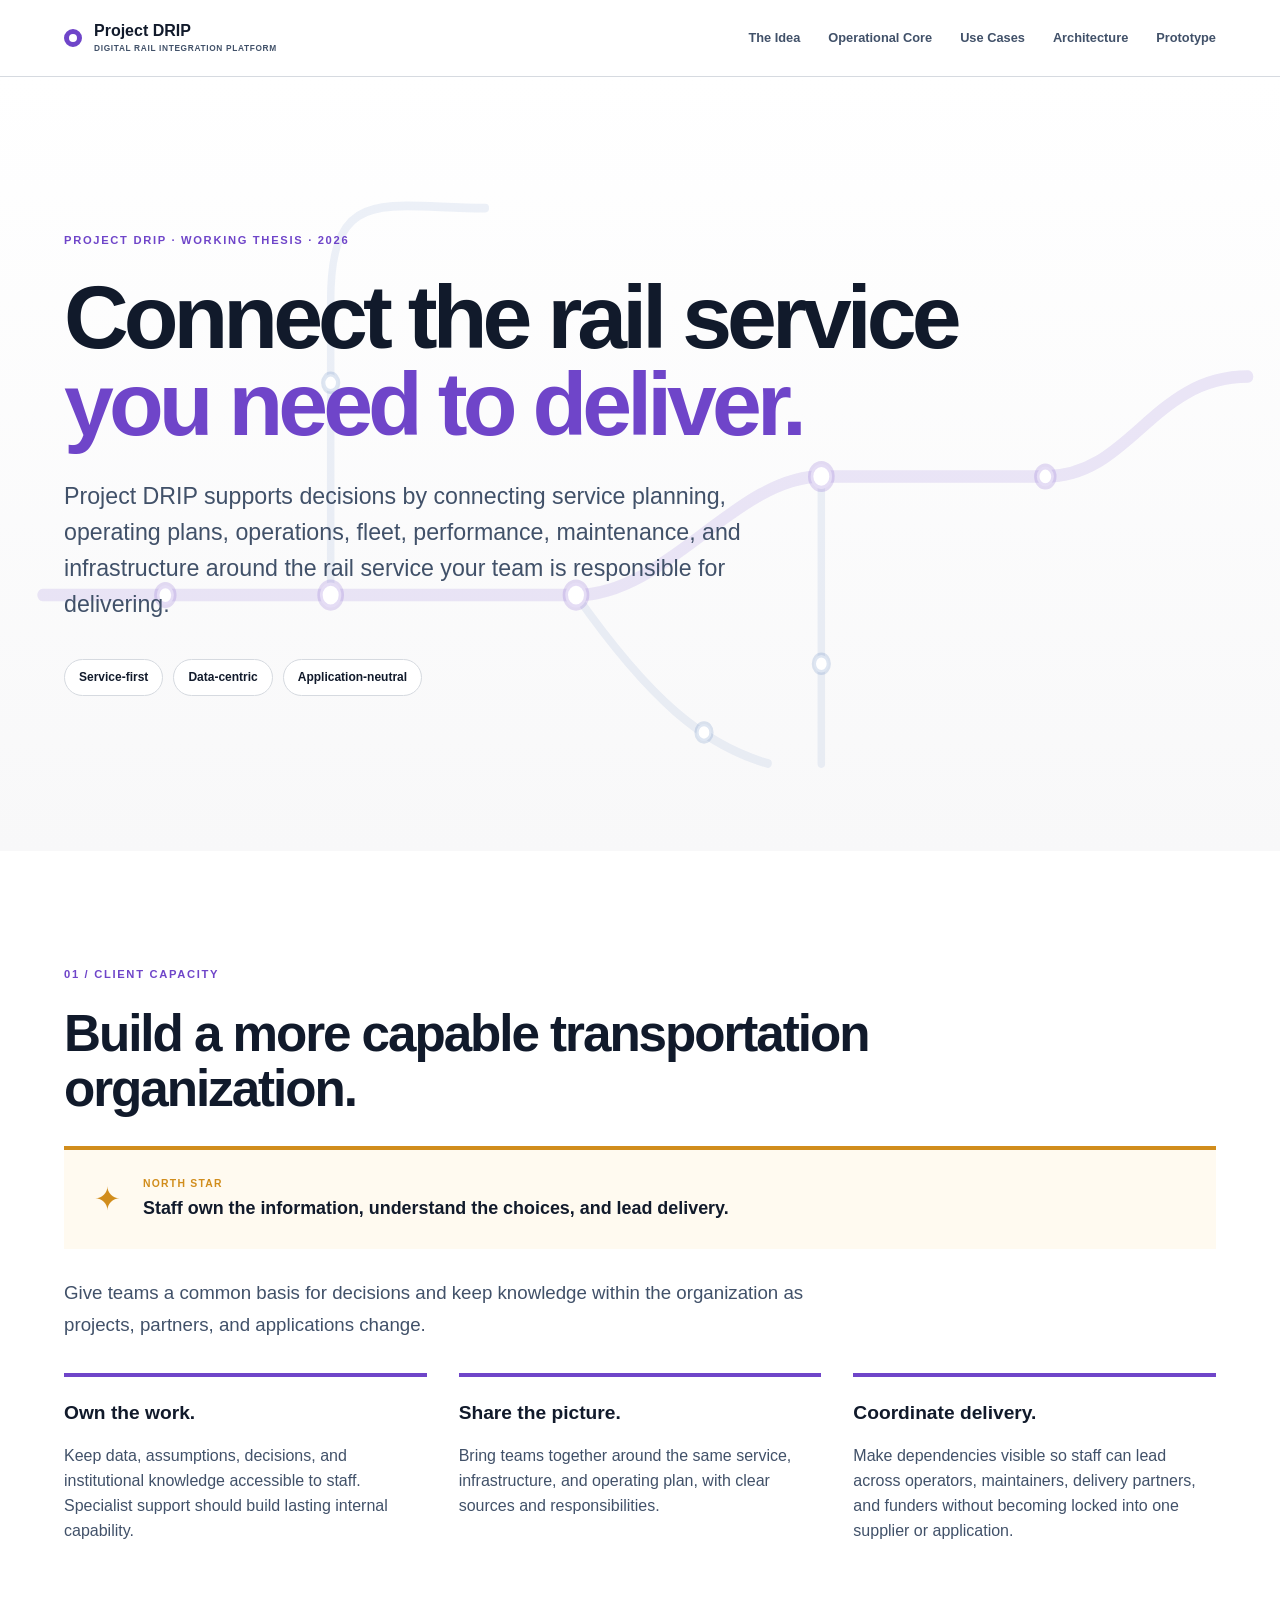
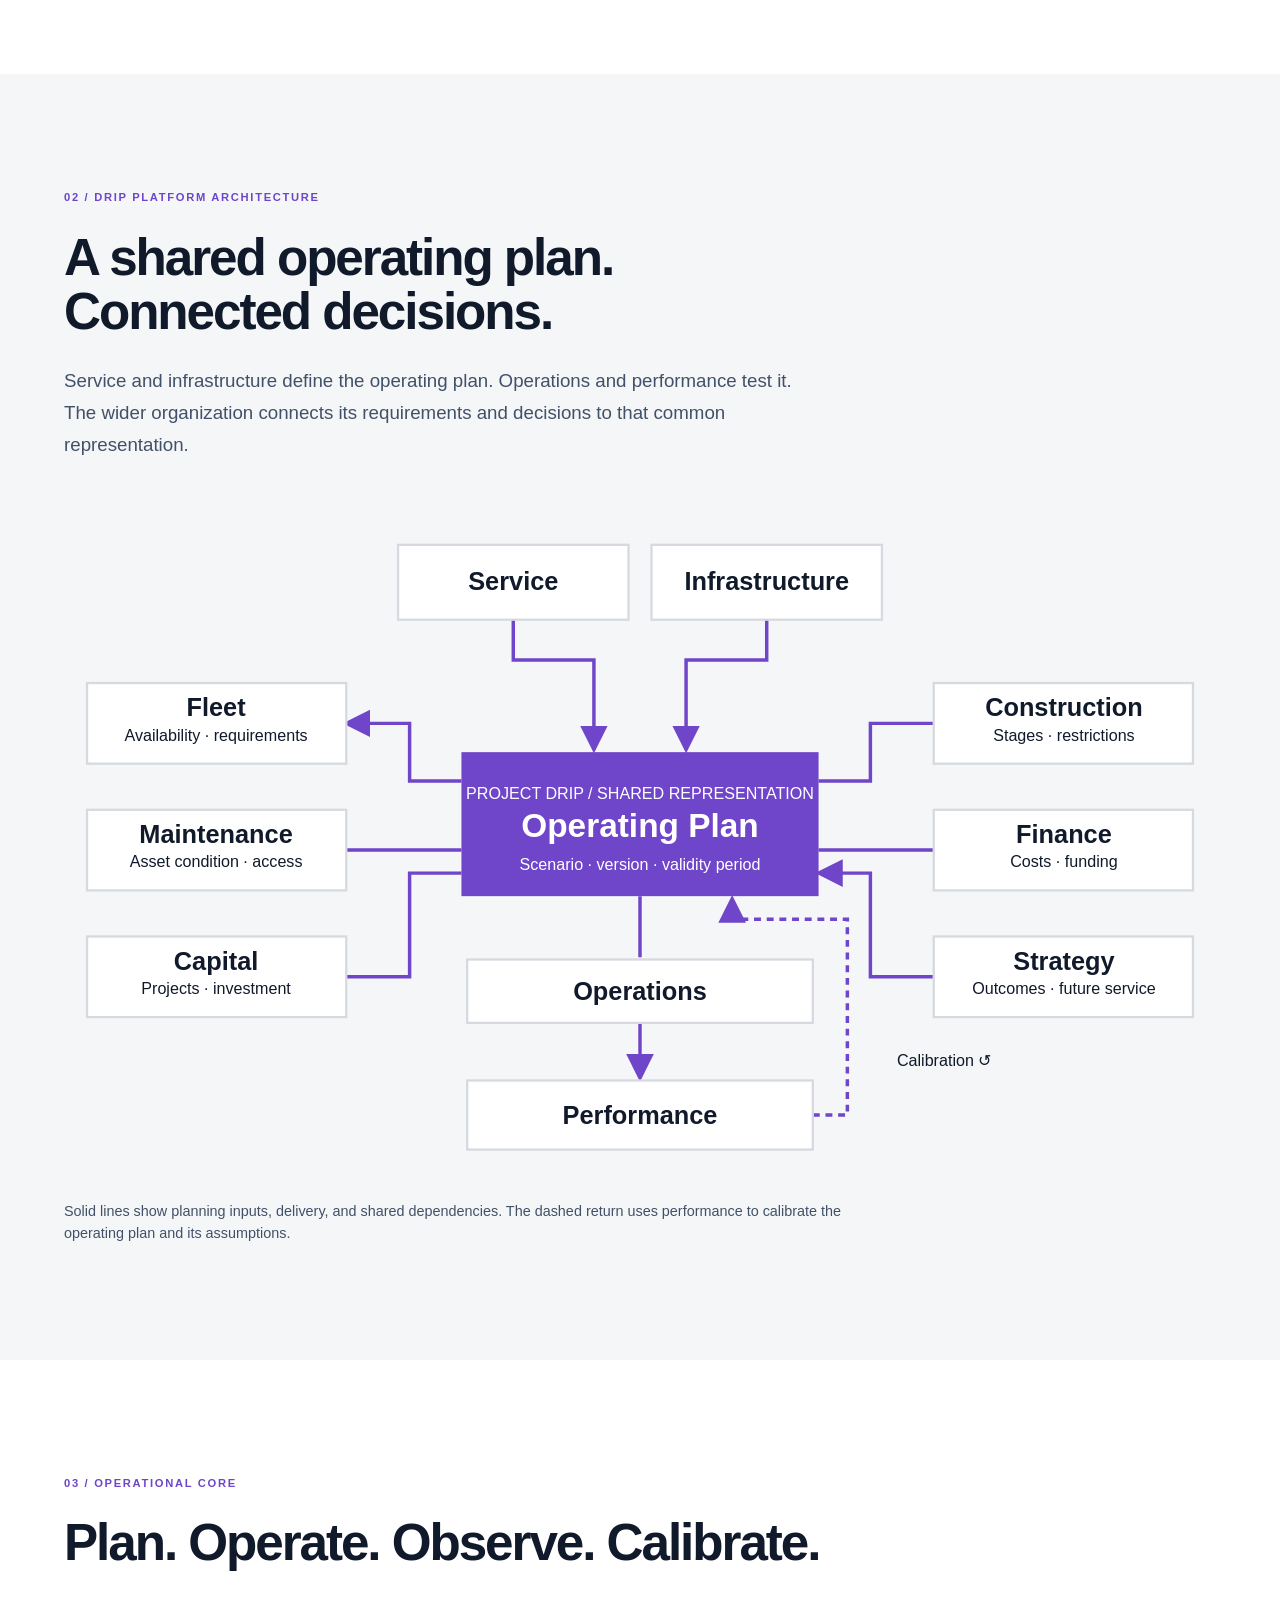
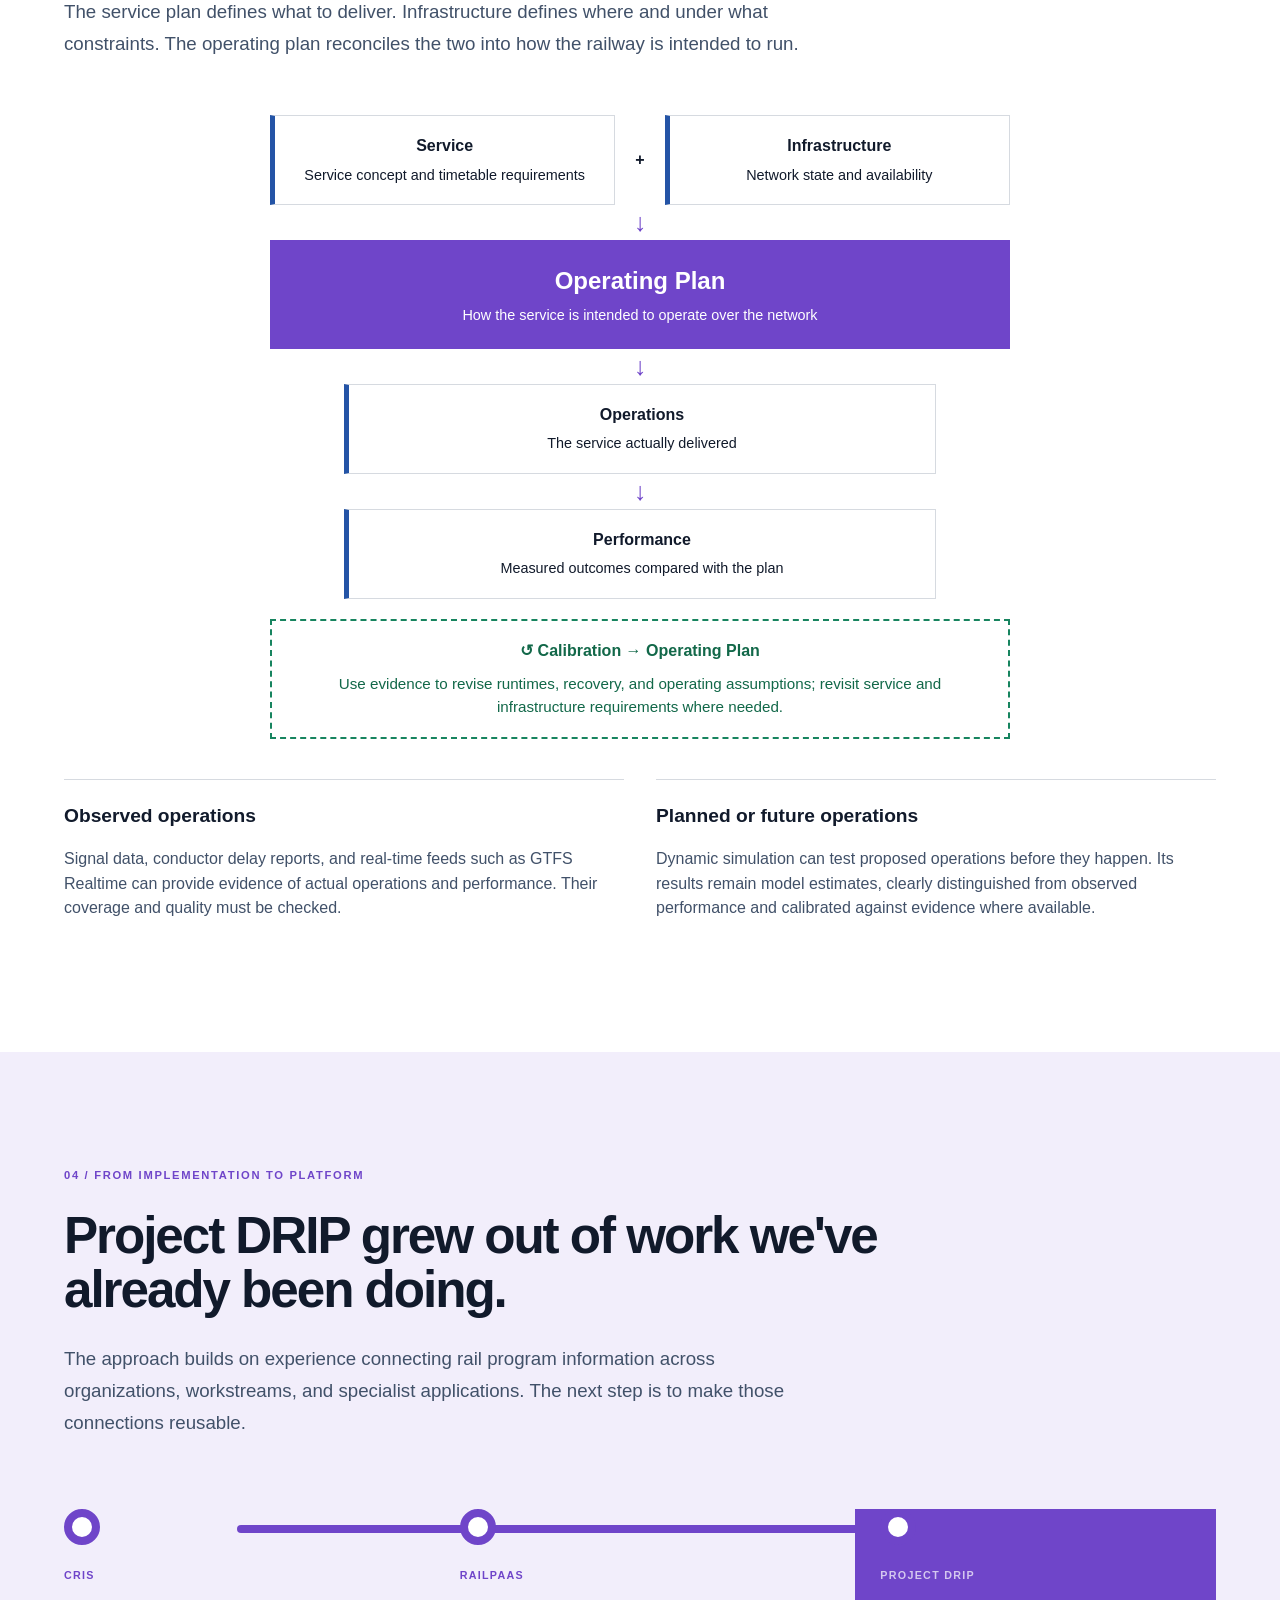
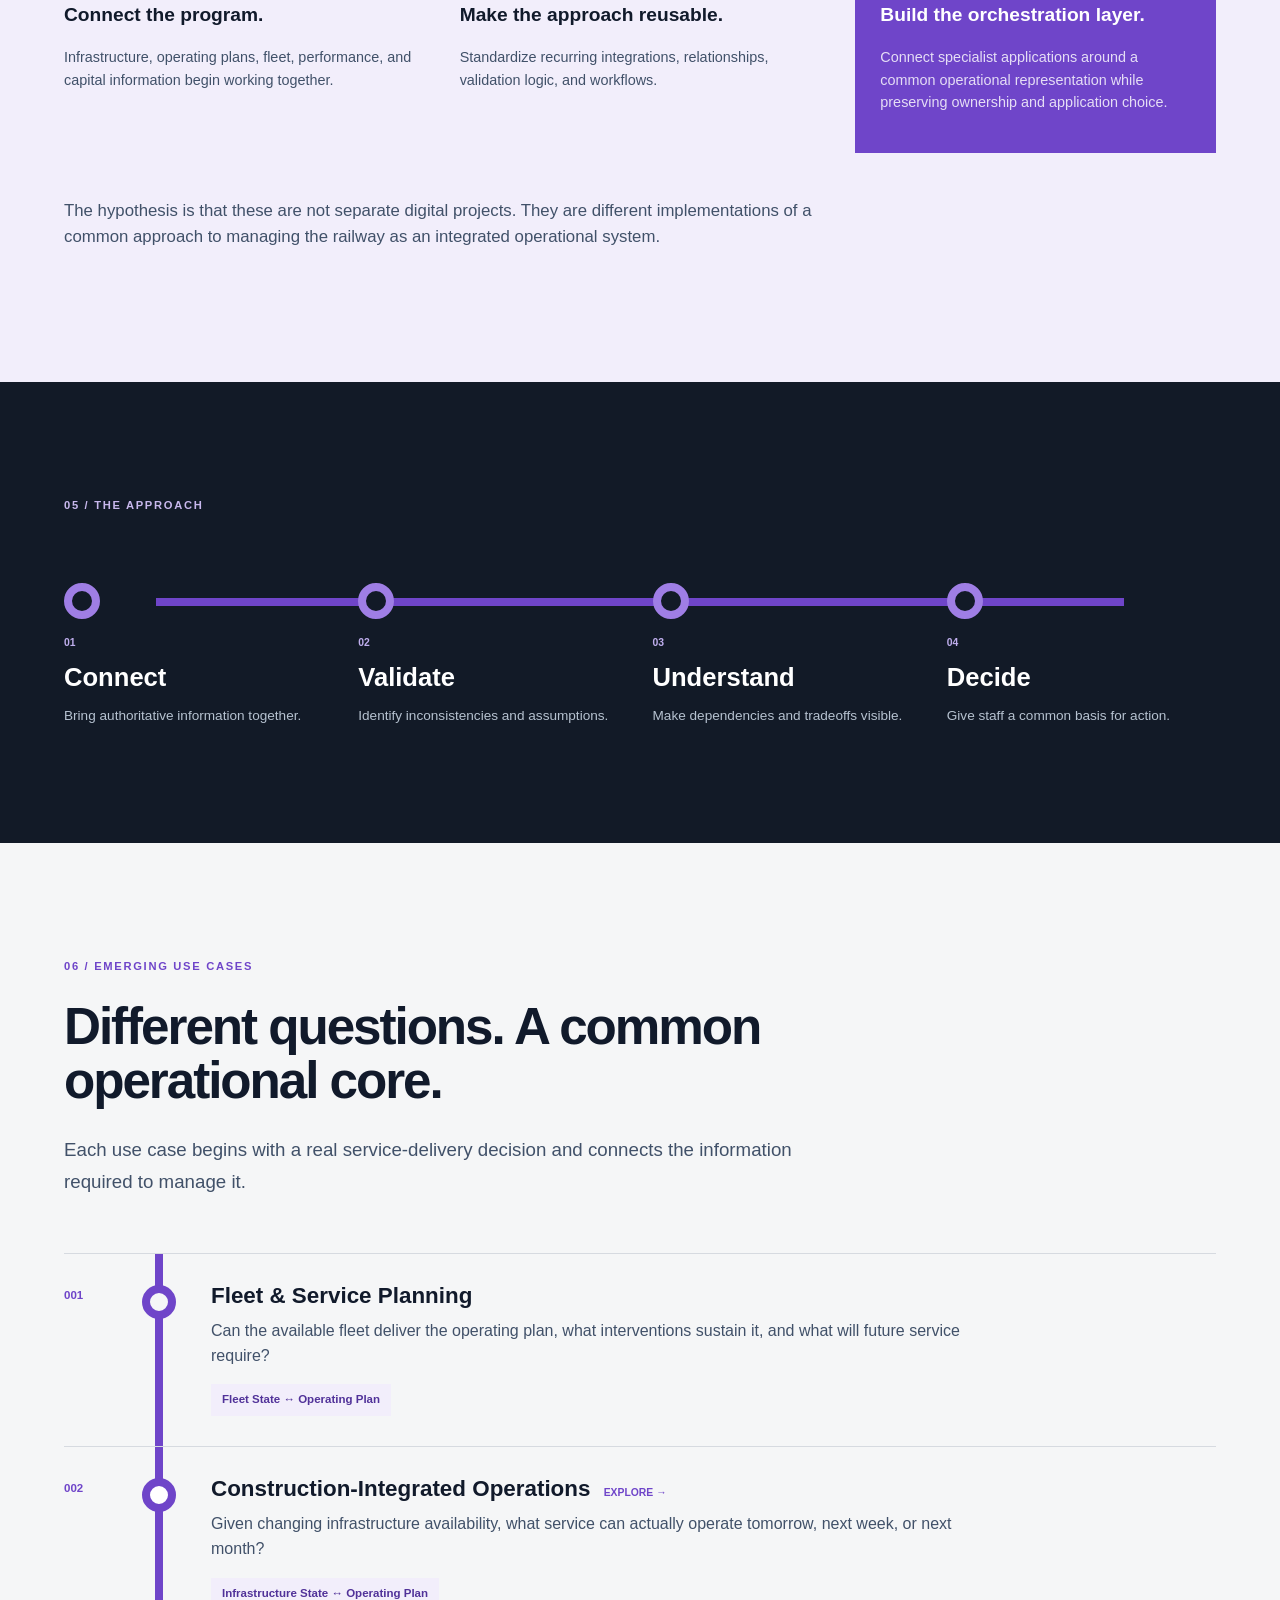
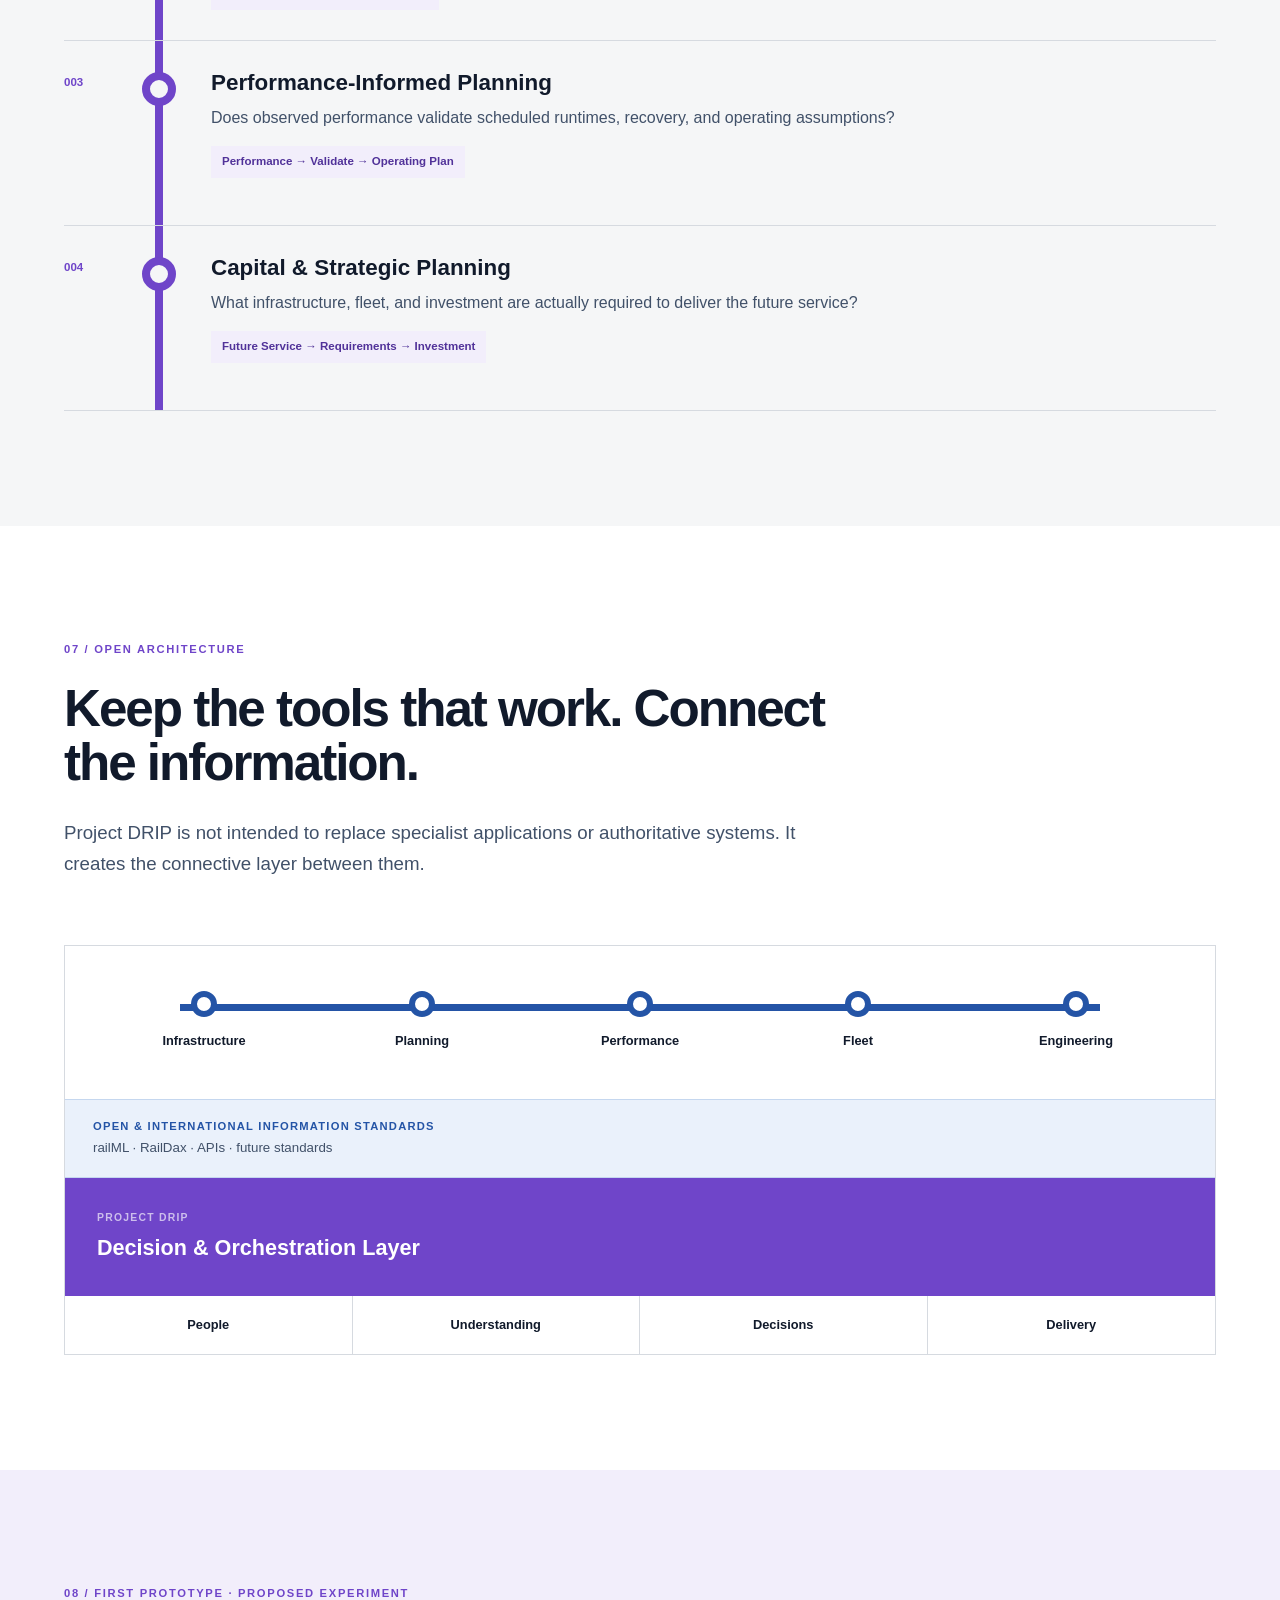
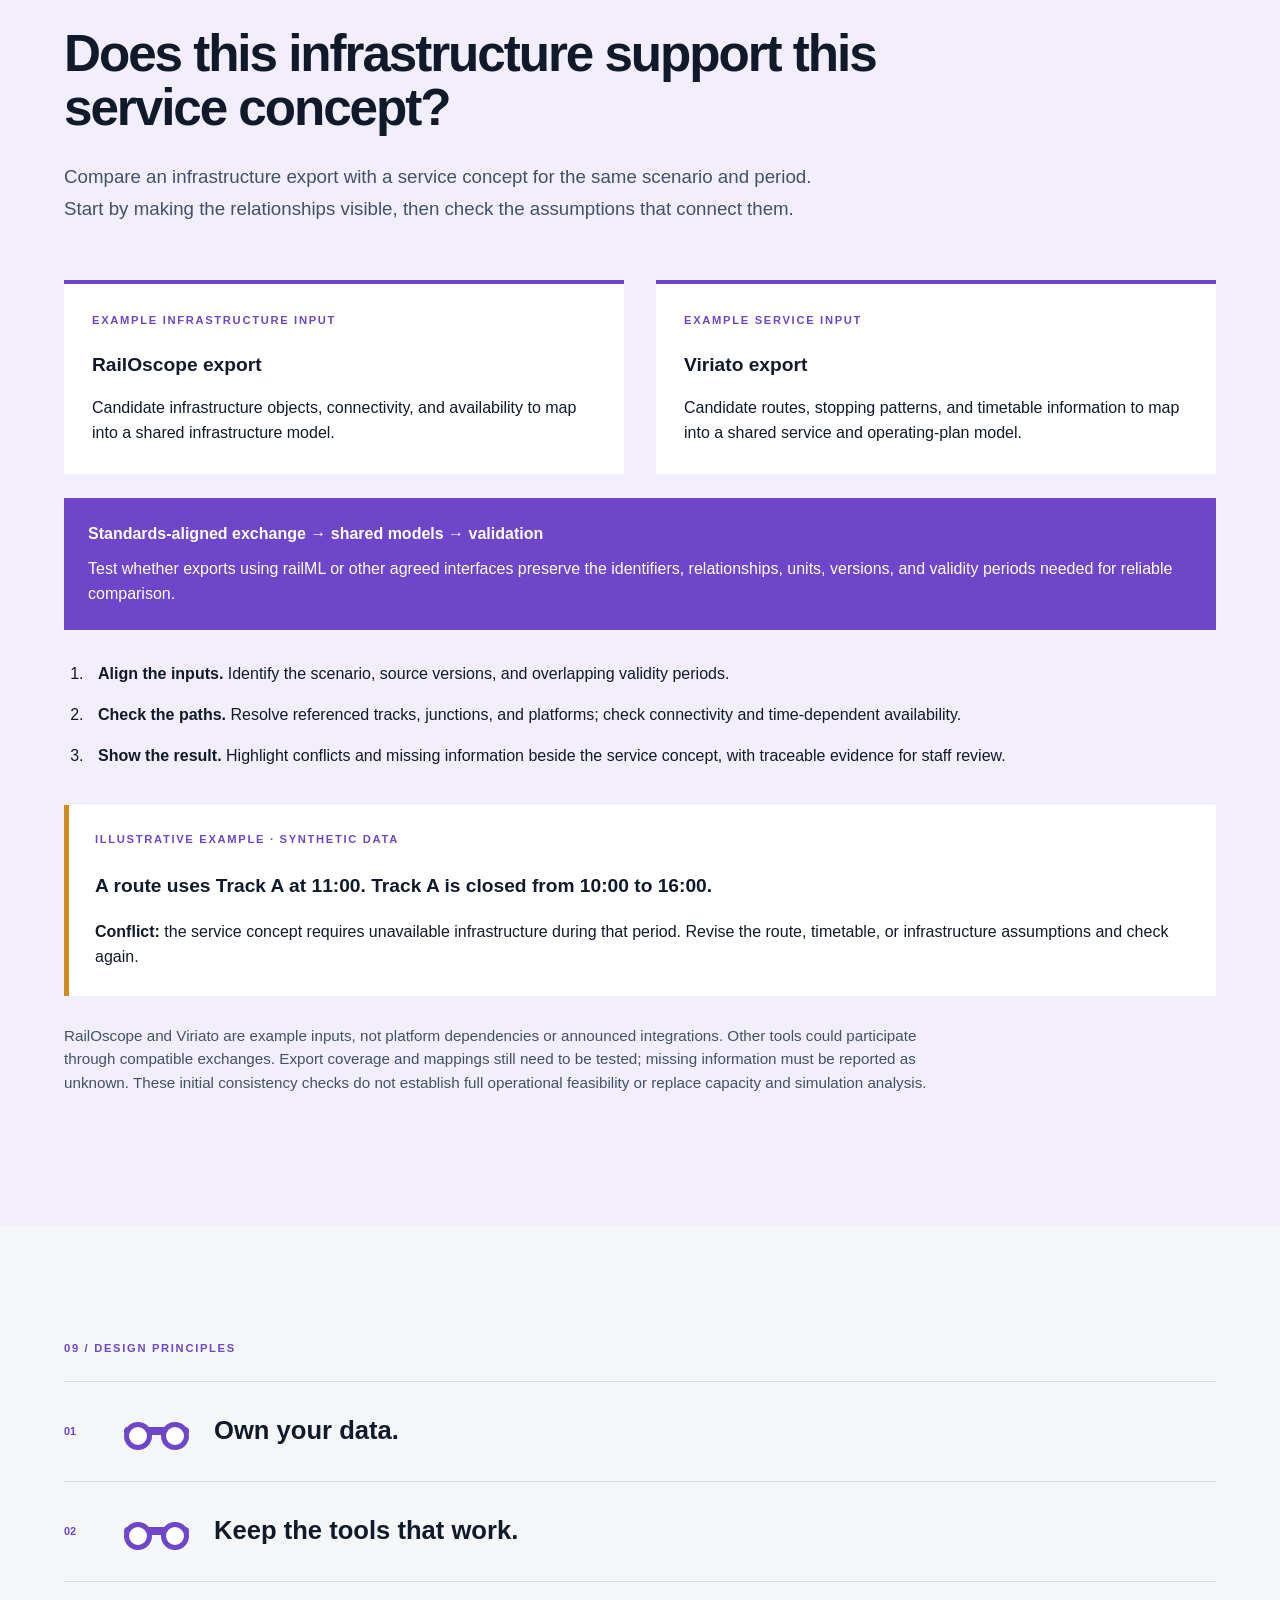
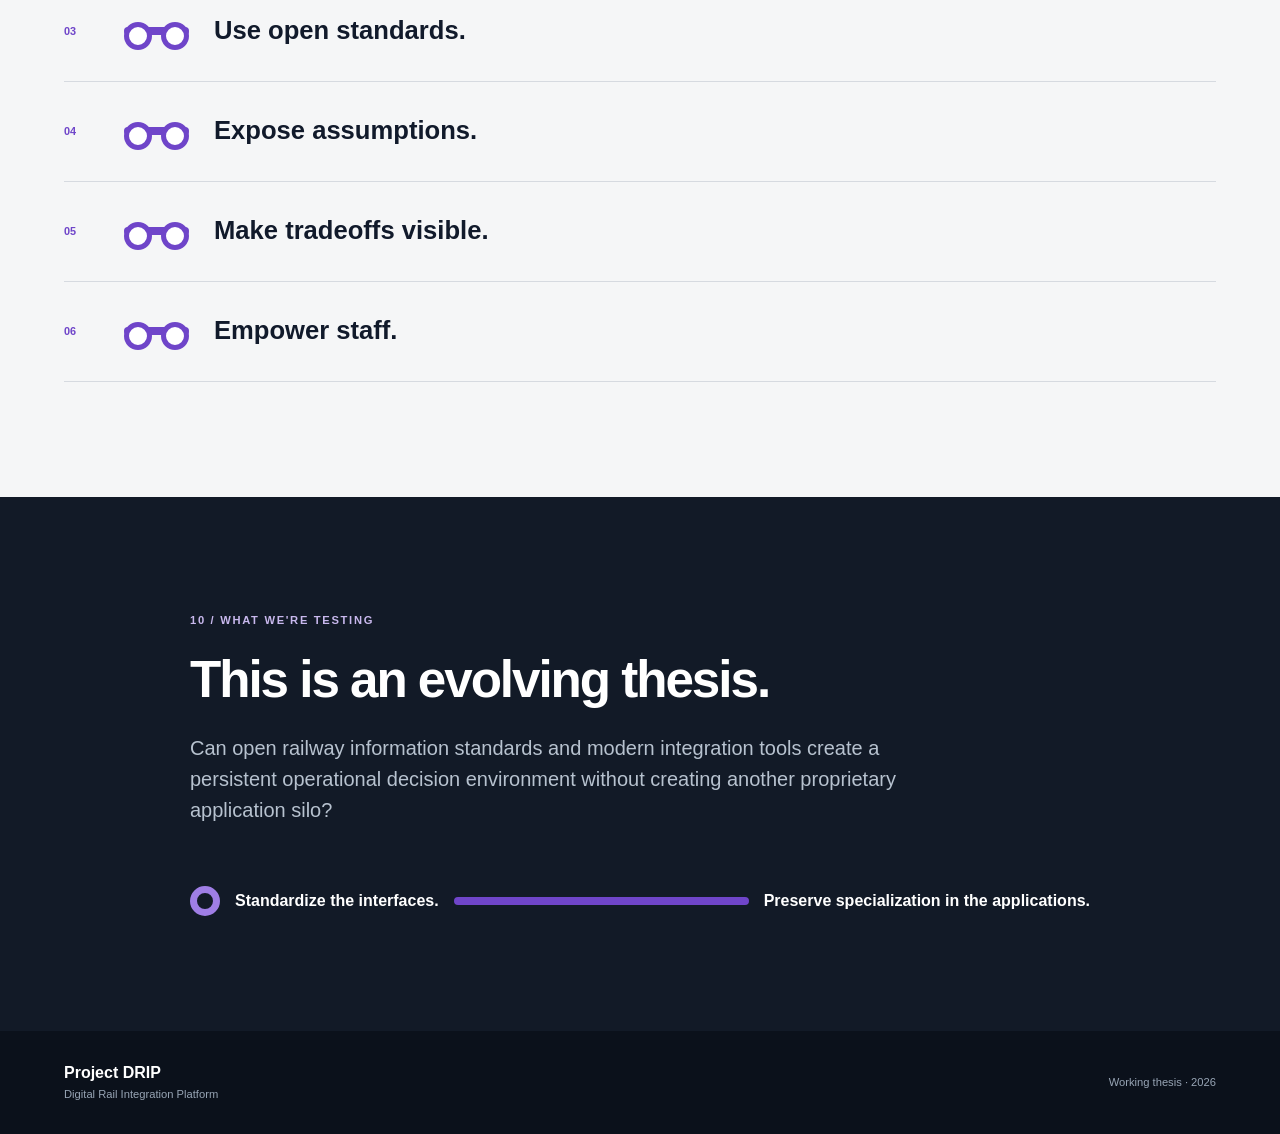
==== commit 2b0313db: "Clarify DRIP operating-plan architecture and prototype Simplify client capacity around the North Sta" ====
--- a/index.html
+++ b/index.html
@@ -1,992 +1,736 @@
-<!DOCTYPE html>
-<html lang="en">
-<head>
-  <meta charset="UTF-8">
-  <meta name="viewport" content="width=device-width, initial-scale=1.0">
-
-  <title>Project DRIP | Digital Rail Integration Platform</title>
-
-  <meta
-    name="description"
-    content="Project DRIP is an evolving approach to data-centric rail planning, operations, and decision-making."
-  >
-
-  <link rel="stylesheet" href="style.css">
-</head>
-
-<body>
-
-<header class="site-header">
-  <div class="container nav">
-
-    <a class="brand" href="#">
-      <span class="brand-mark"></span>
-      <span class="brand-text">
-        <strong>Project DRIP</strong>
-        <small>Digital Rail Integration Platform</small>
-      </span>
-    </a>
-
-    <nav>
-      <a href="#idea">The Idea</a>
-      <a href="#core">Operational Core</a>
-      <a href="#cases">Use Cases</a>
-      <a href="#architecture">Architecture</a>
-      <a href="#principles">Principles</a>
-    </nav>
-
-  </div>
-</header>
-
-
-<main>
-
-  <!-- =====================================================
-       HERO
-       ===================================================== -->
-
-  <section class="hero" id="idea">
-
-    <div class="hero-map" aria-hidden="true">
-
-      <svg viewBox="0 0 1200 620" preserveAspectRatio="none">
-
-        <path
-          class="map-line map-line-main"
-          d="M40,415
-             C170,415 210,415 310,415
-             S455,415 540,415
-             S690,320 770,320
-             S900,320 980,320
-             S1080,240 1170,240"
-        />
-
-        <path
-          class="map-line map-line-secondary"
-          d="M310,415
-             C310,330 310,275 310,180
-             S360,105 455,105"
-        />
-
-        <path
-          class="map-line map-line-secondary"
-          d="M770,320
-             C770,405 770,475 770,550"
-        />
-
-        <path
-          class="map-line map-line-secondary"
-          d="M540,415
-             C610,500 660,535 720,550"
-        />
-
-        <circle class="map-node" cx="155" cy="415" r="8"/>
-        <circle class="map-node" cx="310" cy="415" r="10"/>
-        <circle class="map-node" cx="540" cy="415" r="10"/>
-        <circle class="map-node" cx="770" cy="320" r="10"/>
-        <circle class="map-node" cx="980" cy="320" r="8"/>
-
-        <circle class="map-node-small" cx="310" cy="245" r="7"/>
-        <circle class="map-node-small" cx="770" cy="470" r="7"/>
-        <circle class="map-node-small" cx="660" cy="525" r="7"/>
-
-      </svg>
-
-    </div>
-
-    <div class="container hero-content">
-
-      <p class="route-label">
-        PROJECT DRIP · WORKING THESIS · 2026
-      </p>
-
-      <h1>
-        Start with the transport service
-        <span>you need to deliver.</span>
-      </h1>
-
-      <p class="hero-text">
-        Project DRIP connects rail planning, operations, infrastructure,
-        assets, and performance around the service an organization is
-        responsible for delivering.
-      </p>
-
-      <div class="hero-principles">
-        <span>Data-centric</span>
-        <span>Service-first</span>
-        <span>Application-neutral</span>
-      </div>
-
-    </div>
-
-  </section>
-
-
-  <!-- =====================================================
-       CLIENT NEED
-       ===================================================== -->
-
-  <section class="section client-need">
-
-    <div class="container">
-
-      <p class="section-code">01 / CLIENT NEED</p>
-
-      <h2>
-        Build a more capable
-        transportation organization.
-      </h2>
-
-      <p class="section-intro">
-        Across transportation agencies, staff are accountable for complex
-        outcomes while information, workflows, and institutional knowledge
-        remain fragmented across teams, consultants, contractors, partners,
-        and applications.
-      </p>
-
-
-      <div class="need-network">
-
-        <div class="network-column">
-
-          <p class="network-heading">ORGANIZATIONAL GOALS</p>
-
-          <div class="station-item">
-            <span class="station-dot"></span>
-            <div>
-              <h3>Increase staff capacity</h3>
-              <p>
-                Give staff access to the information and tools required to
-                lead their own workstreams.
-              </p>
-            </div>
-          </div>
-
-          <div class="station-item">
-            <span class="station-dot"></span>
-            <div>
-              <h3>Strengthen ownership</h3>
-              <p>
-                Keep the organization in control of its data, analysis,
-                decisions, and institutional knowledge.
-              </p>
-            </div>
-          </div>
-
-          <div class="station-item">
-            <span class="station-dot"></span>
-            <div>
-              <h3>Improve coordination</h3>
-              <p>
-                Allow teams to work horizontally across organizational
-                boundaries.
-              </p>
-            </div>
-          </div>
-
-          <div class="station-item">
-            <span class="station-dot"></span>
-            <div>
-              <h3>Lead the ecosystem</h3>
-              <p>
-                Coordinate operators, infrastructure owners, funders,
-                maintainers, consultants, and other partners.
-              </p>
-            </div>
-          </div>
-
-        </div>
-
-
-        <div class="network-spine">
-
-          <div class="spine-label">
-            ENABLED THROUGH
-          </div>
-
-          <div class="spine-line">
-
-            <div class="spine-stop">
-              <span></span>
-              <strong>Shared Data</strong>
-            </div>
-
-            <div class="spine-stop">
-              <span></span>
-              <strong>Common Understanding</strong>
-            </div>
-
-            <div class="spine-stop">
-              <span></span>
-              <strong>Better Decisions</strong>
-            </div>
-
-            <div class="spine-stop">
-              <span></span>
-              <strong>Stronger Ownership</strong>
-            </div>
-
-          </div>
-
-          <p>
-            Connect existing systems and workflows without forcing every
-            function into the same application.
-          </p>
-
-        </div>
-
-
-        <div class="network-column">
-
-          <p class="network-heading">DESIGN FOR THE FUTURE</p>
-
-          <div class="station-item future">
-            <span class="station-dot"></span>
-            <div>
-              <h3>Client-owned &amp; governed</h3>
-            </div>
-          </div>
-
-          <div class="station-item future">
-            <span class="station-dot"></span>
-            <div>
-              <h3>Continuously validated</h3>
-            </div>
-          </div>
-
-          <div class="station-item future">
-            <span class="station-dot"></span>
-            <div>
-              <h3>Interoperable &amp; portable</h3>
-            </div>
-          </div>
-
-          <div class="station-item future">
-            <span class="station-dot"></span>
-            <div>
-              <h3>Secure by design</h3>
-            </div>
-          </div>
-
-          <div class="station-item future">
-            <span class="station-dot"></span>
-            <div>
-              <h3>Built for real users</h3>
-            </div>
-          </div>
-
-          <div class="station-item future">
-            <span class="station-dot"></span>
-            <div>
-              <h3>Ready for future AI tools</h3>
-            </div>
-          </div>
-
-        </div>
-
-      </div>
-
-
-      <div class="north-star">
-
-        <span class="north-star-symbol">✦</span>
-
-        <div>
-          <p>NORTH STAR</p>
-          <strong>
-            The goal isn't a bigger platform.
-            It's a more capable client organization.
-          </strong>
-        </div>
-
-      </div>
-
-    </div>
-
-  </section>
-
-
-  <!-- =====================================================
-       INTEGRATION PROBLEM
-       ===================================================== -->
-
-  <section class="section problem">
-
-    <div class="container">
-
-      <p class="section-code">02 / INTEGRATION PROBLEM</p>
-
-      <h2>
-        Railways don't operate in silos.<br>
-        Their information often does.
-      </h2>
-
-      <p class="section-intro">
-        Infrastructure, operating plans, fleet, performance, capital
-        programs, funding, and organizational responsibilities are deeply
-        interdependent.
-      </p>
-
-
-      <div class="domain-line">
-
-        <div class="domain-stop">
-          <span class="domain-node"></span>
-          <p>Infrastructure</p>
-        </div>
-
-        <div class="domain-stop">
-          <span class="domain-node"></span>
-          <p>Operations</p>
-        </div>
-
-        <div class="domain-stop">
-          <span class="domain-node"></span>
-          <p>Fleet</p>
-        </div>
-
-        <div class="domain-stop">
-          <span class="domain-node"></span>
-          <p>Performance</p>
-        </div>
-
-        <div class="domain-stop">
-          <span class="domain-node"></span>
-          <p>Capital</p>
-        </div>
-
-      </div>
-
-
-      <p class="problem-close">
-        The challenge is often not the absence of information.
-        It is connecting that information across organizational and system
-        boundaries so staff can understand dependencies, manage tradeoffs,
-        and make better decisions.
-      </p>
-
-    </div>
-
-  </section>
-
-
-  <!-- =====================================================
-       OPERATIONAL CORE
-       ===================================================== -->
-
-  <section class="section operational-core" id="core">
-
-    <div class="container">
-
-      <p class="section-code">03 / OPERATIONAL CORE</p>
-
-      <h2>
-        The operating plan is the
-        core representation of the railway.
-      </h2>
-
-      <p class="section-intro">
-        The service plan defines what the organization intends to deliver.
-        Infrastructure defines where it can be delivered. The operating
-        plan reconciles the two. Performance and simulation test whether
-        that representation works in reality.
-      </p>
-
-
-      <div class="rail-core-map">
-
-        <div class="core-route route-service">
-
-          <div class="core-station">
-            <span></span>
-            <small>SERVICE</small>
-            <strong>Service Plan</strong>
-          </div>
-
-        </div>
-
-
-        <div class="core-route route-infrastructure">
-
-          <div class="core-station">
-            <span></span>
-            <small>NETWORK</small>
-            <strong>Infrastructure</strong>
-          </div>
-
-        </div>
-
-
-        <div class="core-junction">
-
-          <div class="junction-node"></div>
-
-          <small>OPERATIONAL CORE</small>
-
-          <strong>Operating Plan</strong>
-
-          <p>
-            How the service is actually intended to operate over the network.
-          </p>
-
-        </div>
-
-
-        <div class="core-route route-validation">
-
-          <div class="core-station">
-            <span></span>
-            <small>VALIDATION</small>
-            <strong>Performance / Simulation</strong>
-          </div>
-
-        </div>
-
-
-        <div class="feedback-route">
-          <span>validate</span>
-          <span>learn</span>
-          <span>calibrate</span>
-        </div>
-
-      </div>
-
-
-      <div class="extension-map">
-
-        <p>CONNECT OUTWARD</p>
-
-        <div>
-          <span>Fleet</span>
-          <span>Maintenance</span>
-          <span>Construction</span>
-          <span>Capital</span>
-          <span>Finance</span>
-          <span>Strategy</span>
-        </div>
-
-      </div>
-
-    </div>
-
-  </section>
-
-
-  <!-- =====================================================
-       FROM CRIS TO DRIP
-       ===================================================== -->
-
-  <section class="section evolution">
-
-    <div class="container">
-
-      <p class="section-code">04 / FROM IMPLEMENTATION TO PLATFORM</p>
-
-      <h2>
-        Project DRIP grew out of
-        work we've already been doing.
-      </h2>
-
-      <p class="section-intro">
-        CRIS began as an effort to help a statewide rail authority connect
-        information historically managed through separate organizations,
-        workstreams, consultants, and applications.
-      </p>
-
-
-      <div class="evolution-line">
-
-        <div class="evolution-stop">
-
-          <span class="evolution-node"></span>
-
-          <p class="stage-label">CRIS</p>
-
-          <h3>Connect the program.</h3>
-
-          <p>
-            Infrastructure, operating plans, fleet, performance, and capital
-            information begin working together.
-          </p>
-
-        </div>
-
-
-        <div class="evolution-stop">
-
-          <span class="evolution-node"></span>
-
-          <p class="stage-label">RAILPAAS</p>
-
-          <h3>Make the approach reusable.</h3>
-
-          <p>
-            Standardize recurring integrations, relationships, validation
-            logic, and workflows.
-          </p>
-
-        </div>
-
-
-        <div class="evolution-stop evolution-stop-primary">
-
-          <span class="evolution-node"></span>
-
-          <p class="stage-label">PROJECT DRIP</p>
-
-          <h3>Build the orchestration layer.</h3>
-
-          <p>
-            Connect specialist applications around a common operational
-            representation while preserving ownership and application choice.
-          </p>
-
-        </div>
-
-      </div>
-
-
-      <p class="evolution-close">
-        The hypothesis is that these are not separate digital projects.
-        They are different implementations of a common approach to managing
-        the railway as an integrated operational system.
-      </p>
-
-    </div>
-
-  </section>
-
-
-  <!-- =====================================================
-       APPROACH
-       ===================================================== -->
-
-  <section class="section workflow">
-
-    <div class="container">
-
-      <p class="section-code light">
-        05 / THE APPROACH
-      </p>
-
-      <div class="workflow-route">
-
-        <div class="workflow-stop">
-
-          <span class="workflow-node"></span>
-
-          <p>01</p>
-
-          <h3>Connect</h3>
-
-          <small>
-            Bring authoritative information together.
-          </small>
-
-        </div>
-
-
-        <div class="workflow-stop">
-
-          <span class="workflow-node"></span>
-
-          <p>02</p>
-
-          <h3>Validate</h3>
-
-          <small>
-            Identify inconsistencies and assumptions.
-          </small>
-
-        </div>
-
-
-        <div class="workflow-stop">
-
-          <span class="workflow-node"></span>
-
-          <p>03</p>
-
-          <h3>Understand</h3>
-
-          <small>
-            Make dependencies and tradeoffs visible.
-          </small>
-
-        </div>
-
-
-        <div class="workflow-stop">
-
-          <span class="workflow-node"></span>
-
-          <p>04</p>
-
-          <h3>Decide</h3>
-
-          <small>
-            Give staff a common basis for action.
-          </small>
-
-        </div>
-
-      </div>
-
-    </div>
-
-  </section>
-
-
-  <!-- =====================================================
-       USE CASES
-       ===================================================== -->
-
-  <section class="section cases" id="cases">
-
-    <div class="container">
-
-      <p class="section-code">06 / EMERGING USE CASES</p>
-
-      <h2>
-        Different questions.
-        A common operational core.
-      </h2>
-
-      <p class="section-intro">
-        Each use case begins with a real service-delivery decision and
-        connects the information required to manage it.
-      </p>
-
-
-      <div class="case-list">
-
-        <article class="case-row">
-
-          <div class="case-route-number">
-            001
-          </div>
-
-          <div class="case-route-mark">
-            <span></span>
-          </div>
-
-          <div class="case-content">
-
-            <h3>Fleet &amp; Service Planning</h3>
-
-            <p>
-              Can the available fleet deliver the operating plan, what
-              interventions sustain it, and what will future service require?
-            </p>
-
-            <div class="relationship-label">
-              Fleet State ↔ Operating Plan
-            </div>
-
-          </div>
-
-        </article>
-
-
-        <a
-          class="case-row case-row-link"
-          href="construction-operations.html"
-        >
-
-          <div class="case-route-number">
-            002
-          </div>
-
-          <div class="case-route-mark">
-            <span></span>
-          </div>
-
-          <div class="case-content">
-
-            <h3>
-              Construction-Integrated Operations
-              <small>Explore →</small>
-            </h3>
-
-            <p>
-              Given changing infrastructure availability, what service can
-              actually operate tomorrow, next week, or next month?
-            </p>
-
-            <div class="relationship-label">
-              Infrastructure State ↔ Operating Plan
-            </div>
-
-          </div>
-
-        </a>
-
-
-        <article class="case-row">
-
-          <div class="case-route-number">
-            003
-          </div>
-
-          <div class="case-route-mark">
-            <span></span>
-          </div>
-
-          <div class="case-content">
-
-            <h3>Performance-Informed Planning</h3>
-
-            <p>
-              Does observed performance validate scheduled runtimes,
-              recovery, and operating assumptions?
-            </p>
-
-            <div class="relationship-label">
-              Performance → Validate → Operating Plan
-            </div>
-
-          </div>
-
-        </article>
-
-
-        <article class="case-row">
-
-          <div class="case-route-number">
-            004
-          </div>
-
-          <div class="case-route-mark">
-            <span></span>
-          </div>
-
-          <div class="case-content">
-
-            <h3>Capital &amp; Strategic Planning</h3>
-
-            <p>
-              What infrastructure, fleet, and investment are actually
-              required to deliver the future service?
-            </p>
-
-            <div class="relationship-label">
-              Future Service → Requirements → Investment
-            </div>
-
-          </div>
-
-        </article>
-
-      </div>
-
-    </div>
-
-  </section>
-
-
-  <!-- =====================================================
-       ARCHITECTURE
-       ===================================================== -->
-
-  <section class="section architecture" id="architecture">
-
-    <div class="container">
-
-      <p class="section-code">07 / OPEN ARCHITECTURE</p>
-
-      <h2>
-        Keep the tools that work.
-        Connect the information.
-      </h2>
-
-      <p class="section-intro">
-        Project DRIP is not intended to replace specialist applications or
-        authoritative systems. It creates the connective layer between them.
-      </p>
-
-
-      <div class="architecture-map">
-
-        <div class="source-line">
-
-          <div class="source-stop">
-            <span></span>
-            <p>Infrastructure</p>
-          </div>
-
-          <div class="source-stop">
-            <span></span>
-            <p>Planning</p>
-          </div>
-
-          <div class="source-stop">
-            <span></span>
-            <p>Performance</p>
-          </div>
-
-          <div class="source-stop">
-            <span></span>
-            <p>Fleet</p>
-          </div>
-
-          <div class="source-stop">
-            <span></span>
-            <p>Engineering</p>
-          </div>
-
-        </div>
-
-
-        <div class="standards-band">
-          <span>OPEN &amp; INTERNATIONAL INFORMATION STANDARDS</span>
-          <small>railML · RailDax · APIs · future standards</small>
-        </div>
-
-
-        <div class="drip-band">
-
-          <span>PROJECT DRIP</span>
-
-          <strong>
-            Decision &amp; Orchestration Layer
-          </strong>
-
-        </div>
-
-
-        <div class="outcome-line">
-
-          <span>People</span>
-          <span>Understanding</span>
-          <span>Decisions</span>
-          <span>Delivery</span>
-
-        </div>
-
-      </div>
-
-    </div>
-
-  </section>
-
-
-  <!-- =====================================================
-       PRINCIPLES
-       ===================================================== -->
-
-  <section class="section principles" id="principles">
-
-    <div class="container">
-
-      <p class="section-code">08 / DESIGN PRINCIPLES</p>
-
-      <div class="principle-list">
-
-        <div>
-          <span class="principle-index">01</span>
-          <span class="principle-line"></span>
-          <h3>Own your data.</h3>
-        </div>
-
-        <div>
-          <span class="principle-index">02</span>
-          <span class="principle-line"></span>
-          <h3>Keep the tools that work.</h3>
-        </div>
-
-        <div>
-          <span class="principle-index">03</span>
-          <span class="principle-line"></span>
-          <h3>Use open standards.</h3>
-        </div>
-
-        <div>
-          <span class="principle-index">04</span>
-          <span class="principle-line"></span>
-          <h3>Expose assumptions.</h3>
-        </div>
-
-        <div>
-          <span class="principle-index">05</span>
-          <span class="principle-line"></span>
-          <h3>Make tradeoffs visible.</h3>
-        </div>
-
-        <div>
-          <span class="principle-index">06</span>
-          <span class="principle-line"></span>
-          <h3>Empower staff.</h3>
-        </div>
-
-      </div>
-
-    </div>
-
-  </section>
-
-
-  <!-- =====================================================
-       CLOSING
-       ===================================================== -->
-
-  <section class="section thesis">
-
-    <div class="container thesis-content">
-
-      <p class="section-code light">
-        09 / WHAT WE'RE TESTING
-      </p>
-
-      <h2>
-        This is an evolving thesis.
-      </h2>
-
-      <p>
-        Can open railway information standards and modern integration
-        tools create a persistent operational decision environment without
-        creating another proprietary application silo?
-      </p>
-
-
-      <div class="closing-route">
-
-        <span class="closing-node"></span>
-
-        <strong>
-          Standardize the interfaces.
-        </strong>
-
-        <span class="closing-line"></span>
-
-        <strong>
-          Preserve specialization in the applications.
-        </strong>
-
-      </div>
-
-    </div>
-
-  </section>
-
-</main>
-
-
-<footer>
-
-  <div class="container footer-content">
-
-    <div>
-      <strong>Project DRIP</strong>
-      <small>Digital Rail Integration Platform</small>
-    </div>
-
-    <span>
-      Working thesis · 2026
-    </span>
-
-  </div>
-
-</footer>
-
-</body>
-</html>
+<!DOCTYPE html>
+<html lang="en">
+<head>
+  <meta charset="UTF-8">
+  <meta name="viewport" content="width=device-width, initial-scale=1.0">
+
+  <title>Project DRIP | Digital Rail Integration Platform</title>
+
+  <meta
+    name="description"
+    content="Project DRIP is an evolving approach to data-centric rail planning, operations, and decision-making."
+  >
+
+  <link rel="stylesheet" href="style.css">
+</head>
+
+<body>
+
+<header class="site-header">
+  <div class="container nav">
+
+    <a class="brand" href="#">
+      <span class="brand-mark"></span>
+      <span class="brand-text">
+        <strong>Project DRIP</strong>
+        <small>Digital Rail Integration Platform</small>
+      </span>
+    </a>
+
+    <nav>
+      <a href="#idea">The Idea</a>
+      <a href="#core">Operational Core</a>
+      <a href="#cases">Use Cases</a>
+      <a href="#architecture">Architecture</a>
+      <a href="#prototype">Prototype</a>
+    </nav>
+
+  </div>
+</header>
+
+
+<main>
+
+  <!-- =====================================================
+       HERO
+       ===================================================== -->
+
+  <section class="hero" id="idea">
+
+    <div class="hero-map" aria-hidden="true">
+
+      <svg viewBox="0 0 1200 620" preserveAspectRatio="none">
+
+        <path
+          class="map-line map-line-main"
+          d="M40,415
+             C170,415 210,415 310,415
+             S455,415 540,415
+             S690,320 770,320
+             S900,320 980,320
+             S1080,240 1170,240"
+        />
+
+        <path
+          class="map-line map-line-secondary"
+          d="M310,415
+             C310,330 310,275 310,180
+             S360,105 455,105"
+        />
+
+        <path
+          class="map-line map-line-secondary"
+          d="M770,320
+             C770,405 770,475 770,550"
+        />
+
+        <path
+          class="map-line map-line-secondary"
+          d="M540,415
+             C610,500 660,535 720,550"
+        />
+
+        <circle class="map-node" cx="155" cy="415" r="8"/>
+        <circle class="map-node" cx="310" cy="415" r="10"/>
+        <circle class="map-node" cx="540" cy="415" r="10"/>
+        <circle class="map-node" cx="770" cy="320" r="10"/>
+        <circle class="map-node" cx="980" cy="320" r="8"/>
+
+        <circle class="map-node-small" cx="310" cy="245" r="7"/>
+        <circle class="map-node-small" cx="770" cy="470" r="7"/>
+        <circle class="map-node-small" cx="660" cy="525" r="7"/>
+
+      </svg>
+
+    </div>
+
+    <div class="container hero-content">
+
+      <p class="route-label">
+        PROJECT DRIP · WORKING THESIS · 2026
+      </p>
+
+      <h1>
+        Connect the rail service
+        <span>you need to deliver.</span>
+      </h1>
+
+      <p class="hero-text">
+        Project DRIP supports decisions by connecting service planning, operating plans,
+        operations, fleet, performance, maintenance, and infrastructure around
+        the rail service your team is responsible for delivering.
+      </p>
+
+      <div class="hero-principles">
+        <span>Service-first</span>
+        <span>Data-centric</span>
+        <span>Application-neutral</span>
+      </div>
+
+    </div>
+
+  </section>
+
+
+  <!-- =====================================================
+       CLIENT NEED
+       ===================================================== -->
+
+  <section class="section client-need"><div class="container">
+ <p class="section-code">01 / CLIENT CAPACITY</p>
+ <h2>Build a more capable transportation organization.</h2>
+ <div class="north-star"><span class="north-star-symbol" aria-hidden="true">✦</span><div>
+ <p>NORTH STAR</p><strong>Staff own the information, understand the choices, and lead delivery.</strong></div></div>
+ <p class="section-intro capacity-intro">Give teams a common basis for decisions and keep knowledge within the organization as projects, partners, and applications change.</p>
+ <div class="capacity-grid">
+ <article><h3>Own the work.</h3><p>Keep data, assumptions, decisions, and institutional knowledge accessible to staff. Specialist support should build lasting internal capability.</p></article>
+ <article><h3>Share the picture.</h3><p>Bring teams together around the same service, infrastructure, and operating plan, with clear sources and responsibilities.</p></article>
+ <article><h3>Coordinate delivery.</h3><p>Make dependencies visible so staff can lead across operators, maintainers, delivery partners, and funders without becoming locked into one supplier or application.</p></article>
+ </div></div></section>
+
+
+  <!-- =====================================================
+       INTEGRATION PROBLEM
+       ===================================================== -->
+
+  <section class="section problem" id="platform"><div class="container">
+ <p class="section-code">02 / DRIP PLATFORM ARCHITECTURE</p>
+ <h2>A shared operating plan.<br>Connected decisions.</h2>
+ <p class="section-intro">Service and infrastructure define the operating plan. Operations and performance test it. The wider organization connects its requirements and decisions to that common representation.</p>
+ <figure class="platform-figure">
+ <svg class="platform-diagram" viewBox="0 0 1000 580" role="img" aria-labelledby="platform-title platform-desc">
+ <title id="platform-title">DRIP architecture centered on the Operating Plan</title>
+ <desc id="platform-desc">Service and Infrastructure feed the central Operating Plan. Fleet, Maintenance, Capital, Construction, Finance, and Strategy connect bidirectionally to it. The plan leads to Operations and Performance, with calibration returning to the plan.</desc>
+ <defs><marker id="tip" markerWidth="8" markerHeight="8" refX="7" refY="4" orient="auto-start-reverse"><path d="M0 0L8 4L0 8Z" fill="#6f45c9"/></marker></defs>
+ <g fill="none" stroke="#6f45c9" stroke-width="3">
+ <path d="M390 90V125H460V203" marker-end="url(#tip)"/><path d="M610 90V125H540V203" marker-end="url(#tip)"/>
+ <path d="M245 180H300V230H345M245 290H345M245 400H300V310H345M755 180H700V230H655M755 290H655M755 400H700V310H655" marker-start="url(#tip)" marker-end="url(#tip)"/>
+ <path d="M500 330V383M500 440V488" marker-end="url(#tip)"/>
+ <path d="M650 520H680V350H580V332" stroke-dasharray="6 5" marker-end="url(#tip)"/>
+ </g>
+ <g class="diagram-node">
+ <rect x="290" y="25" width="200" height="65"/><rect x="510" y="25" width="200" height="65"/>
+ <rect x="20" y="145" width="225" height="70"/><rect x="20" y="255" width="225" height="70"/><rect x="20" y="365" width="225" height="70"/>
+ <rect x="755" y="145" width="225" height="70"/><rect x="755" y="255" width="225" height="70"/><rect x="755" y="365" width="225" height="70"/>
+ <rect x="350" y="385" width="300" height="55"/><rect x="350" y="490" width="300" height="60"/>
+ </g>
+ <rect x="345" y="205" width="310" height="125" fill="#6f45c9"/>
+ <g text-anchor="middle" class="diagram-label">
+ <text x="390" y="64">Service</text><text x="610" y="64">Infrastructure</text>
+ <text x="132" y="174">Fleet</text><text x="132" y="195" class="diagram-detail">Availability · requirements</text>
+ <text x="132" y="284">Maintenance</text><text x="132" y="305" class="diagram-detail">Asset condition · access</text>
+ <text x="132" y="394">Capital</text><text x="132" y="415" class="diagram-detail">Projects · investment</text>
+ <text x="868" y="174">Construction</text><text x="868" y="195" class="diagram-detail">Stages · restrictions</text>
+ <text x="868" y="284">Finance</text><text x="868" y="305" class="diagram-detail">Costs · funding</text>
+ <text x="868" y="394">Strategy</text><text x="868" y="415" class="diagram-detail">Outcomes · future service</text>
+ <text x="500" y="246" fill="white" class="diagram-detail">PROJECT DRIP / SHARED REPRESENTATION</text>
+ <text x="500" y="279" fill="white" font-size="29">Operating Plan</text>
+ <text x="500" y="307" fill="white" class="diagram-detail">Scenario · version · validity period</text>
+ <text x="500" y="420">Operations</text><text x="500" y="528">Performance</text>
+ <text x="764" y="477" class="diagram-detail">Calibration ↺</text>
+ </g></svg>
+ <figcaption>Solid lines show planning inputs, delivery, and shared dependencies. The dashed return uses performance to calibrate the operating plan and its assumptions.</figcaption>
+ </figure></div></section>
+
+
+  <!-- =====================================================
+       OPERATIONAL CORE
+       ===================================================== -->
+
+  <section class="section operational-core" id="core"><div class="container">
+ <p class="section-code">03 / OPERATIONAL CORE</p><h2>Plan. Operate. Observe. Calibrate.</h2>
+ <p class="section-intro">The service plan defines what to deliver. Infrastructure defines where and under what constraints. The operating plan reconciles the two into how the railway is intended to run.</p>
+ <div class="core-loop">
+ <div class="core-inputs"><div>Service<small>Service concept and timetable requirements</small></div><b aria-hidden="true">+</b><div>Infrastructure<small>Network state and availability</small></div></div>
+ <div class="loop-arrow" aria-hidden="true">↓</div>
+ <div class="loop-plan"><strong>Operating Plan</strong><small>How the service is intended to operate over the network</small></div>
+ <div class="loop-arrow" aria-hidden="true">↓</div>
+ <div class="loop-stop"><strong>Operations</strong><small>The service actually delivered</small></div>
+ <div class="loop-arrow" aria-hidden="true">↓</div>
+ <div class="loop-stop"><strong>Performance</strong><small>Measured outcomes compared with the plan</small></div>
+ <div class="calibration"><strong>↺ Calibration → Operating Plan</strong><span>Use evidence to revise runtimes, recovery, and operating assumptions; revisit service and infrastructure requirements where needed.</span></div>
+ </div>
+ <div class="evidence-grid"><article><h3>Observed operations</h3><p>Signal data, conductor delay reports, and real-time feeds such as GTFS Realtime can provide evidence of actual operations and performance. Their coverage and quality must be checked.</p></article>
+ <article><h3>Planned or future operations</h3><p>Dynamic simulation can test proposed operations before they happen. Its results remain model estimates, clearly distinguished from observed performance and calibrated against evidence where available.</p></article></div>
+ </div></section>
+
+
+  <!-- =====================================================
+       FROM CRIS TO DRIP
+       ===================================================== -->
+
+  <section class="section evolution">
+
+    <div class="container">
+
+      <p class="section-code">04 / FROM IMPLEMENTATION TO PLATFORM</p>
+
+      <h2>
+        Project DRIP grew out of
+        work we've already been doing.
+      </h2>
+
+      <p class="section-intro">
+        The approach builds on experience connecting rail program information
+        across organizations, workstreams, and specialist applications.
+        The next step is to make those connections reusable.
+      </p>
+
+
+      <div class="evolution-line">
+
+        <div class="evolution-stop">
+
+          <span class="evolution-node"></span>
+
+          <p class="stage-label">CRIS</p>
+
+          <h3>Connect the program.</h3>
+
+          <p>
+            Infrastructure, operating plans, fleet, performance, and capital
+            information begin working together.
+          </p>
+
+        </div>
+
+
+        <div class="evolution-stop">
+
+          <span class="evolution-node"></span>
+
+          <p class="stage-label">RAILPAAS</p>
+
+          <h3>Make the approach reusable.</h3>
+
+          <p>
+            Standardize recurring integrations, relationships, validation
+            logic, and workflows.
+          </p>
+
+        </div>
+
+
+        <div class="evolution-stop evolution-stop-primary">
+
+          <span class="evolution-node"></span>
+
+          <p class="stage-label">PROJECT DRIP</p>
+
+          <h3>Build the orchestration layer.</h3>
+
+          <p>
+            Connect specialist applications around a common operational
+            representation while preserving ownership and application choice.
+          </p>
+
+        </div>
+
+      </div>
+
+
+      <p class="evolution-close">
+        The hypothesis is that these are not separate digital projects.
+        They are different implementations of a common approach to managing
+        the railway as an integrated operational system.
+      </p>
+
+    </div>
+
+  </section>
+
+
+  <!-- =====================================================
+       APPROACH
+       ===================================================== -->
+
+  <section class="section workflow">
+
+    <div class="container">
+
+      <p class="section-code light">
+        05 / THE APPROACH
+      </p>
+
+      <div class="workflow-route">
+
+        <div class="workflow-stop">
+
+          <span class="workflow-node"></span>
+
+          <p>01</p>
+
+          <h3>Connect</h3>
+
+          <small>
+            Bring authoritative information together.
+          </small>
+
+        </div>
+
+
+        <div class="workflow-stop">
+
+          <span class="workflow-node"></span>
+
+          <p>02</p>
+
+          <h3>Validate</h3>
+
+          <small>
+            Identify inconsistencies and assumptions.
+          </small>
+
+        </div>
+
+
+        <div class="workflow-stop">
+
+          <span class="workflow-node"></span>
+
+          <p>03</p>
+
+          <h3>Understand</h3>
+
+          <small>
+            Make dependencies and tradeoffs visible.
+          </small>
+
+        </div>
+
+
+        <div class="workflow-stop">
+
+          <span class="workflow-node"></span>
+
+          <p>04</p>
+
+          <h3>Decide</h3>
+
+          <small>
+            Give staff a common basis for action.
+          </small>
+
+        </div>
+
+      </div>
+
+    </div>
+
+  </section>
+
+
+  <!-- =====================================================
+       USE CASES
+       ===================================================== -->
+
+  <section class="section cases" id="cases">
+
+    <div class="container">
+
+      <p class="section-code">06 / EMERGING USE CASES</p>
+
+      <h2>
+        Different questions.
+        A common operational core.
+      </h2>
+
+      <p class="section-intro">
+        Each use case begins with a real service-delivery decision and
+        connects the information required to manage it.
+      </p>
+
+
+      <div class="case-list">
+
+        <article class="case-row">
+
+          <div class="case-route-number">
+            001
+          </div>
+
+          <div class="case-route-mark">
+            <span></span>
+          </div>
+
+          <div class="case-content">
+
+            <h3>Fleet &amp; Service Planning</h3>
+
+            <p>
+              Can the available fleet deliver the operating plan, what
+              interventions sustain it, and what will future service require?
+            </p>
+
+            <div class="relationship-label">
+              Fleet State ↔ Operating Plan
+            </div>
+
+          </div>
+
+        </article>
+
+
+        <a
+          class="case-row case-row-link"
+          href="construction-operations.html"
+        >
+
+          <div class="case-route-number">
+            002
+          </div>
+
+          <div class="case-route-mark">
+            <span></span>
+          </div>
+
+          <div class="case-content">
+
+            <h3>
+              Construction-Integrated Operations
+              <small>Explore →</small>
+            </h3>
+
+            <p>
+              Given changing infrastructure availability, what service can
+              actually operate tomorrow, next week, or next month?
+            </p>
+
+            <div class="relationship-label">
+              Infrastructure State ↔ Operating Plan
+            </div>
+
+          </div>
+
+        </a>
+
+
+        <article class="case-row">
+
+          <div class="case-route-number">
+            003
+          </div>
+
+          <div class="case-route-mark">
+            <span></span>
+          </div>
+
+          <div class="case-content">
+
+            <h3>Performance-Informed Planning</h3>
+
+            <p>
+              Does observed performance validate scheduled runtimes,
+              recovery, and operating assumptions?
+            </p>
+
+            <div class="relationship-label">
+              Performance → Validate → Operating Plan
+            </div>
+
+          </div>
+
+        </article>
+
+
+        <article class="case-row">
+
+          <div class="case-route-number">
+            004
+          </div>
+
+          <div class="case-route-mark">
+            <span></span>
+          </div>
+
+          <div class="case-content">
+
+            <h3>Capital &amp; Strategic Planning</h3>
+
+            <p>
+              What infrastructure, fleet, and investment are actually
+              required to deliver the future service?
+            </p>
+
+            <div class="relationship-label">
+              Future Service → Requirements → Investment
+            </div>
+
+          </div>
+
+        </article>
+
+      </div>
+
+    </div>
+
+  </section>
+
+
+  <!-- =====================================================
+       ARCHITECTURE
+       ===================================================== -->
+
+  <section class="section architecture" id="architecture">
+
+    <div class="container">
+
+      <p class="section-code">07 / OPEN ARCHITECTURE</p>
+
+      <h2>
+        Keep the tools that work.
+        Connect the information.
+      </h2>
+
+      <p class="section-intro">
+        Project DRIP is not intended to replace specialist applications or
+        authoritative systems. It creates the connective layer between them.
+      </p>
+
+
+      <div class="architecture-map">
+
+        <div class="source-line">
+
+          <div class="source-stop">
+            <span></span>
+            <p>Infrastructure</p>
+          </div>
+
+          <div class="source-stop">
+            <span></span>
+            <p>Planning</p>
+          </div>
+
+          <div class="source-stop">
+            <span></span>
+            <p>Performance</p>
+          </div>
+
+          <div class="source-stop">
+            <span></span>
+            <p>Fleet</p>
+          </div>
+
+          <div class="source-stop">
+            <span></span>
+            <p>Engineering</p>
+          </div>
+
+        </div>
+
+
+        <div class="standards-band">
+          <span>OPEN &amp; INTERNATIONAL INFORMATION STANDARDS</span>
+          <small>railML · RailDax · APIs · future standards</small>
+        </div>
+
+
+        <div class="drip-band">
+
+          <span>PROJECT DRIP</span>
+
+          <strong>
+            Decision &amp; Orchestration Layer
+          </strong>
+
+        </div>
+
+
+        <div class="outcome-line">
+
+          <span>People</span>
+          <span>Understanding</span>
+          <span>Decisions</span>
+          <span>Delivery</span>
+
+        </div>
+
+      </div>
+
+    </div>
+
+  </section>
+
+
+  <!-- =====================================================
+       PRINCIPLES
+       ===================================================== -->
+
+  <section class="section prototype" id="prototype"><div class="container">
+ <p class="section-code">08 / FIRST PROTOTYPE · PROPOSED EXPERIMENT</p>
+ <h2>Does this infrastructure support this service concept?</h2>
+ <p class="section-intro">Compare an infrastructure export with a service concept for the same scenario and period. Start by making the relationships visible, then check the assumptions that connect them.</p>
+ <div class="prototype-inputs"><article><p class="section-code">EXAMPLE INFRASTRUCTURE INPUT</p><h3>RailOscope export</h3><p>Candidate infrastructure objects, connectivity, and availability to map into a shared infrastructure model.</p></article><article><p class="section-code">EXAMPLE SERVICE INPUT</p><h3>Viriato export</h3><p>Candidate routes, stopping patterns, and timetable information to map into a shared service and operating-plan model.</p></article></div>
+ <div class="prototype-check"><strong>Standards-aligned exchange → shared models → validation</strong><p>Test whether exports using railML or other agreed interfaces preserve the identifiers, relationships, units, versions, and validity periods needed for reliable comparison.</p></div>
+ <ol class="validation-list"><li><strong>Align the inputs.</strong> Identify the scenario, source versions, and overlapping validity periods.</li><li><strong>Check the paths.</strong> Resolve referenced tracks, junctions, and platforms; check connectivity and time-dependent availability.</li><li><strong>Show the result.</strong> Highlight conflicts and missing information beside the service concept, with traceable evidence for staff review.</li></ol>
+ <aside class="prototype-example"><p class="section-code">ILLUSTRATIVE EXAMPLE · SYNTHETIC DATA</p><h3>A route uses Track A at 11:00. Track A is closed from 10:00 to 16:00.</h3><p><strong>Conflict:</strong> the service concept requires unavailable infrastructure during that period. Revise the route, timetable, or infrastructure assumptions and check again.</p></aside>
+ <p class="prototype-note">RailOscope and Viriato are example inputs, not platform dependencies or announced integrations. Other tools could participate through compatible exchanges. Export coverage and mappings still need to be tested; missing information must be reported as unknown. These initial consistency checks do not establish full operational feasibility or replace capacity and simulation analysis.</p>
+ </div></section>
+
+<section class="section principles" id="principles">
+
+    <div class="container">
+
+      <p class="section-code">09 / DESIGN PRINCIPLES</p>
+
+      <div class="principle-list">
+
+        <div>
+          <span class="principle-index">01</span>
+          <span class="principle-line"></span>
+          <h3>Own your data.</h3>
+        </div>
+
+        <div>
+          <span class="principle-index">02</span>
+          <span class="principle-line"></span>
+          <h3>Keep the tools that work.</h3>
+        </div>
+
+        <div>
+          <span class="principle-index">03</span>
+          <span class="principle-line"></span>
+          <h3>Use open standards.</h3>
+        </div>
+
+        <div>
+          <span class="principle-index">04</span>
+          <span class="principle-line"></span>
+          <h3>Expose assumptions.</h3>
+        </div>
+
+        <div>
+          <span class="principle-index">05</span>
+          <span class="principle-line"></span>
+          <h3>Make tradeoffs visible.</h3>
+        </div>
+
+        <div>
+          <span class="principle-index">06</span>
+          <span class="principle-line"></span>
+          <h3>Empower staff.</h3>
+        </div>
+
+      </div>
+
+    </div>
+
+  </section>
+
+
+  <!-- =====================================================
+       CLOSING
+       ===================================================== -->
+
+  <section class="section thesis">
+
+    <div class="container thesis-content">
+
+      <p class="section-code light">
+        10 / WHAT WE'RE TESTING
+      </p>
+
+      <h2>
+        This is an evolving thesis.
+      </h2>
+
+      <p>
+        Can open railway information standards and modern integration
+        tools create a persistent operational decision environment without
+        creating another proprietary application silo?
+      </p>
+
+
+      <div class="closing-route">
+
+        <span class="closing-node"></span>
+
+        <strong>
+          Standardize the interfaces.
+        </strong>
+
+        <span class="closing-line"></span>
+
+        <strong>
+          Preserve specialization in the applications.
+        </strong>
+
+      </div>
+
+    </div>
+
+  </section>
+
+</main>
+
+
+<footer>
+
+  <div class="container footer-content">
+
+    <div>
+      <strong>Project DRIP</strong>
+      <small>Digital Rail Integration Platform</small>
+    </div>
+
+    <span>
+      Working thesis · 2026
+    </span>
+
+  </div>
+
+</footer>
+
+</body>
+</html>
--- a/style.css
+++ b/style.css
@@ -1,1693 +1,1935 @@
-/* =========================================================
-   PROJECT DRIP v0.3
-   Digital Rail Integration Platform
-   ========================================================= */
-
-
-/* =========================================================
-   VARIABLES
-   ========================================================= */
-
-:root {
-  --ink: #102a43;
-  --ink-light: #486581;
-
-  --blue: #1479ff;
-  --blue-dark: #075cc5;
-  --blue-pale: #edf6ff;
-
-  --green: #14835f;
-  --green-pale: #f0f8f4;
-
-  --amber: #d99a21;
-  --amber-pale: #fffaf0;
-
-  --paper: #ffffff;
-  --off-white: #f7f9fc;
-  --line: #d9e2ec;
-  --dark: #0b1f33;
-
-  --max-width: 1180px;
-  --radius: 8px;
-}
-
-
-/* =========================================================
-   RESET
-   ========================================================= */
-
-* {
-  box-sizing: border-box;
-}
-
-html {
-  scroll-behavior: smooth;
-}
-
-body {
-  margin: 0;
-
-  font-family:
-    Inter,
-    -apple-system,
-    BlinkMacSystemFont,
-    "Segoe UI",
-    Roboto,
-    Helvetica,
-    Arial,
-    sans-serif;
-
-  color: var(--ink);
-  background: var(--paper);
-  line-height: 1.6;
-}
-
-a {
-  color: inherit;
-  text-decoration: none;
-}
-
-.container {
-  width: min(90%, var(--max-width));
-  margin: 0 auto;
-}
-
-
-/* =========================================================
-   TYPOGRAPHY
-   ========================================================= */
-
-h1,
-h2,
-h3,
-p {
-  margin-top: 0;
-}
-
-h1 {
-  max-width: 900px;
-  margin-bottom: 28px;
-
-  font-size: clamp(3rem, 7vw, 6.6rem);
-  line-height: 0.98;
-  letter-spacing: -0.055em;
-  font-weight: 650;
-}
-
-h1 span {
-  color: var(--blue);
-}
-
-h2 {
-  max-width: 850px;
-  margin-bottom: 28px;
-
-  font-size: clamp(2.2rem, 4vw, 4.2rem);
-  line-height: 1.05;
-  letter-spacing: -0.04em;
-  font-weight: 600;
-}
-
-h3 {
-  font-size: 1.25rem;
-  line-height: 1.25;
-}
-
-.eyebrow {
-  margin-bottom: 22px;
-
-  color: var(--blue);
-  font-size: 0.72rem;
-  font-weight: 750;
-  letter-spacing: 0.16em;
-}
-
-.section-intro {
-  max-width: 760px;
-  margin-bottom: 56px;
-
-  color: var(--ink-light);
-  font-size: 1.2rem;
-  line-height: 1.7;
-}
-
-
-/* =========================================================
-   HEADER
-   ========================================================= */
-
-.site-header {
-  position: sticky;
-  top: 0;
-  z-index: 100;
-
-  background: rgba(255, 255, 255, 0.94);
-  border-bottom: 1px solid var(--line);
-
-  backdrop-filter: blur(12px);
-}
-
-.nav {
-  min-height: 72px;
-
-  display: flex;
-  align-items: center;
-  justify-content: space-between;
-}
-
-.brand {
-  display: flex;
-  flex-direction: column;
-
-  font-size: 1.05rem;
-  font-weight: 750;
-  line-height: 1.05;
-  letter-spacing: -0.02em;
-}
-
-.brand small {
-  margin-top: 4px;
-
-  color: var(--ink-light);
-  font-size: 0.55rem;
-  font-weight: 600;
-  letter-spacing: 0.08em;
-  text-transform: uppercase;
-}
-
-nav {
-  display: flex;
-  gap: 30px;
-}
-
-nav a {
-  color: var(--ink-light);
-  font-size: 0.85rem;
-  font-weight: 600;
-}
-
-nav a:hover {
-  color: var(--blue);
-}
-
-
-/* =========================================================
-   HERO
-   ========================================================= */
-
-.hero {
-  min-height: 82vh;
-
-  display: flex;
-  align-items: center;
-
-  padding: 120px 0 100px;
-
-  background:
-    linear-gradient(
-      180deg,
-      #ffffff 0%,
-      #f8fbff 100%
-    );
-}
-
-.hero-content {
-  position: relative;
-}
-
-.hero-text {
-  max-width: 750px;
-  margin-bottom: 34px;
-
-  color: var(--ink-light);
-  font-size: clamp(1.15rem, 2vw, 1.5rem);
-  line-height: 1.6;
-}
-
-.hero-principle {
-  display: inline-block;
-
-  padding-top: 18px;
-
-  border-top: 2px solid var(--blue);
-
-  font-size: 1rem;
-  font-weight: 650;
-}
-
-
-/* =========================================================
-   GENERAL SECTIONS
-   ========================================================= */
-
-.section {
-  padding: 120px 0;
-}
-
-.problem,
-.cases {
-  background: var(--off-white);
-}
-
-
-/* =========================================================
-   CLIENT NEED
-   ========================================================= */
-
-.client-need {
-  background: var(--paper);
-}
-
-.need-grid {
-  display: grid;
-  grid-template-columns: 1fr 1.15fr 1fr;
-  gap: 24px;
-
-  margin-top: 60px;
-}
-
-
-/* ---- Need columns ---- */
-
-.need-column {
-  padding: 34px;
-
-  background: var(--paper);
-  border: 1px solid var(--line);
-  border-radius: var(--radius);
-}
-
-.need-column-primary {
-  background: var(--blue-pale);
-  border-color: #b9dcff;
-}
-
-.need-label {
-  margin-bottom: 34px;
-
-  color: var(--blue);
-  font-size: 0.68rem;
-  font-weight: 800;
-  letter-spacing: 0.13em;
-}
-
-
-/* ---- Organizational goals ---- */
-
-.need-item {
-  padding: 20px 0;
-
-  display: grid;
-  grid-template-columns: 34px 1fr;
-  gap: 10px;
-
-  border-bottom: 1px solid var(--line);
-}
-
-.need-item:last-child {
-  border-bottom: none;
-}
-
-.need-number {
-  color: var(--green);
-  font-size: 0.65rem;
-  font-weight: 800;
-}
-
-.need-item h3 {
-  margin-bottom: 7px;
-
-  font-size: 1rem;
-}
-
-.need-item p {
-  margin-bottom: 0;
-
-  color: var(--ink-light);
-  font-size: 0.86rem;
-  line-height: 1.55;
-}
-
-
-/* ---- Integration column ---- */
-
-.need-primary-title {
-  max-width: 300px;
-
-  font-size: 1.8rem;
-  letter-spacing: -0.025em;
-}
-
-.need-primary-text {
-  color: var(--ink-light);
-}
-
-.need-flow {
-  margin-top: 42px;
-
-  display: grid;
-  grid-template-columns: 1fr auto 1fr auto 1fr;
-  align-items: center;
-  gap: 8px;
-}
-
-.need-flow > div:not(.need-flow-arrow) {
-  text-align: center;
-}
-
-.need-flow span {
-  display: block;
-  margin-bottom: 8px;
-
-  color: var(--blue);
-  font-size: 0.62rem;
-  font-weight: 800;
-}
-
-.need-flow strong {
-  display: block;
-
-  font-size: 0.75rem;
-  line-height: 1.35;
-}
-
-.need-flow-arrow {
-  color: var(--blue);
-  font-size: 1rem;
-}
-
-.need-primary-close {
-  margin-top: 45px;
-  padding-top: 20px;
-
-  color: var(--blue-dark);
-  border-top: 1px solid #b9dcff;
-
-  font-size: 0.88rem;
-  font-weight: 650;
-}
-
-
-/* ---- Future design ---- */
-
-.future-item {
-  padding: 15px 0;
-
-  border-bottom: 1px solid var(--line);
-}
-
-.future-item:last-child {
-  border-bottom: none;
-}
-
-.future-item strong {
-  display: block;
-
-  font-size: 0.9rem;
-}
-
-.future-item p {
-  margin: 5px 0 0;
-
-  color: var(--ink-light);
-  font-size: 0.78rem;
-  line-height: 1.45;
-}
-
-
-/* ---- North star ---- */
-
-.north-star {
-  margin-top: 28px;
-  padding: 27px 32px;
-
-  display: flex;
-  align-items: center;
-  gap: 32px;
-
-  background: var(--amber-pale);
-  border: 1px solid #efd08a;
-  border-radius: var(--radius);
-}
-
-.north-star span {
-  flex: 0 0 auto;
-
-  padding-right: 30px;
-
-  color: var(--amber);
-  border-right: 1px solid #efd08a;
-
-  font-size: 0.7rem;
-  font-weight: 800;
-  letter-spacing: 0.13em;
-}
-
-.north-star strong {
-  font-size: 1.2rem;
-  letter-spacing: -0.01em;
-}
-
-
-/* =========================================================
-   PROBLEM / DOMAINS
-   ========================================================= */
-
-.domain-grid {
-  display: grid;
-  grid-template-columns: repeat(5, 1fr);
-
-  margin: 50px 0;
-
-  border-top: 1px solid var(--line);
-  border-bottom: 1px solid var(--line);
-}
-
-.domain-card {
-  min-height: 150px;
-  padding: 26px 22px;
-
-  border-right: 1px solid var(--line);
-}
-
-.domain-card:last-child {
-  border-right: none;
-}
-
-.domain-card span {
-  display: block;
-  margin-bottom: 42px;
-
-  color: var(--blue);
-  font-size: 0.7rem;
-  font-weight: 750;
-}
-
-.domain-card h3 {
-  margin-bottom: 0;
-}
-
-.problem-close {
-  max-width: 780px;
-
-  color: var(--ink-light);
-  font-size: 1.15rem;
-}
-
-
-/* =========================================================
-   OPERATIONAL CORE
-   ========================================================= */
-
-.core-model {
-  max-width: 760px;
-  margin: 70px auto 45px;
-
-  text-align: center;
-}
-
-.core-input {
-  display: grid;
-  grid-template-columns: 1fr auto 1fr;
-  align-items: center;
-  gap: 20px;
-}
-
-.model-box {
-  padding: 26px 30px;
-
-  background: var(--paper);
-  border: 1px solid var(--line);
-  border-radius: var(--radius);
-
-  box-shadow: 0 8px 24px rgba(16, 42, 67, 0.06);
-}
-
-.model-box span {
-  display: block;
-  margin-bottom: 8px;
-
-  color: var(--ink-light);
-  font-size: 0.65rem;
-  font-weight: 750;
-  letter-spacing: 0.12em;
-}
-
-.model-box strong {
-  font-size: 1.3rem;
-}
-
-.model-primary {
-  max-width: 430px;
-  margin: 0 auto;
-
-  color: white;
-  background: var(--blue);
-  border-color: var(--blue);
-}
-
-.model-primary span {
-  color: rgba(255, 255, 255, 0.72);
-}
-
-.plus {
-  color: var(--blue);
-  font-size: 1.7rem;
-}
-
-.arrow-down {
-  margin: 18px 0;
-
-  color: var(--blue);
-  font-size: 1.6rem;
-}
-
-.feedback {
-  margin-top: 20px;
-
-  color: var(--green);
-  font-size: 0.85rem;
-  font-weight: 700;
-}
-
-.core-expansion {
-  max-width: 680px;
-  margin: 0 auto;
-
-  color: var(--ink-light);
-  text-align: center;
-}
-
-
-/* =========================================================
-   EVOLUTION / CRIS
-   ========================================================= */
-
-.evolution {
-  background: var(--blue-pale);
-}
-
-.evolution-model {
-  margin: 65px 0 45px;
-
-  display: grid;
-  grid-template-columns: 1fr auto 1fr auto 1fr;
-  align-items: stretch;
-  gap: 20px;
-}
-
-.evolution-stage {
-  padding: 32px;
-
-  background: white;
-  border: 1px solid #b9dcff;
-  border-radius: var(--radius);
-}
-
-.evolution-stage-primary {
-  color: white;
-  background: var(--blue);
-  border-color: var(--blue);
-}
-
-.stage-label {
-  margin-bottom: 45px;
-
-  color: var(--blue);
-  font-size: 0.68rem;
-  font-weight: 800;
-  letter-spacing: 0.14em;
-}
-
-.evolution-stage-primary .stage-label {
-  color: rgba(255, 255, 255, 0.7);
-}
-
-.evolution-stage p:not(.stage-label) {
-  color: var(--ink-light);
-}
-
-.evolution-stage-primary p:not(.stage-label) {
-  color: rgba(255, 255, 255, 0.82);
-}
-
-.evolution-arrow {
-  align-self: center;
-
-  color: var(--blue);
-  font-size: 1.6rem;
-}
-
-.evolution-close {
-  max-width: 800px;
-
-  color: var(--ink-light);
-  font-size: 1.1rem;
-}
-
-
-/* =========================================================
-   WORKFLOW
-   ========================================================= */
-
-.workflow {
-  color: white;
-  background: var(--dark);
-}
-
-.workflow .eyebrow {
-  color: #75baff;
-}
-
-.workflow-grid {
-  display: grid;
-  grid-template-columns: repeat(4, 1fr);
-}
-
-.workflow-grid > div {
-  min-height: 270px;
-  padding: 32px;
-
-  border-top: 1px solid rgba(255, 255, 255, 0.2);
-  border-right: 1px solid rgba(255, 255, 255, 0.2);
-}
-
-.workflow-grid > div:last-child {
-  border-right: none;
-}
-
-.workflow-grid span {
-  display: block;
-  margin-bottom: 65px;
-
-  color: #75baff;
-  font-size: 0.7rem;
-  font-weight: 750;
-}
-
-.workflow-grid h3 {
-  font-size: 1.6rem;
-}
-
-.workflow-grid p {
-  color: #bcccdc;
-}
-
-
-/* =========================================================
-   USE CASES
-   ========================================================= */
-
-.case-grid {
-  display: grid;
-  grid-template-columns: repeat(2, 1fr);
-  gap: 24px;
-
-  margin-top: 60px;
-}
-
-.case-card {
-  min-height: 390px;
-  padding: 34px;
-
-  display: flex;
-  flex-direction: column;
-
-  background: white;
-  border: 1px solid var(--line);
-  border-radius: var(--radius);
-
-  transition:
-    transform 0.2s ease,
-    box-shadow 0.2s ease;
-}
-
-.case-card:hover {
-  transform: translateY(-4px);
-
-  box-shadow: 0 14px 36px rgba(16, 42, 67, 0.09);
-}
-
-.case-number {
-  margin-bottom: 70px;
-
-  color: var(--blue);
-  font-size: 0.68rem;
-  font-weight: 750;
-  letter-spacing: 0.12em;
-}
-
-.case-card h3 {
-  font-size: 1.55rem;
-}
-
-.case-card > p:not(.case-number) {
-  color: var(--ink-light);
-}
-
-.case-relationship {
-  margin: 24px 0;
-  padding: 14px 16px;
-
-  color: var(--blue-dark);
-  background: var(--blue-pale);
-  border-left: 3px solid var(--blue);
-
-  font-size: 0.82rem;
-  font-weight: 700;
-}
-
-.case-tags {
-  margin-top: auto;
-
-  display: flex;
-  flex-wrap: wrap;
-  gap: 8px;
-}
-
-.case-tags span {
-  padding: 6px 10px;
-
-  color: var(--ink-light);
-  background: var(--off-white);
-  border: 1px solid var(--line);
-  border-radius: 100px;
-
-  font-size: 0.68rem;
-  font-weight: 650;
-}
-
-
-/* =========================================================
-   ARCHITECTURE
-   ========================================================= */
-
-.architecture-model {
-  margin-top: 70px;
-  padding: 50px;
-
-  background: var(--off-white);
-  border: 1px solid var(--line);
-  border-radius: var(--radius);
-
-  text-align: center;
-}
-
-.architecture-row,
-.outcome-row {
-  display: grid;
-  gap: 12px;
-}
-
-.architecture-row {
-  grid-template-columns: repeat(5, 1fr);
-}
-
-.outcome-row {
-  grid-template-columns: repeat(3, 1fr);
-}
-
-.architecture-row div,
-.outcome-row div {
-  padding: 18px 10px;
-
-  background: white;
-  border: 1px solid var(--line);
-  border-radius: 5px;
-
-  font-size: 0.85rem;
-  font-weight: 650;
-}
-
-.architecture-arrow {
-  margin: 16px 0;
-
-  color: var(--blue);
-  font-size: 1.4rem;
-}
-
-.standards-layer {
-  padding: 17px;
-
-  color: var(--blue-dark);
-  background: var(--blue-pale);
-  border: 1px solid #b9dcff;
-  border-radius: 5px;
-
-  font-size: 0.72rem;
-  font-weight: 750;
-  letter-spacing: 0.08em;
-}
-
-.platform-layer {
-  padding: 30px;
-
-  color: white;
-  background: var(--blue);
-  border-radius: 5px;
-}
-
-.platform-layer span {
-  display: block;
-  margin-bottom: 6px;
-
-  font-size: 0.65rem;
-  font-weight: 750;
-  letter-spacing: 0.14em;
-
-  opacity: 0.75;
-}
-
-.platform-layer strong {
-  font-size: 1.35rem;
-}
-
-
-/* =========================================================
-   PRINCIPLES
-   ========================================================= */
-
-.principles {
-  background: var(--paper);
-}
-
-.principle-list {
-  border-top: 1px solid var(--line);
-}
-
-.principle-list > div {
-  display: grid;
-  grid-template-columns: 80px 1fr;
-  align-items: center;
-
-  min-height: 105px;
-
-  border-bottom: 1px solid var(--line);
-}
-
-.principle-list span {
-  color: var(--blue);
-  font-size: 0.7rem;
-  font-weight: 750;
-}
-
-.principle-list h3 {
-  margin: 0;
-
-  font-size: clamp(1.4rem, 2.5vw, 2.2rem);
-  letter-spacing: -0.025em;
-}
-
-
-/* =========================================================
-   THESIS
-   ========================================================= */
-
-.thesis {
-  color: white;
-  background: var(--dark);
-}
-
-.thesis-content {
-  max-width: 900px;
-}
-
-.thesis .eyebrow {
-  color: #75baff;
-}
-
-.thesis h2 {
-  color: white;
-}
-
-.thesis-content > p:not(.eyebrow):not(.thesis-close) {
-  max-width: 800px;
-
-  color: #bcccdc;
-  font-size: 1.35rem;
-}
-
-.thesis-close {
-  margin-top: 60px;
-  padding-top: 28px;
-
-  border-top: 1px solid rgba(255, 255, 255, 0.25);
-
-  color: white;
-  font-size: 1.3rem;
-  font-weight: 650;
-}
-
-
-/* =========================================================
-   DETAILED USE CASE PAGE
-   ========================================================= */
-
-.use-case-hero {
-  padding: 120px 0 90px;
-
-  background:
-    linear-gradient(
-      180deg,
-      #ffffff 0%,
-      #f8fbff 100%
-    );
-}
-
-.use-case-content {
-  max-width: 850px;
-}
-
-.use-case-content > p:not(.eyebrow) {
-  color: var(--ink-light);
-  font-size: 1.15rem;
-}
-
-.case-flow {
-  display: grid;
-  grid-template-columns: 1fr auto 1fr auto 1fr auto 1fr;
-  align-items: stretch;
-  gap: 12px;
-
-  margin-top: 60px;
-}
-
-.flow-box {
-  padding: 26px;
-
-  background: white;
-  border: 1px solid var(--line);
-  border-radius: var(--radius);
-}
-
-.flow-box span {
-  display: block;
-  margin-bottom: 40px;
-
-  color: var(--blue);
-  font-size: 0.65rem;
-  font-weight: 750;
-}
-
-.flow-box strong {
-  display: block;
-  margin-bottom: 12px;
-
-  font-size: 1.15rem;
-}
-
-.flow-box p {
-  color: var(--ink-light);
-  font-size: 0.85rem;
-}
-
-.flow-arrow {
-  align-self: center;
-
-  color: var(--blue);
-  font-size: 1.4rem;
-}
-
-.tool-model {
-  max-width: 800px;
-  margin: 60px auto 40px;
-
-  display: grid;
-  grid-template-columns: 1fr auto 1fr;
-  align-items: center;
-  gap: 25px;
-}
-
-.tool-card {
-  min-height: 250px;
-  padding: 32px;
-
-  background: white;
-  border: 1px solid var(--line);
-  border-radius: var(--radius);
-}
-
-.tool-card p:not(.case-number) {
-  color: var(--ink-light);
-}
-
-.tool-connection {
-  color: var(--blue);
-  font-size: 2rem;
-}
-
-.tool-close {
-  margin: 0 auto;
-
-  text-align: center;
-}
-
-.before-after {
-  display: grid;
-  grid-template-columns: 1fr 1fr;
-  gap: 30px;
-
-  margin-top: 60px;
-}
-
-.before-after > div {
-  padding: 35px;
-
-  background: var(--off-white);
-  border-top: 3px solid var(--blue);
-}
-
-.before-after p:not(.case-number) {
-  color: var(--ink-light);
-}
-
-
-/* =========================================================
-   FOOTER
-   ========================================================= */
-
-footer {
-  padding: 32px 0;
-
-  color: #829ab1;
-  background: #071625;
-}
-
-.footer-content {
-  display: flex;
-  justify-content: space-between;
-
-  font-size: 0.78rem;
-}
-
-.footer-content strong {
-  color: white;
-}
-
-
-/* =========================================================
-   RESPONSIVE
-   ========================================================= */
-
-@media (max-width: 850px) {
-
-  nav {
-    display: none;
-  }
-
-  .hero {
-    min-height: auto;
-  }
-
-  .section {
-    padding: 85px 0;
-  }
-
-
-  /* Client need */
-
-  .need-grid {
-    grid-template-columns: 1fr;
-  }
-
-  .need-flow {
-    grid-template-columns: 1fr;
-    gap: 15px;
-  }
-
-  .need-flow-arrow {
-    transform: rotate(90deg);
-
-    justify-self: center;
-  }
-
-  .north-star {
-    flex-direction: column;
-    align-items: flex-start;
-  }
-
-  .north-star span {
-    padding-right: 0;
-    padding-bottom: 12px;
-
-    border-right: none;
-    border-bottom: 1px solid #efd08a;
-  }
-
-
-  /* General grids */
-
-  .domain-grid,
-  .case-grid,
-  .workflow-grid {
-    grid-template-columns: 1fr;
-  }
-
-  .domain-card,
-  .workflow-grid > div {
-    border-right: none;
-    border-bottom: 1px solid var(--line);
-  }
-
-
-  /* Operational core */
-
-  .core-input {
-    grid-template-columns: 1fr;
-  }
-
-  .plus {
-    margin: -10px 0;
-  }
-
-
-  /* Evolution */
-
-  .evolution-model {
-    grid-template-columns: 1fr;
-  }
-
-  .evolution-arrow {
-    transform: rotate(90deg);
-
-    justify-self: center;
-  }
-
-
-  /* Architecture */
-
-  .architecture-row {
-    grid-template-columns: 1fr;
-  }
-
-  .architecture-model {
-    padding: 24px;
-  }
-
-
-  /* Detailed use cases */
-
-  .case-flow,
-  .tool-model,
-  .before-after {
-    grid-template-columns: 1fr;
-  }
-
-  .flow-arrow,
-  .tool-connection {
-    transform: rotate(90deg);
-
-    justify-self: center;
-  }
-
-
-  /* Footer */
-
-  .footer-content {
-    gap: 15px;
-    flex-direction: column;
-  }
-
-}
-
-/* =========================================================
-   PRINT / PDF REVIEW MODE
-   Makes Project DRIP easy to print and mark up
-   ========================================================= */
-
-@media print {
-
-  /* ---------- PAGE SETUP ---------- */
-
-  @page {
-    size: Letter portrait;
-    margin: 0.55in;
-  }
-
-  * {
-    -webkit-print-color-adjust: exact !important;
-    print-color-adjust: exact !important;
-  }
-
-  html {
-    scroll-behavior: auto;
-  }
-
-  body {
-    margin: 0;
-    background: white;
-    color: var(--ink);
-    font-size: 10pt;
-    line-height: 1.45;
-  }
-
-  .container {
-    width: 100%;
-    max-width: none;
-    margin: 0;
-  }
-
-
-  /* ---------- REMOVE WEBSITE NAVIGATION ---------- */
-
-  .site-header {
-    display: none !important;
-  }
-
-  footer {
-    margin-top: 0;
-    padding: 20px 0;
-  }
-
-
-  /* ---------- GENERAL PRINT SPACING ---------- */
-
-  .section {
-    padding: 38px 0;
-  }
-
-  h1,
-  h2,
-  h3 {
-    break-after: avoid-page;
-    page-break-after: avoid;
-  }
-
-  p {
-    orphans: 3;
-    widows: 3;
-  }
-
-  h1 {
-    font-size: 38pt;
-    line-height: 0.98;
-  }
-
-  h2 {
-    font-size: 25pt;
-    line-height: 1.05;
-  }
-
-  h3 {
-    font-size: 13pt;
-  }
-
-  .eyebrow {
-    font-size: 7pt;
-  }
-
-  .section-intro {
-    margin-bottom: 25px;
-    font-size: 11pt;
-  }
-
-
-  /* =========================================================
-     HERO — REVIEW COVER PAGE
-     ========================================================= */
-
-  .hero {
-    min-height: 0;
-    height: 9.1in;
-
-    display: flex;
-    align-items: center;
-
-    padding: 0;
-
-    break-after: page;
-    page-break-after: always;
-  }
-
-  .hero h1 {
-    max-width: 7in;
-    font-size: 48pt;
-  }
-
-  .hero-text {
-    max-width: 6.5in;
-    font-size: 13pt;
-  }
-
-  .hero-principle {
-    font-size: 10pt;
-  }
-
-
-  /* =========================================================
-     CLIENT NEED
-     Keep the framework together where possible
-     ========================================================= */
-
-  .client-need {
-    break-before: page;
-    page-break-before: always;
-  }
-
-  .need-grid {
-    grid-template-columns: 1fr 1.1fr 1fr;
-    gap: 12px;
-
-    margin-top: 25px;
-  }
-
-  .need-column {
-    padding: 18px;
-
-    break-inside: avoid;
-    page-break-inside: avoid;
-  }
-
-  .need-label {
-    margin-bottom: 18px;
-    font-size: 6.5pt;
-  }
-
-  .need-item {
-    padding: 11px 0;
-    grid-template-columns: 25px 1fr;
-  }
-
-  .need-item h3 {
-    font-size: 9pt;
-  }
-
-  .need-item p {
-    font-size: 7.5pt;
-  }
-
-  .need-primary-title {
-    font-size: 15pt;
-  }
-
-  .need-primary-text {
-    font-size: 8.5pt;
-  }
-
-  .need-flow {
-    margin-top: 24px;
-  }
-
-  .need-flow strong {
-    font-size: 6.5pt;
-  }
-
-  .need-primary-close {
-    margin-top: 25px;
-    font-size: 7.5pt;
-  }
-
-  .future-item {
-    padding: 8px 0;
-  }
-
-  .future-item strong {
-    font-size: 8pt;
-  }
-
-  .future-item p {
-    font-size: 6.8pt;
-  }
-
-  .north-star {
-    margin-top: 16px;
-    padding: 16px 20px;
-
-    break-inside: avoid;
-    page-break-inside: avoid;
-  }
-
-  .north-star strong {
-    font-size: 10pt;
-  }
-
-
-  /* =========================================================
-     INTEGRATION PROBLEM
-     ========================================================= */
-
-  .problem {
-    break-before: page;
-    page-break-before: always;
-  }
-
-  .domain-grid {
-    margin: 28px 0;
-
-    break-inside: avoid;
-    page-break-inside: avoid;
-  }
-
-  .domain-card {
-    min-height: 100px;
-    padding: 16px;
-  }
-
-  .domain-card span {
-    margin-bottom: 22px;
-  }
-
-
-  /* =========================================================
-     OPERATIONAL CORE
-     ========================================================= */
-
-  .core {
-    break-before: page;
-    page-break-before: always;
-  }
-
-  .core-model {
-    margin: 30px auto 25px;
-
-    break-inside: avoid;
-    page-break-inside: avoid;
-  }
-
-  .model-box {
-    padding: 16px 20px;
-  }
-
-  .arrow-down {
-    margin: 10px 0;
-  }
-
-
-  /* =========================================================
-     CRIS → RAILPAAS → DRIP
-     ========================================================= */
-
-  .evolution {
-    break-before: page;
-    page-break-before: always;
-  }
-
-  .evolution-model {
-    margin: 30px 0 25px;
-    gap: 12px;
-
-    break-inside: avoid;
-    page-break-inside: avoid;
-  }
-
-  .evolution-stage {
-    padding: 18px;
-  }
-
-  .stage-label {
-    margin-bottom: 22px;
-  }
-
-
-  /* =========================================================
-     CONNECT → VALIDATE → UNDERSTAND → DECIDE
-     ========================================================= */
-
-  .workflow {
-    break-before: page;
-    page-break-before: always;
-  }
-
-  .workflow-grid {
-    break-inside: avoid;
-    page-break-inside: avoid;
-  }
-
-  .workflow-grid > div {
-    min-height: 190px;
-    padding: 20px;
-  }
-
-  .workflow-grid span {
-    margin-bottom: 35px;
-  }
-
-  .workflow-grid h3 {
-    font-size: 13pt;
-  }
-
-  .workflow-grid p {
-    font-size: 8pt;
-  }
-
-
-  /* =========================================================
-     USE CASES
-     ========================================================= */
-
-  .cases {
-    break-before: page;
-    page-break-before: always;
-  }
-
-  .case-grid {
-    gap: 14px;
-    margin-top: 30px;
-  }
-
-  .case-card {
-    min-height: 275px;
-    padding: 20px;
-
-    break-inside: avoid;
-    page-break-inside: avoid;
-  }
-
-  .case-number {
-    margin-bottom: 30px;
-  }
-
-  .case-card h3 {
-    font-size: 13pt;
-  }
-
-  .case-card > p:not(.case-number) {
-    font-size: 8.5pt;
-  }
-
-  .case-relationship {
-    margin: 15px 0;
-    padding: 9px 11px;
-
-    font-size: 7.5pt;
-  }
-
-  .case-tags span {
-    padding: 4px 7px;
-    font-size: 6pt;
-  }
-
-
-  /* =========================================================
-     ARCHITECTURE
-     ========================================================= */
-
-  .architecture {
-    break-before: page;
-    page-break-before: always;
-  }
-
-  .architecture-model {
-    margin-top: 30px;
-    padding: 25px;
-
-    break-inside: avoid;
-    page-break-inside: avoid;
-  }
-
-
-  /* =========================================================
-     PRINCIPLES
-     ========================================================= */
-
-  .principles {
-    break-before: page;
-    page-break-before: always;
-  }
-
-  .principle-list > div {
-    min-height: 62px;
-  }
-
-  .principle-list h3 {
-    font-size: 15pt;
-  }
-
-
-  /* =========================================================
-     THESIS / CLOSING PAGE
-     ========================================================= */
-
-  .thesis {
-    min-height: 8.5in;
-
-    display: flex;
-    align-items: center;
-
-    break-before: page;
-    page-break-before: always;
-  }
-
-  .thesis h2 {
-    font-size: 30pt;
-  }
-
-  .thesis-content > p:not(.eyebrow):not(.thesis-close) {
-    font-size: 13pt;
-  }
-
-
-  /* =========================================================
-     DETAILED USE CASE PAGES
-     ========================================================= */
-
-  .use-case-hero {
-    min-height: 8.5in;
-
-    display: flex;
-    align-items: center;
-
-    padding: 0;
-
-    break-after: page;
-    page-break-after: always;
-  }
-
-  .case-flow {
-    gap: 7px;
-
-    break-inside: avoid;
-    page-break-inside: avoid;
-  }
-
-  .flow-box {
-    padding: 14px;
-  }
-
-  .flow-box span {
-    margin-bottom: 20px;
-  }
-
-  .flow-box strong {
-    font-size: 9pt;
-  }
-
-  .flow-box p {
-    font-size: 7pt;
-  }
-
-  .tool-model,
-  .before-after {
-    break-inside: avoid;
-    page-break-inside: avoid;
-  }
-
-
-  /* ---------- LINKS ---------- */
-
-  a {
-    color: inherit !important;
-    text-decoration: none !important;
-  }
-
-}
+/* =========================================================
+   PROJECT DRIP v0.4
+   Transport / wayfinding inspired visual system
+   ========================================================= */
+
+:root {
+
+  --ink: #111a2b;
+  --ink-soft: #415169;
+
+  --purple: #6f45c9;
+  --purple-dark: #513299;
+  --purple-light: #f2eefb;
+
+  --blue: #2454a6;
+  --blue-light: #eaf1fb;
+
+  --green: #17845f;
+  --amber: #d18d1c;
+  --red: #c44a4a;
+
+  --paper: #ffffff;
+  --soft: #f5f6f7;
+  --line: #d6dae0;
+  --silver: #e8eaed;
+
+  --dark: #121a27;
+
+  --max-width: 1160px;
+}
+
+
+/* =========================================================
+   BASE
+   ========================================================= */
+
+* {
+  box-sizing: border-box;
+}
+
+html {
+  scroll-behavior: smooth;
+}
+
+body {
+  margin: 0;
+
+  font-family:
+    Arial,
+    Helvetica,
+    "Segoe UI",
+    sans-serif;
+
+  color: var(--ink);
+  background: var(--paper);
+
+  line-height: 1.55;
+}
+
+a {
+  color: inherit;
+  text-decoration: none;
+}
+
+.container {
+  width: min(90%, var(--max-width));
+  margin: 0 auto;
+}
+
+
+/* =========================================================
+   TYPOGRAPHY
+   ========================================================= */
+
+h1,
+h2,
+h3,
+p {
+  margin-top: 0;
+}
+
+h1 {
+  max-width: 900px;
+
+  margin-bottom: 30px;
+
+  font-size: clamp(3.2rem, 7vw, 6.5rem);
+  font-weight: 700;
+
+  line-height: 0.98;
+  letter-spacing: -0.055em;
+}
+
+h1 span {
+  display: block;
+
+  color: var(--purple);
+}
+
+h2 {
+  max-width: 820px;
+
+  margin-bottom: 26px;
+
+  font-size: clamp(2.2rem, 4vw, 4.1rem);
+  font-weight: 650;
+
+  line-height: 1.06;
+  letter-spacing: -0.04em;
+}
+
+h3 {
+  font-size: 1.2rem;
+  line-height: 1.25;
+}
+
+.section {
+  padding: 115px 0;
+}
+
+.section-code,
+.route-label {
+  margin-bottom: 24px;
+
+  color: var(--purple);
+
+  font-size: 0.7rem;
+  font-weight: 800;
+
+  letter-spacing: 0.15em;
+}
+
+.section-code.light {
+  color: #c8b8ed;
+}
+
+.section-intro {
+  max-width: 760px;
+
+  margin-bottom: 55px;
+
+  color: var(--ink-soft);
+
+  font-size: 1.17rem;
+  line-height: 1.7;
+}
+
+
+/* =========================================================
+   HEADER / WAYFINDING
+   ========================================================= */
+
+.site-header {
+  position: sticky;
+
+  top: 0;
+  z-index: 100;
+
+  background: rgba(255, 255, 255, 0.96);
+
+  border-bottom: 1px solid var(--line);
+
+  backdrop-filter: blur(14px);
+}
+
+.nav {
+  min-height: 76px;
+
+  display: flex;
+  align-items: center;
+  justify-content: space-between;
+}
+
+.brand {
+  display: flex;
+
+  align-items: center;
+  gap: 12px;
+}
+
+.brand-mark {
+  width: 18px;
+  height: 18px;
+
+  display: block;
+
+  border: 5px solid var(--purple);
+  border-radius: 50%;
+}
+
+.brand-text {
+  display: flex;
+  flex-direction: column;
+
+  line-height: 1.05;
+}
+
+.brand-text strong {
+  font-size: 1rem;
+}
+
+.brand-text small {
+  margin-top: 4px;
+
+  color: var(--ink-soft);
+
+  font-size: 0.52rem;
+  font-weight: 700;
+
+  letter-spacing: 0.08em;
+  text-transform: uppercase;
+}
+
+nav {
+  display: flex;
+  gap: 28px;
+}
+
+nav a {
+  color: var(--ink-soft);
+
+  font-size: 0.8rem;
+  font-weight: 700;
+}
+
+nav a:hover {
+  color: var(--purple);
+}
+
+
+/* =========================================================
+   HERO
+   ========================================================= */
+
+.hero {
+  position: relative;
+
+  min-height: 86vh;
+
+  display: flex;
+  align-items: center;
+
+  overflow: hidden;
+
+  background:
+    linear-gradient(
+      180deg,
+      #ffffff 0%,
+      #f8f8f9 100%
+    );
+}
+
+.hero-content {
+  position: relative;
+  z-index: 2;
+
+  padding: 110px 0;
+}
+
+.hero-text {
+  max-width: 720px;
+
+  margin-bottom: 36px;
+
+  color: var(--ink-soft);
+
+  font-size: clamp(1.15rem, 2vw, 1.45rem);
+}
+
+.hero-principles {
+  display: flex;
+  flex-wrap: wrap;
+
+  gap: 10px;
+}
+
+.hero-principles span {
+  padding: 8px 14px;
+
+  background: white;
+
+  border: 1px solid var(--line);
+  border-radius: 999px;
+
+  font-size: 0.75rem;
+  font-weight: 700;
+}
+
+.hero-map {
+  position: absolute;
+
+  inset: 0;
+
+  z-index: 1;
+
+  pointer-events: none;
+}
+
+.hero-map svg {
+  width: 100%;
+  height: 100%;
+}
+
+.map-line {
+  fill: none;
+
+  stroke-linecap: round;
+  stroke-linejoin: round;
+}
+
+.map-line-main {
+  stroke: rgba(111, 69, 201, 0.13);
+
+  stroke-width: 10;
+}
+
+.map-line-secondary {
+  stroke: rgba(36, 84, 166, 0.08);
+
+  stroke-width: 7;
+}
+
+.map-node {
+  fill: white;
+
+  stroke: rgba(111, 69, 201, 0.18);
+
+  stroke-width: 5;
+}
+
+.map-node-small {
+  fill: white;
+
+  stroke: rgba(36, 84, 166, 0.15);
+
+  stroke-width: 4;
+}
+
+
+/* =========================================================
+   CLIENT NEED
+   ========================================================= */
+
+.client-need {
+  background: white;
+}
+
+.need-network {
+  display: grid;
+
+  grid-template-columns: 1fr 1.05fr 1fr;
+
+  gap: 32px;
+}
+
+.network-column,
+.network-spine {
+  min-height: 520px;
+
+  padding: 32px;
+
+  background: white;
+
+  border: 1px solid var(--line);
+}
+
+.network-spine {
+  background: var(--purple-light);
+
+  border-top: 5px solid var(--purple);
+}
+
+.network-heading,
+.spine-label {
+  margin-bottom: 35px;
+
+  color: var(--purple);
+
+  font-size: 0.68rem;
+  font-weight: 800;
+
+  letter-spacing: 0.13em;
+}
+
+.station-item {
+  position: relative;
+
+  display: grid;
+
+  grid-template-columns: 28px 1fr;
+
+  gap: 10px;
+
+  padding-bottom: 26px;
+}
+
+.station-item::before {
+  content: "";
+
+  position: absolute;
+
+  left: 7px;
+  top: 15px;
+  bottom: -2px;
+
+  width: 4px;
+
+  background: var(--purple);
+}
+
+.station-item:last-child::before {
+  display: none;
+}
+
+.station-dot {
+  position: relative;
+  z-index: 2;
+
+  width: 18px;
+  height: 18px;
+
+  margin-top: 1px;
+
+  background: white;
+
+  border: 5px solid var(--purple);
+  border-radius: 50%;
+}
+
+.station-item h3 {
+  margin-bottom: 6px;
+
+  font-size: 1rem;
+}
+
+.station-item p {
+  margin-bottom: 0;
+
+  color: var(--ink-soft);
+
+  font-size: 0.82rem;
+}
+
+.station-item.future {
+  padding-bottom: 19px;
+}
+
+.station-item.future h3 {
+  margin-top: 1px;
+}
+
+
+/* =========================================================
+   CLIENT NEED â€” CENTRAL SPINE
+   ========================================================= */
+
+.spine-line {
+  position: relative;
+
+  margin: 20px 0 35px;
+
+  padding-left: 32px;
+}
+
+.spine-line::before {
+  content: "";
+
+  position: absolute;
+
+  left: 9px;
+
+  top: 4px;
+  bottom: 5px;
+
+  width: 7px;
+
+  background: var(--purple);
+
+  border-radius: 999px;
+}
+
+.spine-stop {
+  position: relative;
+
+  min-height: 77px;
+
+  display: flex;
+  align-items: flex-start;
+}
+
+.spine-stop > span {
+  position: absolute;
+
+  left: -31px;
+  top: 2px;
+
+  width: 22px;
+  height: 22px;
+
+  background: white;
+
+  border: 6px solid var(--purple);
+  border-radius: 50%;
+}
+
+.spine-stop strong {
+  font-size: 0.9rem;
+}
+
+.network-spine > p {
+  color: var(--ink-soft);
+
+  font-size: 0.9rem;
+}
+
+
+/* =========================================================
+   NORTH STAR
+   ========================================================= */
+
+.north-star {
+  margin-top: 30px;
+
+  padding: 25px 30px;
+
+  display: flex;
+  align-items: center;
+
+  gap: 22px;
+
+  background: #fffaf0;
+
+  border-top: 4px solid var(--amber);
+}
+
+.north-star-symbol {
+  color: var(--amber);
+
+  font-size: 2rem;
+}
+
+.north-star p {
+  margin-bottom: 3px;
+
+  color: var(--amber);
+
+  font-size: 0.65rem;
+  font-weight: 800;
+
+  letter-spacing: 0.12em;
+}
+
+.north-star strong {
+  font-size: 1.12rem;
+}
+
+
+/* =========================================================
+   INTEGRATION PROBLEM
+   ========================================================= */
+
+.problem {
+  background: var(--soft);
+}
+
+.domain-line {
+  position: relative;
+
+  display: grid;
+
+  grid-template-columns: repeat(5, 1fr);
+
+  margin: 70px 0 60px;
+}
+
+.domain-line::before {
+  content: "";
+
+  position: absolute;
+
+  left: 10%;
+  right: 10%;
+
+  top: 15px;
+
+  height: 8px;
+
+  background: var(--purple);
+
+  border-radius: 999px;
+}
+
+.domain-stop {
+  position: relative;
+
+  text-align: center;
+}
+
+.domain-node {
+  position: relative;
+  z-index: 2;
+
+  width: 30px;
+  height: 30px;
+
+  display: block;
+
+  margin: 0 auto 19px;
+
+  background: white;
+
+  border: 7px solid var(--purple);
+  border-radius: 50%;
+}
+
+.domain-stop p {
+  font-weight: 700;
+}
+
+.problem-close {
+  max-width: 760px;
+
+  color: var(--ink-soft);
+
+  font-size: 1.1rem;
+}
+
+
+/* =========================================================
+   OPERATIONAL CORE
+   ========================================================= */
+
+.operational-core {
+  background: white;
+}
+
+.rail-core-map {
+  position: relative;
+
+  max-width: 850px;
+
+  min-height: 530px;
+
+  margin: 60px auto 35px;
+}
+
+.core-route {
+  position: absolute;
+}
+
+.route-service {
+  left: 5%;
+  top: 75px;
+
+  width: 40%;
+}
+
+.route-infrastructure {
+  right: 5%;
+  top: 75px;
+
+  width: 40%;
+}
+
+.route-service::after,
+.route-infrastructure::after {
+  content: "";
+
+  position: absolute;
+
+  top: 20px;
+
+  height: 9px;
+
+  background: var(--purple);
+}
+
+.route-service::after {
+  left: 24px;
+  right: -100px;
+
+  transform: rotate(22deg);
+  transform-origin: left center;
+}
+
+.route-infrastructure::after {
+  right: 24px;
+  left: -100px;
+
+  transform: rotate(-22deg);
+  transform-origin: right center;
+}
+
+.core-station {
+  position: relative;
+  z-index: 3;
+
+  width: 220px;
+
+  padding: 18px 20px 18px 45px;
+
+  background: white;
+
+  border: 1px solid var(--line);
+}
+
+.core-station > span {
+  position: absolute;
+
+  left: 16px;
+  top: 20px;
+
+  width: 19px;
+  height: 19px;
+
+  background: white;
+
+  border: 5px solid var(--purple);
+  border-radius: 50%;
+}
+
+.route-infrastructure .core-station {
+  margin-left: auto;
+}
+
+.core-station small,
+.core-junction small {
+  display: block;
+
+  margin-bottom: 5px;
+
+  color: var(--purple);
+
+  font-size: 0.6rem;
+  font-weight: 800;
+
+  letter-spacing: 0.11em;
+}
+
+.core-station strong {
+  font-size: 1rem;
+}
+
+.core-junction {
+  position: absolute;
+
+  left: 50%;
+  top: 220px;
+
+  width: 350px;
+
+  padding: 31px;
+
+  transform: translateX(-50%);
+
+  color: white;
+
+  background: var(--purple);
+}
+
+.junction-node {
+  position: absolute;
+
+  left: 50%;
+  top: -19px;
+
+  width: 38px;
+  height: 38px;
+
+  transform: translateX(-50%);
+
+  background: white;
+
+  border: 9px solid var(--purple);
+  border-radius: 50%;
+}
+
+.core-junction small {
+  color: rgba(255,255,255,0.7);
+}
+
+.core-junction strong {
+  display: block;
+
+  margin-bottom: 8px;
+
+  font-size: 1.55rem;
+}
+
+.core-junction p {
+  margin-bottom: 0;
+
+  color: rgba(255,255,255,0.82);
+
+  font-size: 0.85rem;
+}
+
+.route-validation {
+  left: 50%;
+  bottom: 30px;
+
+  transform: translateX(-50%);
+}
+
+.route-validation::before {
+  content: "";
+
+  position: absolute;
+
+  left: 50%;
+
+  bottom: 100%;
+
+  width: 9px;
+  height: 106px;
+
+  transform: translateX(-50%);
+
+  background: var(--blue);
+}
+
+.route-validation .core-station > span {
+  border-color: var(--blue);
+}
+
+.feedback-route {
+  position: absolute;
+
+  right: 2%;
+  bottom: 65px;
+
+  display: flex;
+  gap: 8px;
+
+  color: var(--green);
+
+  font-size: 0.68rem;
+  font-weight: 800;
+
+  letter-spacing: 0.07em;
+}
+
+.feedback-route span:not(:last-child)::after {
+  content: " â†’";
+
+  margin-left: 8px;
+}
+
+
+/* =========================================================
+   EXTENSIONS
+   ========================================================= */
+
+.extension-map {
+  max-width: 850px;
+
+  margin: 0 auto;
+
+  padding-top: 24px;
+
+  border-top: 1px solid var(--line);
+}
+
+.extension-map > p {
+  color: var(--ink-soft);
+
+  font-size: 0.65rem;
+  font-weight: 800;
+
+  letter-spacing: 0.12em;
+}
+
+.extension-map > div {
+  display: flex;
+  flex-wrap: wrap;
+
+  gap: 9px;
+}
+
+.extension-map span {
+  padding: 7px 13px;
+
+  background: var(--soft);
+
+  border: 1px solid var(--line);
+  border-radius: 999px;
+
+  font-size: 0.75rem;
+  font-weight: 700;
+}
+
+
+/* =========================================================
+   EVOLUTION
+   ========================================================= */
+
+.evolution {
+  background: var(--purple-light);
+}
+
+.evolution-line {
+  position: relative;
+
+  display: grid;
+
+  grid-template-columns: repeat(3, 1fr);
+
+  gap: 35px;
+
+  margin: 70px 0 45px;
+}
+
+.evolution-line::before {
+  content: "";
+
+  position: absolute;
+
+  left: 15%;
+  right: 15%;
+  top: 16px;
+
+  height: 8px;
+
+  background: var(--purple);
+
+  border-radius: 999px;
+}
+
+.evolution-stop {
+  position: relative;
+
+  padding-top: 58px;
+}
+
+.evolution-node {
+  position: absolute;
+
+  z-index: 2;
+
+  top: 0;
+  left: 0;
+
+  width: 36px;
+  height: 36px;
+
+  background: white;
+
+  border: 8px solid var(--purple);
+  border-radius: 50%;
+}
+
+.evolution-stop-primary {
+  padding: 58px 25px 25px;
+
+  color: white;
+
+  background: var(--purple);
+}
+
+.evolution-stop-primary .evolution-node {
+  left: 25px;
+}
+
+.stage-label {
+  margin-bottom: 20px;
+
+  color: var(--purple);
+
+  font-size: 0.67rem;
+  font-weight: 800;
+
+  letter-spacing: 0.12em;
+}
+
+.evolution-stop-primary .stage-label {
+  color: rgba(255,255,255,0.7);
+}
+
+.evolution-stop > p:not(.stage-label) {
+  color: var(--ink-soft);
+
+  font-size: 0.9rem;
+}
+
+.evolution-stop-primary > p:not(.stage-label) {
+  color: rgba(255,255,255,0.82);
+}
+
+.evolution-close {
+  max-width: 780px;
+
+  color: var(--ink-soft);
+
+  font-size: 1.05rem;
+}
+
+
+/* =========================================================
+   WORKFLOW
+   ========================================================= */
+
+.workflow {
+  color: white;
+
+  background: var(--dark);
+}
+
+.workflow-route {
+  position: relative;
+
+  display: grid;
+
+  grid-template-columns: repeat(4, 1fr);
+
+  gap: 25px;
+
+  padding-top: 45px;
+}
+
+.workflow-route::before {
+  content: "";
+
+  position: absolute;
+
+  left: 8%;
+  right: 8%;
+
+  top: 60px;
+
+  height: 8px;
+
+  background: var(--purple);
+}
+
+.workflow-stop {
+  position: relative;
+
+  padding-top: 52px;
+}
+
+.workflow-node {
+  position: absolute;
+
+  z-index: 2;
+
+  top: 0;
+
+  width: 36px;
+  height: 36px;
+
+  background: var(--dark);
+
+  border: 8px solid #9f7ee5;
+  border-radius: 50%;
+}
+
+.workflow-stop > p {
+  color: #bfaeed;
+
+  font-size: 0.65rem;
+  font-weight: 800;
+}
+
+.workflow-stop h3 {
+  margin-bottom: 10px;
+
+  font-size: 1.6rem;
+}
+
+.workflow-stop small {
+  color: #b6c2d0;
+
+  font-size: 0.85rem;
+}
+
+
+/* =========================================================
+   USE CASES
+   ========================================================= */
+
+.cases {
+  background: var(--soft);
+}
+
+.case-list {
+  border-top: 1px solid var(--line);
+}
+
+.case-row {
+  min-height: 185px;
+
+  display: grid;
+
+  grid-template-columns: 70px 55px 1fr;
+
+  align-items: stretch;
+
+  border-bottom: 1px solid var(--line);
+}
+
+.case-row-link:hover {
+  background: white;
+}
+
+.case-route-number {
+  padding-top: 33px;
+
+  color: var(--purple);
+
+  font-size: 0.72rem;
+  font-weight: 800;
+}
+
+.case-route-mark {
+  position: relative;
+}
+
+.case-route-mark::before {
+  content: "";
+
+  position: absolute;
+
+  left: 21px;
+
+  top: 0;
+  bottom: 0;
+
+  width: 8px;
+
+  background: var(--purple);
+}
+
+.case-route-mark > span {
+  position: absolute;
+
+  z-index: 2;
+
+  left: 8px;
+  top: 31px;
+
+  width: 34px;
+  height: 34px;
+
+  background: var(--soft);
+
+  border: 8px solid var(--purple);
+  border-radius: 50%;
+}
+
+.case-row-link .case-route-mark > span {
+  background: white;
+}
+
+.case-content {
+  padding: 28px 0 30px 22px;
+}
+
+.case-content h3 {
+  margin-bottom: 9px;
+
+  font-size: 1.4rem;
+}
+
+.case-content h3 small {
+  margin-left: 7px;
+
+  color: var(--purple);
+
+  font-size: 0.65rem;
+  font-weight: 800;
+
+  text-transform: uppercase;
+}
+
+.case-content p {
+  max-width: 760px;
+
+  color: var(--ink-soft);
+}
+
+.relationship-label {
+  display: inline-block;
+
+  padding: 7px 11px;
+
+  color: var(--purple-dark);
+
+  background: var(--purple-light);
+
+  font-size: 0.72rem;
+  font-weight: 800;
+}
+
+
+/* =========================================================
+   ARCHITECTURE
+   ========================================================= */
+
+.architecture {
+  background: white;
+}
+
+.architecture-map {
+  margin-top: 65px;
+
+  border: 1px solid var(--line);
+}
+
+.source-line {
+  position: relative;
+
+  display: grid;
+
+  grid-template-columns: repeat(5, 1fr);
+
+  padding: 45px 30px 35px;
+}
+
+.source-line::before {
+  content: "";
+
+  position: absolute;
+
+  left: 10%;
+  right: 10%;
+
+  top: 58px;
+
+  height: 7px;
+
+  background: var(--blue);
+}
+
+.source-stop {
+  position: relative;
+
+  z-index: 2;
+
+  text-align: center;
+}
+
+.source-stop span {
+  width: 26px;
+  height: 26px;
+
+  display: block;
+
+  margin: 0 auto 14px;
+
+  background: white;
+
+  border: 6px solid var(--blue);
+  border-radius: 50%;
+}
+
+.source-stop p {
+  font-size: 0.8rem;
+  font-weight: 700;
+}
+
+.standards-band {
+  padding: 18px 28px;
+
+  background: var(--blue-light);
+
+  border-top: 1px solid #c5d7ef;
+  border-bottom: 1px solid #c5d7ef;
+}
+
+.standards-band span,
+.standards-band small {
+  display: block;
+}
+
+.standards-band span {
+  color: var(--blue);
+
+  font-size: 0.7rem;
+  font-weight: 800;
+
+  letter-spacing: 0.11em;
+}
+
+.standards-band small {
+  margin-top: 3px;
+
+  color: var(--ink-soft);
+}
+
+.drip-band {
+  padding: 32px;
+
+  color: white;
+
+  background: var(--purple);
+}
+
+.drip-band span {
+  display: block;
+
+  margin-bottom: 5px;
+
+  color: rgba(255,255,255,0.65);
+
+  font-size: 0.65rem;
+  font-weight: 800;
+
+  letter-spacing: 0.12em;
+}
+
+.drip-band strong {
+  font-size: 1.35rem;
+}
+
+.outcome-line {
+  display: grid;
+
+  grid-template-columns: repeat(4, 1fr);
+}
+
+.outcome-line span {
+  padding: 19px;
+
+  text-align: center;
+
+  border-right: 1px solid var(--line);
+
+  font-size: 0.8rem;
+  font-weight: 700;
+}
+
+.outcome-line span:last-child {
+  border-right: none;
+}
+
+
+/* =========================================================
+   PRINCIPLES
+   ========================================================= */
+
+.principles {
+  background: var(--soft);
+}
+
+.principle-list {
+  border-top: 1px solid var(--line);
+}
+
+.principle-list > div {
+  min-height: 100px;
+
+  display: grid;
+
+  grid-template-columns: 60px 90px 1fr;
+
+  align-items: center;
+
+  border-bottom: 1px solid var(--line);
+}
+
+.principle-index {
+  color: var(--purple);
+
+  font-size: 0.68rem;
+  font-weight: 800;
+}
+
+.principle-line {
+  width: 65px;
+  height: 8px;
+
+  background: var(--purple);
+
+  border-radius: 999px;
+}
+
+.principle-line::before,
+.principle-line::after {
+  content: "";
+
+  width: 18px;
+  height: 18px;
+
+  display: inline-block;
+
+  position: relative;
+
+  top: -5px;
+
+  background: white;
+
+  border: 5px solid var(--purple);
+  border-radius: 50%;
+}
+
+.principle-line::after {
+  float: right;
+}
+
+.principle-list h3 {
+  margin: 0;
+
+  font-size: clamp(1.3rem, 2vw, 1.9rem);
+}
+
+
+/* =========================================================
+   CLOSING
+   ========================================================= */
+
+.thesis {
+  color: white;
+
+  background: var(--dark);
+}
+
+.thesis-content {
+  max-width: 900px;
+}
+
+.thesis h2 {
+  color: white;
+}
+
+.thesis-content > p:not(.section-code) {
+  max-width: 760px;
+
+  color: #b7c2cf;
+
+  font-size: 1.25rem;
+}
+
+.closing-route {
+  margin-top: 60px;
+
+  display: grid;
+
+  grid-template-columns: 30px auto 1fr auto;
+
+  align-items: center;
+  gap: 15px;
+}
+
+.closing-node {
+  width: 30px;
+  height: 30px;
+
+  background: var(--dark);
+
+  border: 7px solid #9f7ee5;
+  border-radius: 50%;
+}
+
+.closing-line {
+  height: 8px;
+
+  background: var(--purple);
+
+  border-radius: 999px;
+}
+
+
+/* =========================================================
+   FOOTER
+   ========================================================= */
+
+footer {
+  padding: 30px 0;
+
+  color: #98a5b5;
+
+  background: #0b111b;
+}
+
+.footer-content {
+  display: flex;
+  align-items: center;
+  justify-content: space-between;
+}
+
+.footer-content > div {
+  display: flex;
+  flex-direction: column;
+}
+
+.footer-content strong {
+  color: white;
+}
+
+.footer-content small,
+.footer-content span {
+  font-size: 0.7rem;
+}
+
+
+/* =========================================================
+   EXISTING DETAILED USE CASE PAGE COMPATIBILITY
+   ========================================================= */
+
+.use-case-hero {
+  padding: 120px 0 90px;
+
+  background:
+    linear-gradient(
+      180deg,
+      white 0%,
+      var(--soft) 100%
+    );
+}
+
+.use-case-content {
+  max-width: 850px;
+}
+
+.use-case-content > p:not(.section-code):not(.eyebrow) {
+  color: var(--ink-soft);
+
+  font-size: 1.12rem;
+}
+
+.eyebrow {
+  margin-bottom: 22px;
+
+  color: var(--purple);
+
+  font-size: 0.7rem;
+  font-weight: 800;
+
+  letter-spacing: 0.14em;
+}
+
+.case-flow {
+  display: grid;
+
+  grid-template-columns:
+    1fr auto 1fr auto 1fr auto 1fr;
+
+  gap: 12px;
+
+  margin-top: 60px;
+}
+
+.flow-box {
+  padding: 24px;
+
+  background: white;
+
+  border-top: 5px solid var(--purple);
+}
+
+.flow-box span {
+  display: block;
+
+  margin-bottom: 32px;
+
+  color: var(--purple);
+
+  font-size: 0.65rem;
+  font-weight: 800;
+}
+
+.flow-box strong {
+  display: block;
+
+  margin-bottom: 10px;
+}
+
+.flow-box p {
+  color: var(--ink-soft);
+
+  font-size: 0.82rem;
+}
+
+.flow-arrow {
+  align-self: center;
+
+  color: var(--purple);
+
+  font-size: 1.3rem;
+}
+
+.tool-model {
+  max-width: 800px;
+
+  margin: 60px auto 40px;
+
+  display: grid;
+
+  grid-template-columns: 1fr auto 1fr;
+
+  align-items: center;
+
+  gap: 25px;
+}
+
+.tool-card {
+  min-height: 240px;
+
+  padding: 30px;
+
+  background: white;
+
+  border-top: 5px solid var(--purple);
+}
+
+.case-number {
+  color: var(--purple);
+
+  font-size: 0.68rem;
+  font-weight: 800;
+}
+
+.tool-card p:not(.case-number) {
+  color: var(--ink-soft);
+}
+
+.tool-connection {
+  color: var(--purple);
+
+  font-size: 2rem;
+}
+
+.tool-close {
+  margin: 0 auto;
+
+  text-align: center;
+}
+
+.before-after {
+  display: grid;
+
+  grid-template-columns: 1fr 1fr;
+
+  gap: 30px;
+
+  margin-top: 60px;
+}
+
+.before-after > div {
+  padding: 32px;
+
+  background: var(--soft);
+
+  border-top: 5px solid var(--purple);
+}
+
+.before-after p:not(.case-number) {
+  color: var(--ink-soft);
+}
+
+
+/* =========================================================
+   MOBILE
+   ========================================================= */
+
+@media (max-width: 850px) {
+
+  nav {
+    display: none;
+  }
+
+  .section {
+    padding: 82px 0;
+  }
+
+  .hero {
+    min-height: auto;
+  }
+
+  .need-network,
+  .evolution-line,
+  .workflow-route,
+  .source-line,
+  .outcome-line {
+    grid-template-columns: 1fr;
+  }
+
+  .domain-line {
+    grid-template-columns: 1fr;
+  }
+
+  .domain-line::before,
+  .evolution-line::before,
+  .workflow-route::before,
+  .source-line::before {
+    display: none;
+  }
+
+  .domain-stop {
+    display: grid;
+
+    grid-template-columns: 40px 1fr;
+
+    align-items: center;
+
+    text-align: left;
+  }
+
+  .domain-node {
+    margin: 0;
+  }
+
+  .rail-core-map {
+    min-height: 700px;
+  }
+
+  .route-service,
+  .route-infrastructure {
+    width: 100%;
+
+    left: 0;
+    right: auto;
+  }
+
+  .route-service {
+    top: 20px;
+  }
+
+  .route-infrastructure {
+    top: 120px;
+  }
+
+  .route-service::after,
+  .route-infrastructure::after {
+    display: none;
+  }
+
+  .core-station,
+  .route-infrastructure .core-station {
+    width: 100%;
+
+    margin: 0;
+  }
+
+  .core-junction {
+    top: 245px;
+
+    width: 100%;
+  }
+
+  .route-validation {
+    bottom: 80px;
+
+    width: 100%;
+  }
+
+  .feedback-route {
+    left: 0;
+    right: auto;
+
+    bottom: 20px;
+  }
+
+  .evolution-stop-primary {
+    margin-top: 15px;
+  }
+
+  .case-row {
+    grid-template-columns: 45px 40px 1fr;
+  }
+
+  .case-route-mark::before {
+    left: 15px;
+  }
+
+  .case-route-mark > span {
+    left: 3px;
+
+    width: 32px;
+    height: 32px;
+  }
+
+  .principle-list > div {
+    grid-template-columns: 45px 65px 1fr;
+  }
+
+  .principle-line {
+    width: 48px;
+  }
+
+  .closing-route {
+    grid-template-columns: 30px 1fr;
+  }
+
+  .closing-line {
+    display: none;
+  }
+
+  .case-flow,
+  .tool-model,
+  .before-after {
+    grid-template-columns: 1fr;
+  }
+
+  .flow-arrow,
+  .tool-connection {
+    transform: rotate(90deg);
+
+    justify-self: center;
+  }
+
+}
+
+
+/* =========================================================
+   PRINT MODE
+   ========================================================= */
+
+/* Operating-plan architecture and evidence loop */
+[id] { scroll-margin-top: 100px; }
+a:focus-visible { outline: 3px solid var(--purple); outline-offset: 5px; }
+.capacity-intro { margin-top: 28px; margin-bottom: 32px; }
+.capacity-grid,.evidence-grid,.prototype-inputs { display:grid; grid-template-columns:repeat(3,minmax(0,1fr)); gap:32px; }
+.capacity-grid article { border-top:4px solid var(--purple); padding-top:24px; }
+.capacity-grid p,.evidence-grid p,.prototype-note { color:var(--ink-soft); }
+.evidence-grid,.prototype-inputs { grid-template-columns:repeat(2,minmax(0,1fr)); }
+.platform-figure { margin:0; }
+.platform-diagram { display:block; width:100%; height:auto; }
+.diagram-node rect { fill:white; stroke:var(--line); stroke-width:2; }
+.diagram-label { fill:var(--ink); font:700 22px Arial,sans-serif; }
+.diagram-detail { font-size:14px; font-weight:400; }
+figcaption { color:var(--ink-soft); font-size:.9rem; margin-top:16px; max-width:800px; }
+.core-loop { max-width:740px; margin:0 auto 40px; text-align:center; position:relative; }
+.core-inputs { display:grid; grid-template-columns:1fr auto 1fr; gap:20px; align-items:center; }
+.core-inputs>div,.loop-stop { border:1px solid var(--line); border-left:5px solid var(--blue); padding:18px; background:white; font-weight:700; }
+.core-loop small { display:block; font-size:.9rem; font-weight:400; margin-top:5px; }
+.loop-arrow { color:var(--purple); font-size:25px; line-height:1.4; }
+.loop-plan { background:var(--purple); color:white; padding:22px; }
+.loop-plan strong { font-size:1.5rem; }
+.loop-stop { width:80%; margin:auto; }
+.calibration { margin:20px 0 0; padding:18px 24px; border:2px dashed var(--green); color:#126849; }
+.calibration span { display:block; margin-top:8px; font-size:.95rem; }
+.evidence-grid article { border-top:1px solid var(--line); padding-top:24px; }
+.prototype { background:var(--purple-light); }
+.prototype-inputs article { background:white; padding:28px; border-top:4px solid var(--purple); }
+.prototype-inputs p:last-child { margin:0; }
+.prototype-check { padding:24px; margin:24px 0; background:var(--purple); color:white; }
+.prototype-check p { margin:10px 0 0; }
+.validation-list { padding-left:24px; }
+.validation-list li { padding:8px 0 8px 10px; }
+.prototype-example { border-left:5px solid var(--amber); background:white; padding:26px; margin:28px 0; }
+.prototype-example h3 { line-height:1.5; }
+.prototype-example p:last-child { margin:0; }
+.prototype-note { font-size:.95rem; max-width:900px; }
+.tool-close a { color:var(--purple); text-decoration:underline; }
+@media screen and (max-width:650px) {
+ .capacity-grid,.evidence-grid,.prototype-inputs { grid-template-columns:1fr; gap:20px; }
+ .core-inputs { gap:8px; }
+ .core-inputs>div { padding:12px 8px; }
+ .loop-stop { width:100%; }
+ .platform-figure { overflow-x:auto; padding-bottom:12px; }
+ .platform-diagram { min-width:650px; }
+ nav { flex-wrap:wrap; }
+}
+@media (prefers-reduced-motion:reduce) { html { scroll-behavior:auto; } }
+
+/* Flowing print document: no fixed-height cover, no forced section pages. */
+@page { size:Letter portrait; margin:.5in; }
+@media print {
+ * { box-shadow:none!important; text-shadow:none!important; -webkit-print-color-adjust:exact; print-color-adjust:exact; }
+ html,body { margin:0; background:white; font-size:9pt; line-height:1.4; }
+ .site-header,.hero-map { display:none!important; }
+ .container { width:100%; max-width:none; margin:0; }
+ .section,.hero,.use-case-hero,.thesis { display:block; min-height:0; height:auto; padding:20pt 0; break-before:auto; break-after:auto; }
+ .hero,.use-case-hero { padding-top:8pt; }
+ h1 { font-size:32pt; max-width:100%; line-height:1.04; margin-bottom:16pt; }
+ h2 { font-size:22pt; line-height:1.1; margin-bottom:12pt; }
+ h3 { font-size:11pt; }
+ h1,h2,h3,.section-code,.eyebrow { break-after:avoid; }
+ p { orphans:3; widows:3; }
+ .section-code,.route-label,.eyebrow { font-size:7pt; margin-bottom:10pt; }
+ .section-intro,.hero-text { font-size:10pt; line-height:1.4; max-width:none; margin-bottom:16pt; }
+ .hero-principles span { font-size:8pt; padding:5pt 8pt; }
+ .north-star { padding:12pt; margin:0; break-inside:avoid; }
+ .north-star strong { font-size:12pt; }
+ .capacity-intro { margin-top:14pt; }
+ .capacity-grid { grid-template-columns:repeat(3,minmax(0,1fr)); gap:14pt; }
+ .capacity-grid article { padding-top:10pt; }
+ .capacity-grid article,.evidence-grid article,.prototype-inputs article { break-inside:avoid; }
+ .platform-figure { break-inside:avoid; overflow:visible; }
+ .platform-diagram { width:100%; min-width:0; }
+ figcaption { font-size:8pt; margin-top:6pt; }
+ .core-loop { max-width:440pt; margin:0 auto 18pt; break-inside:avoid; }
+ .core-inputs { grid-template-columns:1fr auto 1fr; gap:12pt; }
+ .core-inputs>div,.loop-stop { padding:8pt 12pt; }
+ .core-loop small { font-size:8pt; }
+ .loop-plan { padding:12pt; }
+ .loop-plan strong { font-size:13pt; }
+ .loop-arrow { font-size:16pt; line-height:1.2; }
+ .calibration { padding:9pt; margin-top:10pt; }
+ .calibration span { font-size:8pt; margin-top:4pt; }
+ .evidence-grid,.prototype-inputs { grid-template-columns:1fr 1fr; gap:18pt; }
+ .evidence-grid article { padding-top:12pt; }
+ .prototype-inputs article,.prototype-check,.prototype-example { padding:14pt; }
+ .prototype-check,.prototype-example { margin:12pt 0; break-inside:avoid; }
+ .prototype-note { font-size:8pt; }
+ .validation-list li { padding:4pt; break-inside:avoid; }
+ .evolution-line { display:grid; grid-template-columns:repeat(3,minmax(0,1fr)); gap:15pt; margin:16pt 0; break-inside:avoid; }
+ .evolution-stop,.evolution-stop-primary { padding:32pt 10pt 10pt; }
+ .evolution-stop>p:not(.stage-label),.evolution-close { font-size:8pt; }
+ .workflow-route { display:grid; grid-template-columns:repeat(4,minmax(0,1fr)); gap:14pt; padding-top:20pt; break-inside:avoid; }
+ .workflow-stop { padding-top:30pt; }
+ .workflow-stop small { font-size:8pt; }
+ .case-row { min-height:0; grid-template-columns:32pt 35pt 1fr; break-inside:avoid; }
+ .case-content { padding:14pt 0 14pt 12pt; }
+ .case-content p { font-size:9pt; }
+ .case-route-number { padding-top:16pt; }
+ .case-route-mark>span { width:24pt; height:24pt; border-width:5pt; left:4pt; top:14pt; }
+ .case-route-mark::before { left:14pt; }
+ .relationship-label { font-size:7pt; }
+ .architecture-map { margin-top:16pt; break-inside:avoid; }
+ .source-line { grid-template-columns:repeat(5,1fr); padding:16pt; }
+ .source-stop p { font-size:8pt; }
+ .standards-band,.drip-band { padding:12pt; }
+ .drip-band strong { font-size:13pt; }
+ .outcome-line { display:grid; grid-template-columns:repeat(4,1fr); }
+ .outcome-line span { padding:10pt; font-size:8pt; }
+ .principle-list>div { min-height:38pt; grid-template-columns:30pt 55pt 1fr; break-inside:avoid; }
+ .principle-list h3 { font-size:12pt; }
+ .thesis { padding:18pt; break-inside:avoid; }
+ .thesis-content>p:not(.section-code) { font-size:11pt; }
+ .closing-route { display:flex; flex-wrap:wrap; gap:12pt; margin-top:18pt; }
+ .closing-route strong { font-size:10pt; }
+ .closing-line { width:30pt; flex:none; }
+ .case-flow { display:grid; grid-template-columns:1fr 1fr; gap:12pt; }
+ .flow-arrow { display:none; }
+ .flow-box { padding:12pt; break-inside:avoid; }
+ .flow-box span { margin-bottom:12pt; }
+ .tool-model { display:grid; grid-template-columns:1fr auto 1fr; gap:12pt; }
+ .tool-card,.before-after>div { padding:14pt; break-inside:avoid; }
+ .before-after { display:grid; grid-template-columns:1fr 1fr; gap:12pt; }
+ .use-case-content>p:not(.section-code):not(.eyebrow),.before-after p:not(.case-number) { font-size:10pt; }
+ footer { padding:12pt 0; }
+ a { color:inherit; }
+}
